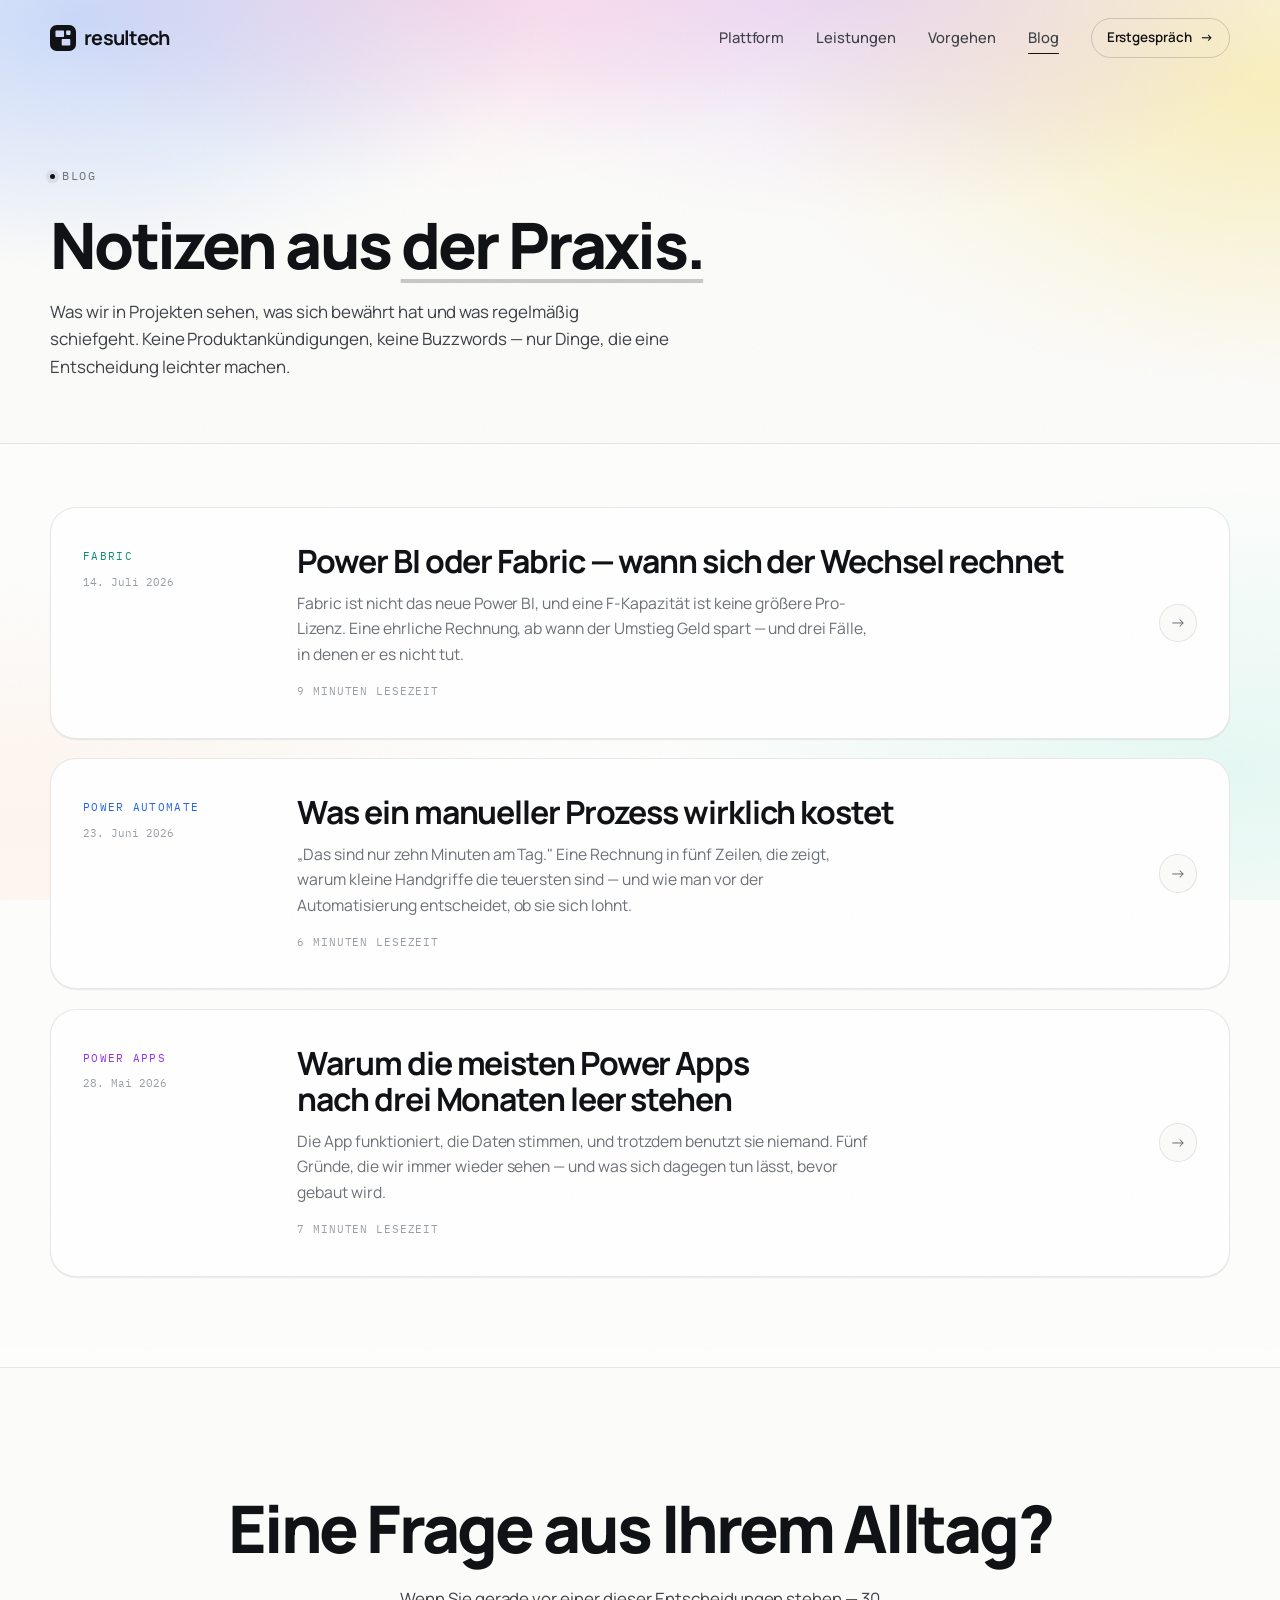
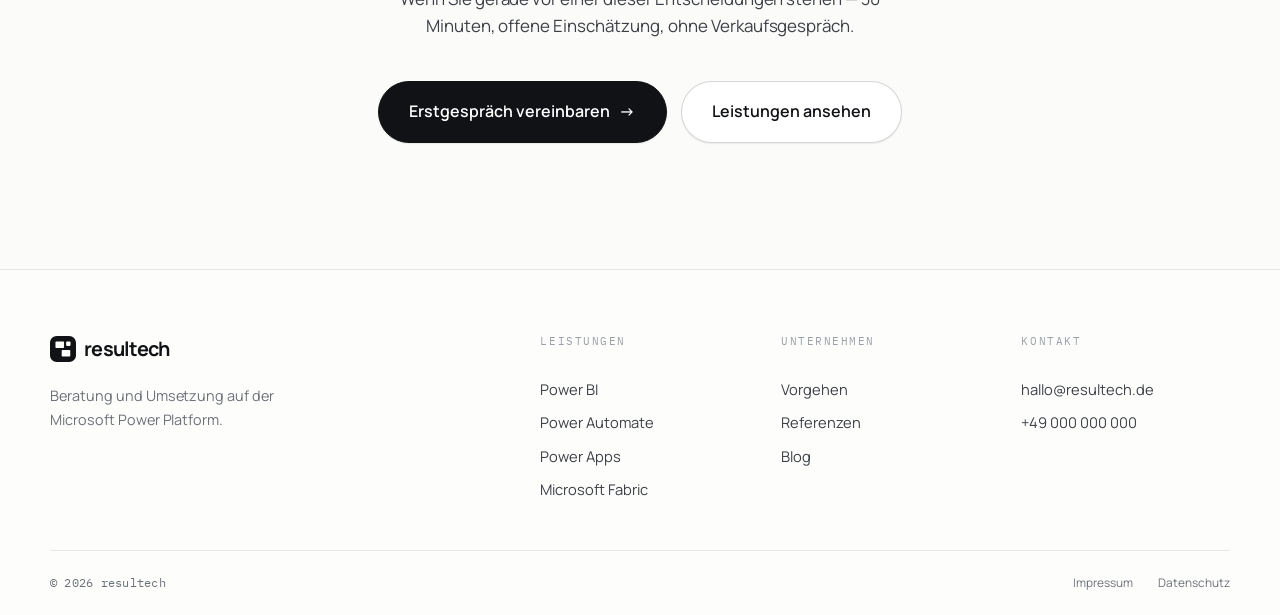
==== blog/index.html @ 41d380b0 "Initial commit: resultech website Statische Marketing-Site und Blog für Power-Platform-Beratung — HT" ====
<!DOCTYPE html>
<html lang="de">
<head>
<meta charset="utf-8">
<meta name="viewport" content="width=device-width, initial-scale=1">
<title>Blog — resultech</title>
<meta name="description" content="Notizen aus der Praxis: Power BI, Power Automate, Power Apps und Microsoft Fabric — ohne Marketingsprache.">
<meta name="theme-color" content="#FBFBF9">

<link rel="preconnect" href="https://fonts.googleapis.com">
<link rel="preconnect" href="https://fonts.gstatic.com" crossorigin>
<link href="https://fonts.googleapis.com/css2?family=Manrope:wght@400;500;600;700;800&family=IBM+Plex+Mono:wght@400;500&display=swap" rel="stylesheet">
<link rel="stylesheet" href="../styles.css">
</head>
<body>

<div class="grain" aria-hidden="true"></div>

<header class="nav stuck" id="nav">
  <div class="nav__inner">
    <a class="logo" href="../index.html" aria-label="resultech — Startseite">
      <span class="logo__mark" aria-hidden="true">
        <svg viewBox="0 0 100 100" fill="currentColor">
          <path fill-rule="evenodd" clip-rule="evenodd" d="M26 0h48c14.36 0 26 11.64 26 26v48c0 14.36-11.64 26-26 26H26C11.64 100 0 88.36 0 74V26C0 11.64 11.64 0 26 0ZM24 21h27a3 3 0 0 1 3 3v19a3 3 0 0 1 -3 3h-27a3 3 0 0 1 -3 -3v-19a3 3 0 0 1 3 -3ZM65 21h11a3 3 0 0 1 3 3v11a3 3 0 0 1 -3 3h-11a3 3 0 0 1 -3 -3v-11a3 3 0 0 1 3 -3ZM48 54h27a3 3 0 0 1 3 3v19a3 3 0 0 1 -3 3h-27a3 3 0 0 1 -3 -3v-19a3 3 0 0 1 3 -3Z"/>
        </svg>
      </span>
      <span class="logo__word">resultech</span>
    </a>

    <nav class="nav__links" aria-label="Hauptnavigation">
      <a href="../index.html#showcase">Plattform</a>
      <a href="../index.html#leistungen">Leistungen</a>
      <a href="../index.html#vorgehen">Vorgehen</a>
      <a href="index.html" aria-current="page">Blog</a>
    </nav>

    <a class="btn btn--sm" href="../index.html#kontakt">Erstgespräch<span class="btn__arrow" aria-hidden="true">→</span></a>
  </div>
</header>

<main>

<section class="page-head">
  <div class="page-head__glow" aria-hidden="true"></div>
  <div class="wrap">
    <p class="eyebrow"><span class="eyebrow__dot" aria-hidden="true"></span>Blog</p>
    <h1>Notizen aus <em>der Praxis.</em></h1>
    <p class="lede lede--wide">
      Was wir in Projekten sehen, was sich bewährt hat und was regelmäßig schiefgeht.
      Keine Produktankündigungen, keine Buzzwords — nur Dinge, die eine Entscheidung
      leichter machen.
    </p>
  </div>
</section>

<section class="posts">
  <div class="wrap">
    <ul class="posts__list">

      <li class="post" data-accent="fabric">
        <a href="power-bi-oder-fabric.html">
          <span class="post__meta">
            <span class="post__cat">Fabric</span>
            <time class="post__date" datetime="2026-07-14">14. Juli 2026</time>
          </span>
          <span>
            <h2 class="post__title">Power BI oder Fabric — wann sich der Wechsel rechnet</h2>
            <p class="post__lede">
              Fabric ist nicht das neue Power BI, und eine F-Kapazität ist keine größere
              Pro-Lizenz. Eine ehrliche Rechnung, ab wann der Umstieg Geld spart —
              und drei Fälle, in denen er es nicht tut.
            </p>
            <span class="post__read">9 Minuten Lesezeit</span>
          </span>
          <span class="post__arrow" aria-hidden="true">→</span>
        </a>
      </li>

      <li class="post" data-accent="flow">
        <a href="was-kostet-ein-manueller-prozess.html">
          <span class="post__meta">
            <span class="post__cat">Power Automate</span>
            <time class="post__date" datetime="2026-06-23">23. Juni 2026</time>
          </span>
          <span>
            <h2 class="post__title">Was ein manueller Prozess wirklich kostet</h2>
            <p class="post__lede">
              „Das sind nur zehn Minuten am Tag." Eine Rechnung in fünf Zeilen, die
              zeigt, warum kleine Handgriffe die teuersten sind — und wie man vor der
              Automatisierung entscheidet, ob sie sich lohnt.
            </p>
            <span class="post__read">6 Minuten Lesezeit</span>
          </span>
          <span class="post__arrow" aria-hidden="true">→</span>
        </a>
      </li>

      <li class="post" data-accent="apps">
        <a href="warum-power-apps-leer-stehen.html">
          <span class="post__meta">
            <span class="post__cat">Power Apps</span>
            <time class="post__date" datetime="2026-05-28">28. Mai 2026</time>
          </span>
          <span>
            <h2 class="post__title">Warum die meisten Power Apps nach drei Monaten leer stehen</h2>
            <p class="post__lede">
              Die App funktioniert, die Daten stimmen, und trotzdem benutzt sie niemand.
              Fünf Gründe, die wir immer wieder sehen — und was sich dagegen tun lässt,
              bevor gebaut wird.
            </p>
            <span class="post__read">7 Minuten Lesezeit</span>
          </span>
          <span class="post__arrow" aria-hidden="true">→</span>
        </a>
      </li>

    </ul>
  </div>
</section>

<section class="cta" id="kontakt">
  <div class="cta__glow" aria-hidden="true"></div>
  <div class="wrap cta__inner">
    <h2 class="cta__title">Eine Frage aus Ihrem Alltag?</h2>
    <p class="cta__lede">
      Wenn Sie gerade vor einer dieser Entscheidungen stehen — 30 Minuten,
      offene Einschätzung, ohne Verkaufsgespräch.
    </p>
    <div class="cta__actions">
      <a class="btn btn--primary btn--lg" href="mailto:hallo@resultech.de?subject=Frage%20zur%20Power%20Platform">
        Erstgespräch vereinbaren<span class="btn__arrow" aria-hidden="true">→</span>
      </a>
      <a class="btn btn--ghost btn--lg" href="../index.html#leistungen">Leistungen ansehen</a>
    </div>
  </div>
</section>

</main>

<footer class="foot">
  <div class="wrap foot__inner">
    <div class="foot__brand">
      <a class="logo" href="../index.html">
        <span class="logo__mark" aria-hidden="true">
          <svg viewBox="0 0 100 100" fill="currentColor">
          <path fill-rule="evenodd" clip-rule="evenodd" d="M26 0h48c14.36 0 26 11.64 26 26v48c0 14.36-11.64 26-26 26H26C11.64 100 0 88.36 0 74V26C0 11.64 11.64 0 26 0ZM24 21h27a3 3 0 0 1 3 3v19a3 3 0 0 1 -3 3h-27a3 3 0 0 1 -3 -3v-19a3 3 0 0 1 3 -3ZM65 21h11a3 3 0 0 1 3 3v11a3 3 0 0 1 -3 3h-11a3 3 0 0 1 -3 -3v-11a3 3 0 0 1 3 -3ZM48 54h27a3 3 0 0 1 3 3v19a3 3 0 0 1 -3 3h-27a3 3 0 0 1 -3 -3v-19a3 3 0 0 1 3 -3Z"/>
        </svg>
        </span>
        <span class="logo__word">resultech</span>
      </a>
      <p>Beratung und Umsetzung auf der Microsoft Power Platform.</p>
    </div>

    <nav class="foot__cols" aria-label="Footer">
      <div>
        <h4>Leistungen</h4>
        <a href="../index.html#leistungen">Power BI</a>
        <a href="../index.html#leistungen">Power Automate</a>
        <a href="../index.html#leistungen">Power Apps</a>
        <a href="../index.html#leistungen">Microsoft Fabric</a>
      </div>
      <div>
        <h4>Unternehmen</h4>
        <a href="../index.html#vorgehen">Vorgehen</a>
        <a href="../index.html#stimmen">Referenzen</a>
        <a href="index.html">Blog</a>
      </div>
      <div>
        <h4>Kontakt</h4>
        <a href="mailto:hallo@resultech.de">hallo@resultech.de</a>
        <a href="tel:+4900000000">+49 000 000 000</a>
      </div>
    </nav>
  </div>

  <div class="wrap foot__bar">
    <span class="mono">© <span data-year>2026</span> resultech</span>
    <span class="foot__legal">
      <a href="#">Impressum</a><a href="#">Datenschutz</a>
    </span>
  </div>
</footer>

<script src="../main.js" defer></script>
</body>
</html>
---- styles.css ----
/* ============================================================
   resultech — Power Platform: Beratung und Umsetzung
   Helles Thema. Konzept unverändert: die Fläche ist neutral,
   Farbe erscheint nur dort, wo ein Produkt gemeint ist.
   ============================================================ */

:root{
  /* Flächen — warmes Off-White, Karten in Reinweiß */
  --paper:    #FBFBF9;
  --card:     #FFFFFF;
  --tint:     #F4F4F1;
  --tint-2:   #EEEFEB;

  /* Schrift */
  --ink:      #101215;
  --ink-2:    #3D4147;
  --muted:    #6C7178;
  --muted-2:  #9AA0A7;

  --line:     rgba(16,18,21,.09);
  --line-2:   rgba(16,18,21,.17);

  /* Produktfarben — kontraststarke Variante für Text und Linien … */
  --bi:       #B08704;
  --flow:     #2563EB;
  --apps:     #9333EA;
  --fabric:   #0D8F76;
  /* … und die reinen Markenwerte für Flächen und Diagramme */
  --bi-pure:     #F2C811;
  --flow-pure:   #3E7BFA;
  --apps-pure:   #B267E6;
  --fabric-pure: #2FD3AE;

  --pos:      #0D8F76;
  --neg:      #C2453A;

  --sans: 'Manrope', -apple-system, 'Segoe UI', sans-serif;
  --mono: 'IBM Plex Mono', ui-monospace, 'SF Mono', monospace;

  --wrap: 1180px;
  --ease: cubic-bezier(.22,.61,.24,1);

  --r-1: 10px;
  --r-2: 16px;
  --r-3: 26px;

  --sh-1: 0 1px 2px rgba(16,18,21,.05), 0 1px 1px rgba(16,18,21,.03);
  --sh-2: 0 2px 6px rgba(16,18,21,.04), 0 14px 32px -14px rgba(16,18,21,.14);
  --sh-3: 0 40px 80px -32px rgba(16,18,21,.32), 0 8px 20px -12px rgba(16,18,21,.12);

  /* Laptop-Geometrie. Die letzte Grenze rechnet den Platz aus, den Kopfzeile,
     Titel und Umschalter belegen (~250px), damit das Gerät nie überlappt. */
  --lw:      min(1000px, 86vw, calc((100svh - 300px) * 1.18));
  --lid-h:   calc(var(--lw) * .625);
  --base-d:  calc(var(--lw) * .66);
  --hinge:   72deg;
  /* Geschlossen muss der Deckel parallel zur liegenden Basis sein:
     180° − 72° = 108°. Erst jenseits von 90° zeigt die Aussenseite
     zum Betrachter — vorher sah man im zugeklappten Zustand das Display. */
  --open:    -108deg;
}

*,*::before,*::after{ box-sizing:border-box; }

html{ scroll-behavior:smooth; -webkit-text-size-adjust:100%; }

/* Seitenweiter Farbschleier: liegt fest hinter allem, klingt zur Mitte
   in Weiß aus, damit Text überall ruhig lesbar bleibt. */
body{
  margin:0;
  background-color:var(--paper);
  background-attachment:fixed;
  background-repeat:no-repeat;
  background-image:
    radial-gradient(ellipse 62% 46% at 50% 42%, rgba(251,251,249,.93), rgba(251,251,249,0) 76%),
    radial-gradient(ellipse 52% 40% at 6% 2%,   color-mix(in srgb,var(--flow-pure)   26%, transparent), transparent 70%),
    radial-gradient(ellipse 46% 36% at 34% -4%, color-mix(in srgb,#FF8FC0            30%, transparent), transparent 70%),
    radial-gradient(ellipse 50% 38% at 66% -2%, color-mix(in srgb,var(--apps-pure)   24%, transparent), transparent 70%),
    radial-gradient(ellipse 56% 46% at 99% 10%, color-mix(in srgb,var(--bi-pure)     26%, transparent), transparent 72%),
    radial-gradient(ellipse 60% 44% at 96% 86%, color-mix(in srgb,var(--fabric-pure) 20%, transparent), transparent 74%),
    radial-gradient(ellipse 54% 40% at 2% 92%,  color-mix(in srgb,#FFB98A            22%, transparent), transparent 74%);
  color:var(--ink);
  font-family:var(--sans);
  font-size:clamp(15px,1.02vw,17px);
  font-weight:400;
  line-height:1.62;
  letter-spacing:-.002em;
  -webkit-font-smoothing:antialiased;
  overflow-x:hidden;
}

img,svg{ display:block; max-width:100%; }
button{ font:inherit; color:inherit; }
a{ color:inherit; text-decoration:none; }

::selection{ background:var(--ink); color:var(--paper); }

/* Sehr feines Korn, damit die weiße Fläche nicht steril wirkt */
.grain{
  position:fixed; inset:-50%;
  pointer-events:none; z-index:9999;
  opacity:.028; mix-blend-mode:multiply;
  background-image:url("data:image/svg+xml,%3Csvg xmlns='http://www.w3.org/2000/svg' width='140' height='140'%3E%3Cfilter id='n'%3E%3CfeTurbulence type='fractalNoise' baseFrequency='.85' numOctaves='3'/%3E%3C/filter%3E%3Crect width='140' height='140' filter='url(%23n)'/%3E%3C/svg%3E");
  animation:grain 6s steps(5) infinite;
}
@keyframes grain{
  0%,100%{transform:translate(0,0)} 20%{transform:translate(-3%,2%)}
  40%{transform:translate(2%,-3%)}  60%{transform:translate(-2%,-2%)}
  80%{transform:translate(3%,1%)}
}

.wrap{ width:min(var(--wrap),calc(100% - 2.6rem)); margin-inline:auto; }
.mono{ font-family:var(--mono); font-weight:400; letter-spacing:.02em; }
.tiny{ font-size:.66em; }

/* ── Typo-Bausteine ───────────────────────────────────────── */
.eyebrow{
  display:inline-flex; align-items:center; gap:.6em;
  margin:0 0 1.6rem;
  font-family:var(--mono); font-size:.72rem; font-weight:400;
  letter-spacing:.14em; text-transform:uppercase; color:var(--muted);
}
.eyebrow__dot{
  width:5px; height:5px; border-radius:50%; background:var(--ink);
  box-shadow:0 0 0 4px rgba(16,18,21,.07);
  animation:pulse 3.4s var(--ease) infinite;
}
@keyframes pulse{ 0%,100%{opacity:1} 50%{opacity:.3} }

.h2{
  margin:0 0 1.3rem;
  font-weight:700;
  font-size:clamp(2rem,4.2vw,3.3rem);
  line-height:1.08; letter-spacing:-.032em;
  text-wrap:balance;
}
.h2 em, .hero__title em, .cta__title em, .showcase__title em,
.page-head h1 em, .article h1 em, .quote em{
  font-style:normal; font-weight:800;
  text-decoration:underline;
  text-decoration-thickness:.06em;
  text-underline-offset:.16em;
  text-decoration-color:rgba(16,18,21,.22);
}

.lede{ margin:0; max-width:44ch; color:var(--ink-2); font-size:1.06rem; }
.lede--wide{ max-width:62ch; }

.link-arrow{
  display:inline-flex; align-items:center; gap:.5em;
  margin-top:2rem; padding-bottom:.3em;
  font-size:.92rem; font-weight:500;
  border-bottom:1px solid var(--line-2);
  transition:gap .3s var(--ease), border-color .3s;
}
.link-arrow:hover{ gap:.9em; border-color:var(--ink); }

/* ── Buttons ──────────────────────────────────────────────── */
.btn{
  --pad:.85em 1.5em;
  display:inline-flex; align-items:center; gap:.6em;
  padding:var(--pad);
  border:1px solid var(--line-2); border-radius:999px;
  font-size:.92rem; font-weight:600; white-space:nowrap;
  transition:transform .35s var(--ease), background .3s, color .3s,
             border-color .3s, box-shadow .3s;
}
.btn__arrow{ transition:transform .35s var(--ease); }
.btn:hover .btn__arrow{ transform:translateX(4px); }
.btn:hover{ transform:translateY(-2px); }
.btn--primary{
  background:var(--ink); color:#fff; border-color:var(--ink);
  box-shadow:var(--sh-1);
}
.btn--primary:hover{ box-shadow:var(--sh-2); }
.btn--ghost{ background:var(--card); box-shadow:var(--sh-1); }
.btn--ghost:hover{ border-color:var(--ink); }
.btn--sm{ --pad:.6em 1.1em; font-size:.84rem; }
.btn--lg{ --pad:1.05em 1.9em; font-size:1rem; }

/* ── Reveal beim Scrollen ─────────────────────────────────── */
.reveal{
  opacity:0; transform:translateY(22px);
  transition:opacity .9s var(--ease) var(--d,0s), transform .9s var(--ease) var(--d,0s);
}
.reveal.in{ opacity:1; transform:none; }

/* ══════════════════════ NAV ══════════════════════ */
.nav{
  position:fixed; inset:0 0 auto; z-index:100;
  border-bottom:1px solid transparent;
  transition:background .4s, border-color .4s, backdrop-filter .4s, box-shadow .4s;
}
.nav.stuck{
  background:rgba(255,255,255,.72);
  backdrop-filter:blur(14px) saturate(150%);
  border-bottom-color:var(--line);
}
.nav__inner{
  width:min(var(--wrap),calc(100% - 2.6rem)); margin-inline:auto;
  display:flex; align-items:center; gap:2rem;
  height:76px;
}

/* Logo */
.logo{ display:flex; align-items:center; gap:.55em; margin-right:auto; }
.logo__mark{ width:26px; height:26px; color:var(--ink); flex:0 0 auto; }
.logo__word{
  font-size:1.24rem; font-weight:700; letter-spacing:-.038em; color:var(--ink);
}

.nav__links{ display:flex; gap:2rem; font-size:.92rem; font-weight:500; color:var(--ink-2); }
.nav__links a{ position:relative; padding-block:.4em; }
.nav__links a::after{
  content:''; position:absolute; left:0; bottom:.1em; width:0; height:1.5px;
  background:var(--ink); border-radius:2px;
  transition:width .35s var(--ease);
}
.nav__links a:hover{ color:var(--ink); }
.nav__links a:hover::after, .nav__links a[aria-current="page"]::after{ width:100%; }

/* ══════════════════════ HERO ══════════════════════ */
.hero{
  position:relative; isolation:isolate;
  min-height:100svh; display:flex; align-items:center;
  padding:9rem 0 7rem;
  overflow:hidden;
}
.hero__grid{
  position:absolute; inset:0; z-index:-2;
  background:
    linear-gradient(to right, var(--line) 1px, transparent 1px) 0 0/88px 88px,
    linear-gradient(to bottom, var(--line) 1px, transparent 1px) 0 0/88px 88px;
  mask-image:radial-gradient(ellipse 85% 65% at 50% 42%, #000 12%, transparent 76%);
  opacity:.85;
}
/* Zarte Andeutung der vier Produktfarben — der einzige Farbschimmer der Seite */
.hero__glow{ display:none; }
.hero__inner{ max-width:960px; }

.hero__title{
  margin:0 0 1.7rem;
  font-weight:800;
  font-size:clamp(2.6rem,6.4vw,5.2rem);
  line-height:1.03; letter-spacing:-.042em;
  text-wrap:balance;
}
.hero__lede{
  margin:0; max-width:53ch;
  color:var(--ink-2); font-size:clamp(1rem,1.35vw,1.2rem);
}
.hero__cta{ display:flex; flex-wrap:wrap; gap:.9rem; margin-top:2.6rem; }

.hero__proof{ margin-top:5rem; }
.hero__proof-label{
  display:block; margin-bottom:.9rem;
  font-family:var(--mono); font-size:.68rem; letter-spacing:.14em;
  text-transform:uppercase; color:var(--muted-2);
}
.hero__logos{
  display:flex; flex-wrap:wrap; align-items:center; gap:1.1rem;
  margin:0; padding:0; list-style:none;
  font-size:.94rem; font-weight:500; color:var(--ink-2);
}
.hero__logos .sep{ color:var(--muted-2); font-weight:400; }

.hero__scroll{
  position:absolute; left:50%; bottom:2.2rem; translate:-50% 0;
  display:flex; flex-direction:column; align-items:center; gap:.7rem;
  font-size:.62rem; letter-spacing:.2em; text-transform:uppercase; color:var(--muted-2);
}
.hero__scroll-line{
  width:1px; height:52px;
  background:linear-gradient(to bottom,transparent,var(--line-2),transparent);
  background-size:100% 200%;
  animation:trickle 2.6s linear infinite;
}
@keyframes trickle{ from{background-position:0 -100%} to{background-position:0 100%} }

/* ══════════════════════ SHOWCASE ══════════════════════ */
.showcase{ position:relative; height:460vh; background:rgba(255,255,255,.42); }
.showcase__sticky{
  position:sticky; top:0; height:100svh;
  display:flex; flex-direction:column;
  gap:clamp(.6rem,2vh,1.5rem);
  padding:4.8rem 0 0;
  overflow:hidden;
}
.showcase__head{ flex:0 0 auto; text-align:center; }
.showcase__title{
  margin:0;
  font-weight:700;
  font-size:clamp(1.6rem,3.2vw,2.5rem); line-height:1.1; letter-spacing:-.032em;
}
.showcase__sub{
  margin:.7rem 0 0; min-height:1.6em;
  font-family:var(--mono); font-size:.72rem; letter-spacing:.1em;
  text-transform:uppercase; color:var(--muted-2);
  transition:color .5s, opacity .5s;
}

/* ── 3D-Bühne ─────────────────────────────────────────────── */
.stage{
  perspective:2500px;
  perspective-origin:50% 40%;
  display:flex; justify-content:center; align-items:center;
  flex:1 1 auto; min-height:0;
}
.laptop{
  position:relative;
  width:var(--lw);
  height:calc(var(--lid-h) + var(--lw) * .2);
  transform-style:preserve-3d;
  transform:rotateX(3deg) scale(var(--zoom,1));
  will-change:transform;
}

/* Deckel dreht um die untere Kante = Scharnier */
.lid{
  position:absolute; left:0; top:0;
  width:100%; height:var(--lid-h);
  transform-origin:bottom center;
  transform:rotateX(var(--open));
  transform-style:preserve-3d;
  will-change:transform;
}

/* Aussenseite — sichtbar, solange das Gerät zu ist.
   Silbernes Aluminium: kühl, hell, mit weichem Lichtverlauf. */
.lid__back{
  position:absolute; inset:0;
  transform:rotateY(180deg) translateZ(1px);
  backface-visibility:hidden;
  display:grid; place-items:center;
  border-radius:calc(var(--lw) * .016);
  background:linear-gradient(148deg,#F4F5F7 0%,#DEE1E5 40%,#EBEDF0 62%,#CFD3D9 100%);
  box-shadow:inset 0 0 0 1px rgba(16,18,21,.12);
}
.lid__logo{ width:11%; color:rgba(16,18,21,.19); }

/* Innenseite — Aluminiumrahmen + Display */
.lid__face{
  position:absolute; inset:0;
  backface-visibility:hidden;
  border-radius:calc(var(--lw) * .016);
  padding:calc(var(--lw) * .009);        /* schmaler Rahmen wie beim Pro */
  background:linear-gradient(168deg,#EFF1F3,#D6DADF 58%,#E2E5E9);
  box-shadow:
    inset 0 0 0 1px rgba(255,255,255,.75),
    inset 0 0 0 2px rgba(16,18,21,.08),
    var(--sh-3);
  container-type:size;
}
.bezel{
  position:relative; height:100%;
  border-radius:calc(var(--lw) * .01);
  background:#0B0C0E;
  box-shadow:inset 0 0 0 1px rgba(0,0,0,.85);
  overflow:hidden;
}
/* Notch — das eindeutigste Merkmal des aktuellen MacBook Pro */
.bezel__notch{
  position:absolute; left:50%; top:0; translate:-50% 0;
  width:12.5%; height:3.4%;
  background:#0B0C0E;
  border-radius:0 0 .5em .5em;
  z-index:8;
}
.bezel__notch::after{
  content:''; position:absolute; left:50%; top:28%; translate:-50% 0;
  width:.42em; height:.42em; border-radius:50%;
  background:#20242A; box-shadow:0 0 0 1px rgba(255,255,255,.07);
}

/* Displayinhalt: Innenmaße in em → skaliert mit dem Container */
.screen{
  position:absolute; inset:0;
  font-size:13px;
  opacity:0;
  transition:opacity .5s var(--ease);
}
@supports (font-size:1cqw){ .screen{ font-size:1.42cqw; } }
.laptop.is-lit .screen{ opacity:1; }

.screen__glass{
  position:absolute; inset:0; z-index:6; pointer-events:none;
  background:linear-gradient(112deg,rgba(255,255,255,.5) 0%,transparent 32%,transparent 68%,rgba(255,255,255,.26) 100%);
  opacity:var(--glare,1);
  transition:opacity .8s var(--ease);
}

/* Basis */
.base{
  position:absolute; left:-1.2%; top:var(--lid-h);
  width:102.4%; height:var(--base-d);
  transform-origin:top center;
  transform:rotateX(var(--hinge)) translateZ(-10px);
  transform-style:preserve-3d;
}
.base__deck{
  position:absolute; inset:0;
  border-radius:0 0 calc(var(--lw) * .022) calc(var(--lw) * .022);
  background:linear-gradient(180deg,#C4C9D0 0,#E4E7EB 4%,#EDEFF2 24%,#E5E8EC 86%,#D2D6DC 100%);
  box-shadow:inset 0 1px 0 rgba(255,255,255,.95), inset 0 0 0 1px rgba(16,18,21,.1);
  overflow:hidden;
}
/* Scharnier: zurückgesetzte, dunklere Kante über die mittleren zwei Drittel,
   davor die schmale Aluminiumkante des Gehäuses. */
.base__deck::before{
  content:''; position:absolute; inset:0 16% auto; height:3.4%;
  background:linear-gradient(180deg,#5F656E 0%,#878E97 42%,#B9BEC6 100%);
  border-radius:0 0 2px 2px;
  box-shadow:0 1px 1px rgba(16,18,21,.2), inset 0 1px 0 rgba(16,18,21,.35);
}
/* Schattenwurf des aufgeklappten Deckels auf die Tastaturfläche */
.base__deck::after{
  content:''; position:absolute; inset:0 0 auto; height:18%;
  background:linear-gradient(180deg, rgba(16,18,21,.17), rgba(16,18,21,0));
  pointer-events:none;
}

/* Lautsprechergitter — schmale Streifen dicht neben der Tastatur */
.grille{
  position:absolute; top:12%; height:40%; width:6.5%;
  background:radial-gradient(circle at .6px .6px, rgba(16,18,21,.17) .6px, transparent 0) 0 0/2.6px 2.6px;
  border-radius:1px;
  opacity:.6;
}
.grille--l{ left:8.5%; }
.grille--r{ right:8.5%; }

/* Schwarze Tastenmulde mit dunklen Tasten — beim silbernen Pro
   der auffälligste Kontrast auf dem Gehäuse. */
.keys{
  position:absolute; left:17%; right:17%; top:10%; height:47%;
  padding:.9% .7%;
  border-radius:.5vw;
  background:#0F1114;
  box-shadow:inset 0 1px 3px rgba(0,0,0,.5), 0 0 0 1px rgba(16,18,21,.16);
}
.keys::before{           /* Function-Reihe: flachere Tasten */
  content:''; position:absolute; inset:4% 3% auto; height:11%;
  border-radius:.15vw;
  background:
    repeating-linear-gradient(90deg, transparent 0 5.95%, #0F1114 5.95% 6.66%),
    #33383F;
}
.keys::after{            /* Hauptblock: fünf Reihen */
  content:''; position:absolute; inset:17% 3% 4%;
  border-radius:.15vw;
  background:
    repeating-linear-gradient(90deg, transparent 0 5.95%, #0F1114 5.95% 6.66%),
    repeating-linear-gradient(180deg, transparent 0 17.2%, #0F1114 17.2% 20%),
    #33383F;
}
/* Grosses Trackpad, mittig unter der Tastatur */
.pad{
  position:absolute; left:50%; translate:-50% 0; top:62%;
  width:33%; height:27%;
  border-radius:.4vw;
  background:linear-gradient(180deg,#E7EAEE,#DADEE3);
  box-shadow:inset 0 0 0 1px rgba(16,18,21,.14), inset 0 1px 0 rgba(255,255,255,.7);
}
/* Vorderkante mit der Öffnungsmulde in der Mitte */
.base__front{
  position:absolute; left:1%; right:1%; bottom:0;
  height:10px; transform-origin:top center; transform:rotateX(-88deg);
  border-radius:0 0 4px 4px;
  background:linear-gradient(180deg,#D4D8DE,#AFB5BE);
}
.base__front::after{
  content:''; position:absolute; left:50%; top:0; translate:-50% 0;
  width:13%; height:100%;
  border-radius:0 0 3px 3px;
  background:linear-gradient(180deg,#A8AEB7,#8F96A0);
}

.laptop__shadow{
  position:absolute; left:4%; right:4%; bottom:-6%;
  height:14%; z-index:-1;
  background:radial-gradient(ellipse at center, rgba(16,18,21,.4), transparent 70%);
  filter:blur(30px);
  opacity:var(--shadow,.3);
  transition:opacity .6s;
}

/* ── Produkt-Umschalter ───────────────────────────────────── */
.ticks{
  display:grid; grid-template-columns:repeat(4,1fr); gap:1px;
  margin:0; padding:0; list-style:none;
  border-top:1px solid var(--line);
  background:var(--line);
}
.ticks button{
  position:relative; width:100%; height:100%;
  display:flex; flex-direction:column; gap:.15rem;
  padding:1.15rem 1.1rem 1.25rem;
  background:rgba(255,255,255,.5); border:0; text-align:left; cursor:pointer;
  transition:background .4s;
}
.ticks button:hover{ background:rgba(255,255,255,.72); }
.ticks__n{ font-size:.66rem; color:var(--muted-2); transition:color .4s; }
.ticks__t{ font-size:.98rem; font-weight:600; color:var(--ink-2); transition:color .4s; }
.ticks__d{ font-size:.78rem; color:var(--muted); }
.ticks__bar{
  position:absolute; left:0; top:-1px; height:2px; width:100%;
  background:var(--c); transform:scaleX(0); transform-origin:left;
  transition:transform .55s var(--ease);
}
.ticks button[aria-selected="true"]{ background:var(--card); }
.ticks button[aria-selected="true"] .ticks__t{ color:var(--ink); }
.ticks button[aria-selected="true"] .ticks__n{ color:var(--c); }
.ticks button[aria-selected="true"] .ticks__bar{ transform:scaleX(1); }

/* ══════════════════════ APP-MOCKS IM DISPLAY ══════════════════════ */
.app{
  position:absolute; inset:0;
  display:flex; flex-direction:column;
  background:#F6F7F9;
  opacity:0; visibility:hidden;
  transform:scale(.985);
  transition:opacity .55s var(--ease), transform .7s var(--ease), visibility .55s;
}
.app.is-active{ opacity:1; visibility:visible; transform:none; }
.app--bi{     --a:var(--bi);     --a-pure:var(--bi-pure); }
.app--flow{   --a:var(--flow);   --a-pure:var(--flow-pure); }
.app--apps{   --a:var(--apps);   --a-pure:var(--apps-pure); }
.app--fabric{ --a:var(--fabric); --a-pure:var(--fabric-pure); }

.app__bar{
  flex:0 0 auto; display:flex; align-items:center; gap:1.2em;
  padding:.85em 1.4em;
  border-bottom:1px solid rgba(16,18,21,.08);
  background:#fff;
  font-size:.82em;
}
.app__dots{ display:flex; gap:.42em; }
.app__dots i{ width:.62em; height:.62em; border-radius:50%; background:rgba(16,18,21,.13); }
.app__crumb{ color:var(--muted); }
.app__crumb b{ color:var(--ink); font-weight:600; }
.app__live{
  margin-left:auto; display:flex; align-items:center; gap:.45em;
  font-family:var(--mono); font-size:.82em; color:var(--a); letter-spacing:.06em;
}
.app__live i{
  width:.5em; height:.5em; border-radius:50%; background:var(--a);
  box-shadow:0 0 0 .28em color-mix(in srgb, var(--a) 16%, transparent);
  animation:pulse 2.2s var(--ease) infinite;
}

/* ── 1 · Power BI ─────────────────────────────────────────── */
.bi{ flex:1; display:flex; flex-direction:column; gap:.85em; padding:1.1em 1.4em 1.3em; min-height:0; }
.bi__kpis{ display:grid; grid-template-columns:repeat(4,1fr); gap:.7em; }
.kpi{
  padding:.8em .9em;
  background:#fff; border:1px solid rgba(16,18,21,.07);
  border-radius:.5em; box-shadow:0 1px 2px rgba(16,18,21,.04);
}
.kpi__l{ display:block; font-size:.74em; color:var(--muted); }
.kpi__v{ display:block; margin:.25em 0 .1em; font-size:1.34em; font-weight:700; letter-spacing:-.03em; }
.kpi__d{ font-family:var(--mono); font-size:.72em; }
.kpi__d.up{ color:var(--pos); }
.kpi__d.down{ color:var(--neg); }

.bi__main{ display:grid; grid-template-columns:1.62fr 1fr; gap:.7em; flex:1; min-height:0; }
.card{
  display:flex; flex-direction:column; min-height:0;
  padding:.8em .9em;
  background:#fff; border:1px solid rgba(16,18,21,.07);
  border-radius:.5em; box-shadow:0 1px 2px rgba(16,18,21,.04);
}
.card__head{
  display:flex; justify-content:space-between; align-items:baseline; gap:1em;
  margin-bottom:.7em; font-size:.82em; font-weight:600; color:var(--ink);
}
.card__head .mono{ color:var(--muted-2); font-weight:400; }

.bars{ flex:1; display:flex; align-items:flex-end; gap:.42em; min-height:2.5em; }
.bars span{
  position:relative; flex:1;
  height:var(--h);
  background:linear-gradient(180deg,var(--bi-pure),#E0B406);
  border-radius:.18em .18em 0 0;
  transform-origin:bottom; transform:scaleY(0);
  transition:transform .8s var(--ease);
}
.app.is-active .bars span{ transform:scaleY(1); }
.bars span:nth-child(1){ transition-delay:.05s } .bars span:nth-child(2){ transition-delay:.09s }
.bars span:nth-child(3){ transition-delay:.13s } .bars span:nth-child(4){ transition-delay:.17s }
.bars span:nth-child(5){ transition-delay:.21s } .bars span:nth-child(6){ transition-delay:.25s }
.bars span:nth-child(7){ transition-delay:.29s } .bars span:nth-child(8){ transition-delay:.33s }
.bars span:nth-child(9){ transition-delay:.37s } .bars span:nth-child(10){ transition-delay:.41s }
.bars span:nth-child(11){ transition-delay:.45s } .bars span:nth-child(12){ transition-delay:.49s }
.bars span::after{            /* Planlinie */
  content:''; position:absolute; left:-6%; right:-6%;
  bottom:var(--p);
  height:1.5px; background:rgba(16,18,21,.32); border-radius:2px;
}

.card--donut{ align-items:center; }
.donut{
  position:relative; width:56%; aspect-ratio:1; margin:.2em auto .7em;
  border-radius:50%;
  background:conic-gradient(var(--bi-pure) 0 42%, #F6DE7B 42% 76%, #E9EBEF 76% 100%);
  mask:radial-gradient(circle, transparent 54%, #000 55%);
  animation:spinIn 1s var(--ease) both;
}
@keyframes spinIn{ from{ transform:rotate(-90deg) scale(.85); opacity:0 } to{ transform:none; opacity:1 } }
.donut__hole{
  position:absolute; inset:0; display:grid; place-content:center;
  font-family:var(--mono); font-size:1.05em; color:var(--ink);
}
.donut__hole i{ font-style:normal; font-size:.62em; color:var(--muted); }
.legend{ margin:auto 0 0; padding:0; list-style:none; width:100%; font-size:.78em; }
.legend li{ display:flex; align-items:center; gap:.5em; padding:.2em 0; color:var(--muted); }
.legend i{ width:.62em; height:.62em; border-radius:.18em; background:var(--c); }
.legend b{ margin-left:auto; color:var(--ink); font-weight:600; font-family:var(--mono); }

.card--table{ flex:0 0 auto; }
.tbl{ width:100%; border-collapse:collapse; font-size:.8em; }
.tbl td{ padding:.42em .3em; border-top:1px solid rgba(16,18,21,.07); color:var(--ink-2); }
.tbl tr:first-child td{ border-top:0; }
.tbl td:nth-child(2){ text-align:right; color:var(--muted); }
.tbl .d{ text-align:right; font-family:var(--mono); font-size:.92em; width:5em; }
.tbl .d.up{ color:var(--pos); } .tbl .d.down{ color:var(--neg); }
.tbl td:last-child{ width:22%; }
.spark{
  display:block; height:.42em; border-radius:99px;
  background:linear-gradient(90deg,var(--bi-pure) var(--s), rgba(16,18,21,.08) var(--s));
}

/* ── 2 · Power Automate ───────────────────────────────────── */
.flow{ flex:1; display:grid; grid-template-columns:1fr 12.5em; gap:1em; padding:1.2em 1.4em; min-height:0; }
.flow__canvas{
  display:flex; flex-direction:column; align-items:center; justify-content:center;
  padding:1.1em .8em;
  border-radius:.6em;
  background:
    radial-gradient(circle at 1px 1px, rgba(16,18,21,.1) 1px, transparent 0) 0 0/1.5em 1.5em,
    #fff;
  border:1px solid rgba(16,18,21,.07);
  overflow:hidden;
}
.node{
  position:relative; width:min(24em,100%);
  display:flex; align-items:center; gap:.85em;
  padding:.72em .95em;
  background:#fff; border:1px solid rgba(16,18,21,.1);
  border-left:2.5px solid var(--flow);
  border-radius:.45em;
  box-shadow:0 2px 6px -2px rgba(16,18,21,.12);
  opacity:0; transform:translateY(10px);
  animation:nodeIn .6s var(--ease) forwards;
}
.node:nth-of-type(1){ animation-delay:.1s }
.flow__canvas > .node:nth-of-type(2){ animation-delay:.24s }
.flow__canvas > .node:nth-of-type(3){ animation-delay:.38s }
@keyframes nodeIn{ to{ opacity:1; transform:none } }

.node--trigger{ border-left-color:var(--fabric); }
.node--cond{ border-left-color:var(--bi); }
.node__ico{
  display:grid; place-items:center;
  width:2em; height:2em; flex:0 0 auto;
  border-radius:.35em;
  background:color-mix(in srgb,var(--flow) 12%, #fff); color:var(--flow);
  font-size:.95em;
}
.node--trigger .node__ico{ background:color-mix(in srgb,var(--fabric) 12%, #fff); color:var(--fabric); }
.node--cond .node__ico{ background:color-mix(in srgb,var(--bi-pure) 24%, #fff); color:#8A6A03; }
.node__t{ display:flex; flex-direction:column; line-height:1.35; }
.node__t b{ font-size:.88em; font-weight:600; color:var(--ink); }
.node__t i{ font-style:normal; font-size:.76em; color:var(--muted); }

.wire{
  position:relative; width:1.5px; height:1.5em;
  background:rgba(16,18,21,.15);
  overflow:hidden;
}
.wire::after{
  content:''; position:absolute; inset:0;
  background:linear-gradient(180deg,transparent,var(--flow),transparent);
  animation:pulseDown 1.9s linear infinite;
}
@keyframes pulseDown{ from{ transform:translateY(-100%) } to{ transform:translateY(100%) } }

.branch{ position:relative; width:min(20em,80%); height:1.5em; }
.branch span{
  position:absolute; top:0; width:50%; height:100%;
  border-top:1.5px solid rgba(16,18,21,.15);
}
.branch span:first-child{ left:0;  border-left:1.5px solid rgba(16,18,21,.15);  border-radius:0 0 0 .5em; }
.branch span:last-child{  right:0; border-right:1.5px solid rgba(16,18,21,.15); border-radius:0 0 .5em 0; }

.flow__split{ display:grid; grid-template-columns:1fr 1fr; gap:.8em; width:min(24em,100%); }
.node--sm{ width:100%; flex-direction:column; align-items:flex-start; gap:.4em; padding:.6em .8em; animation-delay:.52s; }
.node--sm:last-child{ animation-delay:.62s; }
.node__tag{
  font-family:var(--mono); font-size:.66em; letter-spacing:.06em;
  padding:.14em .5em; border-radius:99px;
}
.node__tag.yes{ background:color-mix(in srgb,var(--fabric) 14%, #fff); color:var(--fabric); }
.node__tag.no{ background:rgba(16,18,21,.06); color:var(--muted); }

.flow__side{ display:flex; flex-direction:column; gap:.5em; min-width:0; }
.stat{
  padding:.65em .8em;
  background:#fff; border:1px solid rgba(16,18,21,.07);
  border-radius:.5em; box-shadow:0 1px 2px rgba(16,18,21,.04);
}
.stat span{ display:block; font-size:.72em; color:var(--muted); }
.stat b{ font-size:1.18em; font-weight:700; letter-spacing:-.02em; }
.stat--hl{
  border-color:color-mix(in srgb,var(--flow) 34%, transparent);
  background:color-mix(in srgb,var(--flow) 6%, #fff);
}
.stat--hl b{ color:var(--flow); }
.runs{
  margin-top:auto; display:flex; flex-wrap:wrap; gap:.3em;
  padding:.7em .8em;
  background:#fff; border:1px solid rgba(16,18,21,.07);
  border-radius:.5em;
}
.runs .mono{ flex:0 0 100%; margin-bottom:.35em; color:var(--muted-2); }
.runs i{ width:.75em; height:1.1em; border-radius:.15em; background:var(--fabric-pure); }
.runs i.err{ background:#E8837A; }

/* ── 3 · Power Apps ───────────────────────────────────────── */
.apps{ flex:1; display:grid; grid-template-columns:9.5em 1fr 12.5em; gap:.9em; padding:1.1em 1.3em; min-height:0; }
.apps__tree, .apps__props{
  display:flex; flex-direction:column; gap:.45em;
  padding:.8em .85em;
  background:#fff; border:1px solid rgba(16,18,21,.07);
  border-radius:.5em; box-shadow:0 1px 2px rgba(16,18,21,.04);
  font-size:.9em; min-width:0;
}
.apps__tree .mono, .apps__props .mono{ color:var(--muted-2); margin-bottom:.3em; }
.apps__tree ul{ margin:0; padding:0; list-style:none; display:flex; flex-direction:column; gap:.36em; }
.apps__tree li{ font-size:.82em; color:var(--ink-2); padding:.22em .4em; border-radius:.3em; }
.apps__tree li.on{ background:color-mix(in srgb,var(--apps) 12%, #fff); color:var(--apps); font-weight:600; }
.apps__tree li.dim{ color:var(--muted-2); }
.prop{ display:flex; flex-direction:column; gap:.15em; padding:.35em 0; border-top:1px solid rgba(16,18,21,.07); }
.prop span{ font-size:.74em; color:var(--muted); }
.prop code{ font-family:var(--mono); font-size:.74em; color:var(--apps); word-break:break-all; }

.apps__canvas{
  display:grid; place-items:center;
  border-radius:.6em;
  background:
    repeating-linear-gradient(90deg, rgba(16,18,21,.045) 0 1px, transparent 1px 2em),
    repeating-linear-gradient(180deg, rgba(16,18,21,.045) 0 1px, transparent 1px 2em),
    #fff;
  border:1px solid rgba(16,18,21,.07);
  min-height:0; padding:.9em;
}
.phone{
  position:relative; height:100%; aspect-ratio:.49;
  padding:.5em .4em;
  border-radius:1.5em;
  background:linear-gradient(160deg,#2A2E35,#14161A);
  box-shadow:0 18px 36px -16px rgba(16,18,21,.45), inset 0 0 0 1px rgba(255,255,255,.14);
  animation:phoneIn .8s var(--ease) both .12s;
}
@keyframes phoneIn{ from{ opacity:0; transform:translateY(14px) rotateX(6deg) } to{ opacity:1; transform:none } }
.phone__notch{
  position:absolute; left:50%; top:.75em; translate:-50% 0;
  width:22%; height:.3em; border-radius:99px; background:#0B0D10; z-index:2;
}
.phone__screen{
  height:100%; display:flex; flex-direction:column;
  border-radius:1.2em; background:#fff; overflow:hidden;
  padding:1.5em .7em .7em;
}
.ph__head{ display:flex; flex-direction:column; margin-bottom:.7em; }
.ph__head b{ font-size:.92em; font-weight:700; letter-spacing:-.02em; }
.ph__head span{ font-size:.7em; color:var(--muted); }
.ph__list{ margin:0; padding:0; list-style:none; display:flex; flex-direction:column; gap:.42em; }
.ph__list li{
  display:flex; flex-direction:column; gap:.1em;
  padding:.5em .6em;
  background:#F6F7F9; border-radius:.45em;
  border-left:2.5px solid rgba(16,18,21,.12);
}
.ph__list li.urgent{
  border-left-color:var(--apps);
  background:color-mix(in srgb,var(--apps) 7%, #fff);
}
.ph__list li.dimmed{ opacity:.5; }
.ph__pill{
  align-self:flex-start; font-family:var(--mono); font-size:.6em; letter-spacing:.04em;
  color:var(--muted); margin-bottom:.15em;
}
.ph__list li.urgent .ph__pill{ color:var(--apps); }
.ph__list b{ font-size:.8em; font-weight:600; }
.ph__list i{ font-style:normal; font-size:.7em; color:var(--muted); }
.ph__fab{
  margin-top:auto; padding:.6em; border:0; border-radius:.5em;
  background:var(--apps); color:#fff; font-size:.78em; font-weight:600;
}

/* ── 4 · Fabric ───────────────────────────────────────────── */
.fab{
  flex:1; display:grid; align-items:center;
  grid-template-columns:1fr auto 1.35fr auto 1fr;
  grid-template-rows:auto 1fr auto;
  gap:.9em .6em; padding:1.1em 1.4em 1em; min-height:0;
}
.fab__items{
  grid-column:1/-1; display:grid; grid-template-columns:repeat(5,1fr); gap:.5em;
}
.item{
  display:flex; flex-direction:column; gap:.1em;
  padding:.6em .7em;
  background:#fff; border:1px solid rgba(16,18,21,.07);
  border-radius:.45em; border-top:2.5px solid rgba(16,18,21,.14);
  box-shadow:0 1px 2px rgba(16,18,21,.04);
}
.item--on{ border-top-color:var(--fabric); background:color-mix(in srgb,var(--fabric) 6%, #fff); }
.item__k{ font-size:.62em; letter-spacing:.08em; text-transform:uppercase; color:var(--muted-2); }
.item b{ font-size:.82em; font-weight:600; }
.item i{ font-style:normal; font-size:.72em; color:var(--muted); }

.fab__col{ display:flex; flex-direction:column; justify-content:center; gap:.5em; }
.fab__cap{
  font-family:var(--mono); font-size:.68em; letter-spacing:.12em;
  text-transform:uppercase; color:var(--muted-2); margin-bottom:.25em;
}
.chip{
  padding:.6em .8em; font-size:.82em; font-weight:500; color:var(--ink-2);
  background:#fff; border:1px solid rgba(16,18,21,.08);
  border-radius:.45em; box-shadow:0 1px 2px rgba(16,18,21,.04);
  opacity:0; transform:translateX(-8px);
  animation:chipIn .5s var(--ease) forwards;
}
.fab__col:last-child .chip{ transform:translateX(8px); }
@keyframes chipIn{ to{ opacity:1; transform:none } }
.chip:nth-child(2){ animation-delay:.1s } .chip:nth-child(3){ animation-delay:.18s }
.chip:nth-child(4){ animation-delay:.26s } .chip:nth-child(5){ animation-delay:.34s }
.chip--out{ border-left:2.5px solid var(--fabric); }

.fab__flow{ display:flex; flex-direction:column; gap:.3em; align-items:center; justify-content:center; }
.fab__flow i{
  width:1.6em; height:1.5px; background:rgba(16,18,21,.16); position:relative; overflow:hidden;
}
.fab__flow i::after{
  content:''; position:absolute; inset:0;
  background:linear-gradient(90deg,transparent,var(--fabric),transparent);
  animation:pulseRight 1.8s linear infinite;
}
.fab__flow i:nth-child(2)::after{ animation-delay:.3s } .fab__flow i:nth-child(3)::after{ animation-delay:.6s }
@keyframes pulseRight{ from{ transform:translateX(-100%) } to{ transform:translateX(100%) } }

.fab__lake{
  display:flex; flex-direction:column; justify-content:center; gap:.42em;
  padding:1em .9em;
  border-radius:.6em;
  background:linear-gradient(170deg,color-mix(in srgb,var(--fabric) 7%, #fff),#fff 70%);
  border:1px solid color-mix(in srgb,var(--fabric) 26%, transparent);
  box-shadow:0 2px 8px -4px rgba(16,18,21,.1);
}
.layer{
  display:flex; align-items:baseline; gap:.6em;
  padding:.78em .8em; border-radius:.4em;
  background:#fff; border:1px solid rgba(16,18,21,.06);
  border-left:2.5px solid;
}
.layer b{ font-size:.86em; font-weight:600; }
.layer i{ font-style:normal; font-size:.74em; color:var(--muted); margin-left:auto; }
.layer--bronze{ border-left-color:#B0764A; }
.layer--silver{ border-left-color:#8C949E; }
.layer--gold{ border-left-color:var(--bi); background:color-mix(in srgb,var(--bi-pure) 12%, #fff); }
.fab__meta{
  display:flex; justify-content:space-between; gap:.5em;
  margin-top:.3em; padding-top:.6em;
  border-top:1px solid rgba(16,18,21,.08);
  font-size:.72em; color:var(--muted);
}
.fab__meta b{ color:var(--ink); font-family:var(--mono); font-weight:500; }
.fab__foot{
  grid-column:1/-1; display:flex; flex-wrap:wrap; gap:1.4em;
  padding-top:.85em; border-top:1px solid rgba(16,18,21,.08);
  font-size:.76em; color:var(--muted);
}
.fab__foot b{ color:var(--ink); font-family:var(--mono); font-weight:500; }
.fab__foot-ok{ margin-left:auto; color:var(--fabric); font-weight:600; }

/* ══════════════════════ HEBEL ══════════════════════ */
.levers{ padding:clamp(6rem,12vh,10rem) 0; border-top:1px solid var(--line); }
.levers__inner{ display:grid; grid-template-columns:1.05fr .95fr; gap:clamp(2.5rem,6vw,6rem); align-items:center; }
.levers__chips{
  display:grid; grid-template-columns:1fr 1fr; gap:1rem;
  margin:0; padding:0; list-style:none;
}
.levers__chips li{
  display:flex; flex-direction:column; gap:.2rem;
  padding:1.5rem 1.4rem;
  background:var(--card); border:1px solid var(--line);
  border-radius:var(--r-2); box-shadow:var(--sh-1);
  transition:transform .45s var(--ease), box-shadow .45s var(--ease);
}
.levers__chips li:hover{ transform:translateY(-3px); box-shadow:var(--sh-2); }
.levers__chips b{
  font-size:1.9rem; font-weight:800; line-height:1; letter-spacing:-.04em;
}
.levers__chips span{ font-size:.84rem; color:var(--muted); }

/* ══════════════════════ LEISTUNGEN ══════════════════════ */
.services{ padding:clamp(5rem,10vh,8rem) 0; border-top:1px solid var(--line); background:rgba(255,255,255,.42); }
.sec__head{ max-width:64ch; margin-bottom:clamp(3rem,6vh,4.5rem); }

.cards{ display:grid; grid-template-columns:1fr 1fr; gap:1.2rem; }
.svc{
  position:relative; isolation:isolate;
  padding:clamp(1.8rem,3vw,2.6rem);
  background:var(--card); border:1px solid var(--line);
  border-radius:var(--r-3); box-shadow:var(--sh-1);
  overflow:hidden;
  transition:transform .5s var(--ease), box-shadow .5s var(--ease);
}
.svc[data-accent="bi"]{     --a:var(--bi);     --a-pure:var(--bi-pure); }
.svc[data-accent="flow"]{   --a:var(--flow);   --a-pure:var(--flow-pure); }
.svc[data-accent="apps"]{   --a:var(--apps);   --a-pure:var(--apps-pure); }
.svc[data-accent="fabric"]{ --a:var(--fabric); --a-pure:var(--fabric-pure); }
.svc::before{                     /* Farbe erscheint beim Hover */
  content:''; position:absolute; inset:0 auto 0 0; width:3px; z-index:-1;
  background:var(--a); transform:scaleY(0); transform-origin:top;
  transition:transform .6s var(--ease);
}
.svc::after{
  content:''; position:absolute; inset:auto auto -40% -20%; width:70%; aspect-ratio:1; z-index:-1;
  background:radial-gradient(circle, color-mix(in srgb,var(--a-pure) 22%, transparent), transparent 68%);
  opacity:0; transition:opacity .7s var(--ease);
}
.svc:hover{ transform:translateY(-4px); box-shadow:var(--sh-2); }
.svc:hover::before{ transform:scaleY(1); }
.svc:hover::after{ opacity:1; }

.svc__num{ font-size:.72rem; color:var(--muted-2); transition:color .5s; }
.svc:hover .svc__num{ color:var(--a); }
.svc__title{
  margin:.6rem 0 .3rem;
  font-weight:700; font-size:clamp(1.5rem,2.3vw,1.95rem);
  letter-spacing:-.034em; line-height:1.1;
}
.svc__claim{ margin:0 0 1rem; color:var(--ink-2); font-size:1rem; font-weight:500; }
.svc__body{ margin:0 0 1.6rem; color:var(--muted); font-size:.94rem; max-width:46ch; }
.svc__list{ margin:0; padding:0; list-style:none; display:flex; flex-direction:column; gap:.5rem; }
.svc__list li{
  position:relative; padding-left:1.4em;
  font-size:.88rem; color:var(--ink-2);
  border-top:1px solid var(--line); padding-top:.55rem;
}
.svc__list li::before{
  content:''; position:absolute; left:0; top:1.05rem;
  width:.45em; height:.45em; border-radius:50%;
  background:var(--muted-2); transition:background .5s;
}
.svc:hover .svc__list li::before{ background:var(--a); }

.services__foot{
  margin:2.5rem 0 0; padding-top:1.6rem;
  border-top:1px solid var(--line);
  color:var(--muted); font-size:.94rem;
}
.services__foot b{ color:var(--ink); font-weight:600; }

/* ══════════════════════ VORGEHEN ══════════════════════ */
.process{ padding:clamp(5rem,10vh,8rem) 0; border-top:1px solid var(--line); }
.steps{ margin:0; padding:0; list-style:none; }
.step{
  display:grid; grid-template-columns:5.5rem 1fr; gap:clamp(1.5rem,4vw,4rem);
  padding:2.4rem clamp(.5rem,1.5vw,1.2rem);
  border-radius:var(--r-2);
  transition:background .5s, box-shadow .5s;
}
.step + .step{ border-top:1px solid var(--line); }
.step:hover{ background:var(--card); box-shadow:var(--sh-1); }
.step__n{ font-size:.82rem; color:var(--muted-2); padding-top:.45rem; }
.step__body h3{
  margin:0 0 .6rem;
  font-weight:700; font-size:clamp(1.3rem,2.1vw,1.75rem);
  letter-spacing:-.032em;
}
.step__body p{ margin:0; max-width:62ch; color:var(--muted); font-size:.96rem; }
.step__meta{
  display:inline-block; margin-top:1rem;
  font-size:.7rem; letter-spacing:.12em; text-transform:uppercase; color:var(--muted);
  padding:.35em .85em; border:1px solid var(--line); border-radius:99px;
  background:var(--card);
}

/* ══════════════════════ STIMMEN ══════════════════════ */
.voices{ padding:clamp(5rem,10vh,8rem) 0; border-top:1px solid var(--line); background:rgba(255,255,255,.42); }
.quote{ margin:0 0 clamp(3rem,7vh,5rem); max-width:30ch; }
.quote p{
  margin:0 0 2rem;
  font-weight:700;
  font-size:clamp(1.6rem,3.4vw,2.7rem); line-height:1.16; letter-spacing:-.036em;
  max-width:34ch;
  text-wrap:pretty;
}
.quote p::before{ content:'„'; color:var(--muted-2); }
.quote p::after{ content:'“'; color:var(--muted-2); }
.quote footer{ display:flex; }
.quote__who{ display:flex; flex-direction:column; padding-left:1.2rem; border-left:2px solid var(--line-2); }
.quote__who b{ font-weight:700; font-size:.95rem; }
.quote__who span{ font-size:.86rem; color:var(--muted); }

.voices__stats{ display:grid; grid-template-columns:repeat(3,1fr); gap:1.2rem; }
.voices__stats div{
  padding:2rem 1.6rem; background:var(--card);
  border:1px solid var(--line); border-radius:var(--r-2); box-shadow:var(--sh-1);
}
.voices__stats b{
  display:block; font-size:clamp(2rem,3.4vw,2.8rem);
  font-weight:800; line-height:1; letter-spacing:-.042em; margin-bottom:.5rem;
}
.voices__stats span{ font-size:.86rem; color:var(--muted); }

/* ══════════════════════ CTA ══════════════════════ */
.cta{
  position:relative; isolation:isolate; overflow:hidden;
  padding:clamp(6rem,14vh,11rem) 0;
  border-top:1px solid var(--line);
  text-align:center;
}
.cta__glow{ display:none; }
.cta__title{
  margin:0 0 1.4rem;
  font-weight:800;
  font-size:clamp(2.1rem,5.4vw,4.1rem); line-height:1.05; letter-spacing:-.042em;
}
.cta__lede{ margin:0 auto; max-width:52ch; color:var(--ink-2); font-size:1.06rem; }
.cta__actions{ display:flex; flex-wrap:wrap; gap:.9rem; justify-content:center; margin-top:2.6rem; }
.cta__fine{
  margin:2.2rem 0 0;
  font-family:var(--mono); font-size:.7rem; letter-spacing:.08em; color:var(--muted);
}

/* ══════════════════════ FOOTER ══════════════════════ */
.foot{ border-top:1px solid var(--line); background:rgba(255,255,255,.55); }
.foot__inner{
  display:grid; grid-template-columns:1.2fr 2fr; gap:clamp(2.5rem,6vw,5rem);
  padding:clamp(3.5rem,7vh,5rem) 0 3rem;
}
.foot__brand p{ margin:1.2rem 0 0; max-width:30ch; color:var(--muted); font-size:.9rem; }
.foot__cols{ display:grid; grid-template-columns:repeat(3,1fr); gap:2rem; }
.foot__cols h4{
  margin:0 0 1.1rem;
  font-family:var(--mono); font-size:.68rem; font-weight:400;
  letter-spacing:.14em; text-transform:uppercase; color:var(--muted-2);
}
.foot__cols div{ display:flex; flex-direction:column; gap:.6rem; }
.foot__cols a{ font-size:.92rem; color:var(--ink-2); width:fit-content; transition:color .3s; }
.foot__cols a:hover{ color:var(--ink); }
.foot__bar{
  display:flex; justify-content:space-between; align-items:center; gap:2rem;
  padding:1.4rem 0; border-top:1px solid var(--line);
  font-size:.74rem; color:var(--muted);
}
.foot__legal{ display:flex; gap:1.6rem; }
.foot__legal a:hover{ color:var(--ink); }

/* ══════════════════════ RESPONSIVE ══════════════════════ */
@media (max-width:1020px){
  .levers__inner, .foot__inner{ grid-template-columns:1fr; }
  .cards{ grid-template-columns:1fr; }
  .showcase{ height:400vh; }
  :root{ --lw:min(760px, 90vw, calc((100svh - 300px) * 1.18)); }
  .ticks__d{ display:none; }
}

@media (max-width:760px){
  /* zweireihige Umschalter + höherer Kopf → mehr Abzug */
  :root{ --lw:min(96vw, calc((100svh - 330px) * 1.18)); }
  .nav__links{ display:none; }
  .hero{ padding:7rem 0 5rem; }
  .hero__proof{ margin-top:3rem; }
  .showcase{ height:340vh; }
  /* Titel, Gerät und Umschalter als kompakte Gruppe mittig statt auseinandergezogen */
  .showcase__sticky{ padding-top:5.6rem; justify-content:center; }
  .stage{ flex:0 0 auto; }
  .ticks{ margin-top:clamp(1rem,4vh,2.5rem); }

  /* Mock-Schrift nicht unter die Lesbarkeitsgrenze fallen lassen */
  .screen{ font-size:7px; }
  @supports (font-size:1cqw){ .screen{ font-size:max(7px, 1.9cqw); } }
  .bi__kpis{ grid-template-columns:1fr 1fr; }
  .fab__items{ grid-template-columns:repeat(3,1fr); }
  .fab__items .item:nth-child(n+4){ display:none; }
  .node{ width:100%; }

  .ticks{ grid-template-columns:repeat(2,1fr); }
  .levers__chips{ grid-template-columns:1fr; }
  .voices__stats{ grid-template-columns:1fr; }
  .foot__cols{ grid-template-columns:1fr 1fr; }
  .step{ grid-template-columns:1fr; gap:.8rem; }
  .step__n{ padding-top:0; }
  .quote{ max-width:none; }

  .flow{ grid-template-columns:1fr; }
  .flow__side{ display:none; }
  .apps{ grid-template-columns:1fr; }
  .apps__tree, .apps__props{ display:none; }
  .bi__main{ grid-template-columns:1fr; }
  .card--donut, .card--table{ display:none; }
  .fab{ grid-template-columns:1fr auto 1.4fr; }
  .fab__col:last-child, .fab__flow:last-of-type{ display:none; }
}

@media (prefers-reduced-motion:reduce){
  html{ scroll-behavior:auto; }
  *,*::before,*::after{
    animation-duration:.001s !important; animation-iteration-count:1 !important;
    transition-duration:.001s !important;
  }
  .reveal{ opacity:1; transform:none; }
  .grain{ display:none; }
  .showcase{ height:auto; }
  .showcase__sticky{ position:static; height:auto; }
}

/* ============================================================
   BLOG — Übersicht, Artikel, Teaser auf der Startseite
   ============================================================ */

.progress{
  position:fixed; inset:0 auto auto 0; z-index:110;
  height:3px; width:100%;
  transform:scaleX(var(--p,0)); transform-origin:left;
  background:linear-gradient(90deg,var(--a,var(--ink)),color-mix(in srgb,var(--a,var(--ink)) 35%, transparent));
}

.page-head{
  position:relative; isolation:isolate; overflow:hidden;
  padding:clamp(8rem,18vh,12rem) 0 clamp(3rem,7vh,5rem);
  border-bottom:1px solid var(--line);
}
.page-head__glow{ display:none; }
.page-head h1{
  margin:0 0 1.2rem;
  font-weight:800;
  font-size:clamp(2.3rem,5.2vw,4rem); line-height:1.05; letter-spacing:-.042em;
  max-width:24ch; text-wrap:balance;
}

/* ── Artikelliste ────────────────────────────────────────── */
.posts{ padding:clamp(3rem,7vh,5rem) 0 clamp(5rem,10vh,8rem); background:rgba(255,255,255,.42); }
.posts__list{ margin:0; padding:0; list-style:none; display:flex; flex-direction:column; gap:1.2rem; }

.post[data-accent="bi"]{     --a:var(--bi);     --a-pure:var(--bi-pure); }
.post[data-accent="flow"]{   --a:var(--flow);   --a-pure:var(--flow-pure); }
.post[data-accent="apps"]{   --a:var(--apps);   --a-pure:var(--apps-pure); }
.post[data-accent="fabric"]{ --a:var(--fabric); --a-pure:var(--fabric-pure); }
.post > a{
  position:relative; isolation:isolate;
  display:grid; grid-template-columns:11rem 1fr 3rem; align-items:start;
  gap:clamp(1.2rem,3vw,3rem);
  padding:2.2rem clamp(1.2rem,2.5vw,2rem);
  background:var(--card); border:1px solid var(--line);
  border-radius:var(--r-3); box-shadow:var(--sh-1);
  transition:transform .5s var(--ease), box-shadow .5s var(--ease);
}
.post > a::before{
  content:''; position:absolute; inset:0 auto 0 0; width:3px; z-index:-1;
  background:var(--a); transform:scaleY(0); transform-origin:top;
  transition:transform .55s var(--ease);
}
.post > a:hover{ transform:translateY(-4px); box-shadow:var(--sh-2); }
.post > a:hover::before{ transform:scaleY(1); }

.post__meta{ display:flex; flex-direction:column; gap:.45rem; padding-top:.3rem; }
.post__cat{
  font-family:var(--mono); font-size:.68rem; letter-spacing:.12em;
  text-transform:uppercase; color:var(--a);
}
.post__date{ font-family:var(--mono); font-size:.7rem; color:var(--muted-2); }
.post__title{
  margin:0 0 .7rem;
  font-weight:700;
  font-size:clamp(1.4rem,2.5vw,2.05rem); line-height:1.14; letter-spacing:-.034em;
  text-wrap:balance;
}
.post__lede{ margin:0; max-width:58ch; color:var(--muted); font-size:.98rem; }
.post__read{
  display:inline-block; margin-top:1rem;
  font-family:var(--mono); font-size:.68rem; letter-spacing:.08em;
  text-transform:uppercase; color:var(--muted-2);
}
.post__arrow{
  align-self:center; justify-self:end;
  display:grid; place-items:center;
  width:2.4rem; height:2.4rem; border-radius:50%;
  border:1px solid var(--line); background:var(--paper);
  font-size:1rem; color:var(--muted);
  transition:transform .45s var(--ease), color .45s, border-color .45s;
}
.post > a:hover .post__arrow{ transform:translateX(4px); color:var(--a); border-color:var(--a); }

/* ── Artikel ─────────────────────────────────────────────── */
.article{ padding:0 0 clamp(4rem,9vh,7rem); }
.article__head{
  padding:clamp(7.5rem,16vh,11rem) 0 clamp(2.5rem,5vh,3.5rem);
  border-bottom:1px solid var(--line);
}
.article__cat{
  display:inline-flex; align-items:center; gap:.6em; margin-bottom:1.6rem;
  font-family:var(--mono); font-size:.7rem; letter-spacing:.12em;
  text-transform:uppercase; color:var(--a,var(--ink));
}
.article__cat::before{ content:''; width:1.8em; height:2px; background:currentColor; border-radius:2px; }
.article h1{
  margin:0 0 1.4rem;
  font-weight:800;
  font-size:clamp(2.1rem,4.8vw,3.7rem); line-height:1.06; letter-spacing:-.042em;
  max-width:26ch; text-wrap:balance;
}
.article__lede{
  margin:0; max-width:56ch;
  font-size:clamp(1.05rem,1.5vw,1.25rem); color:var(--ink-2);
}
.article__meta{
  display:flex; flex-wrap:wrap; gap:1.6rem; margin-top:2.4rem;
  font-family:var(--mono); font-size:.7rem; letter-spacing:.06em;
  text-transform:uppercase; color:var(--muted-2);
}

/* Lauftext */
.prose{ max-width:68ch; padding-top:clamp(2.5rem,6vh,4rem); }
.prose > * + *{ margin-top:1.4em; }
.prose > :first-child{ margin-top:0; }
/* kein margin:0 auf .prose p — das würde die Abstandsregel oben überschreiben */
.prose p{ color:var(--ink-2); font-size:1.07rem; line-height:1.74; }
.prose blockquote p, .prose td p, .prose li p{ margin:0; }
.prose p > strong{ color:var(--ink); font-weight:600; }
.prose h2{
  margin:2.8em 0 0;
  font-weight:700; font-size:clamp(1.45rem,2.5vw,2rem);
  line-height:1.18; letter-spacing:-.034em; color:var(--ink);
}
.prose h2 + p{ margin-top:.9em; }
.prose h3{ margin:2.2em 0 0; font-size:1.05rem; font-weight:700; color:var(--ink); }
.prose h3 + p{ margin-top:.6em; }
.prose ul, .prose ol{ margin:1.2em 0 0; padding-left:0; list-style:none; }
.prose ol{ counter-reset:li; }
.prose li{
  position:relative; padding-left:1.9em; margin-top:.7em;
  color:var(--ink-2); font-size:1.02rem;
}
.prose ul li::before{
  content:''; position:absolute; left:.2em; top:.68em;
  width:.45em; height:.45em; border-radius:50%; background:var(--a,var(--muted-2));
}
.prose ol li::before{
  counter-increment:li; content:counter(li,decimal-leading-zero);
  position:absolute; left:0; top:.06em;
  font-family:var(--mono); font-size:.76em; font-weight:500; color:var(--a,var(--muted));
}
.prose a:not(.btn){
  color:var(--ink); font-weight:500;
  border-bottom:1.5px solid var(--line-2);
  transition:border-color .3s;
}
.prose a:not(.btn):hover{ border-color:var(--a,var(--ink)); }
.prose blockquote{
  margin:2.4em 0 0; padding:0 0 0 clamp(1.2rem,3vw,2rem);
  border-left:2.5px solid var(--a,var(--line-2));
}
.prose blockquote p{
  font-weight:700;
  font-size:clamp(1.25rem,2.2vw,1.65rem); line-height:1.32; letter-spacing:-.03em;
  color:var(--ink);
}
.prose hr{
  margin:3em 0 0; border:0; height:1px;
  background:linear-gradient(90deg,var(--line-2),transparent 60%);
}
.prose code{
  font-family:var(--mono); font-size:.88em;
  padding:.16em .42em; border-radius:.3em;
  background:var(--tint); border:1px solid var(--line);
  color:var(--ink);
}
.prose figcaption, .prose .note{
  font-family:var(--mono); font-size:.7rem; letter-spacing:.04em;
  color:var(--muted-2); text-transform:uppercase;
}

/* Merksatz-Kasten */
.callout{
  margin:2.6em 0 0; padding:1.5rem 1.6rem;
  background:var(--card); border:1px solid var(--line);
  border-left:3px solid var(--a,var(--ink));
  border-radius:0 var(--r-2) var(--r-2) 0;
  box-shadow:var(--sh-1);
}
.callout__k{
  display:block; margin-bottom:.6rem;
  font-family:var(--mono); font-size:.66rem; letter-spacing:.12em;
  text-transform:uppercase; color:var(--a,var(--muted));
}
.callout p{ margin:0; font-size:1.02rem; }

/* Tabelle im Lauftext */
.prose .table-scroll{ margin-top:2em; overflow-x:auto; }
.prose table{ width:100%; min-width:32rem; border-collapse:collapse; font-size:.94rem; }
.prose th, .prose td{ padding:.85rem .9rem; text-align:left; border-bottom:1px solid var(--line); }
.prose th{
  font-family:var(--mono); font-size:.68rem; font-weight:400;
  letter-spacing:.1em; text-transform:uppercase; color:var(--muted);
  border-bottom-color:var(--line-2);
}
.prose td{ color:var(--ink-2); }
.prose tbody tr:hover td{ background:var(--tint); }

/* Artikelfuß */
.article__foot{
  margin-top:clamp(3.5rem,8vh,6rem); padding-top:2.2rem;
  border-top:1px solid var(--line);
  display:flex; flex-wrap:wrap; align-items:center; gap:1.2rem;
}
.article__foot p{ margin:0; max-width:44ch; color:var(--muted); font-size:.95rem; }
.article__foot .btn{ margin-left:auto; }

/* Weiterlesen */
.more{ padding:clamp(3rem,7vh,5rem) 0; border-top:1px solid var(--line); background:rgba(255,255,255,.42); }
.more h2{
  margin:0 0 2rem;
  font-family:var(--mono); font-size:.7rem; font-weight:400;
  letter-spacing:.14em; text-transform:uppercase; color:var(--muted);
}
.more__grid{ display:grid; grid-template-columns:1fr 1fr; gap:1.2rem; }
.more__grid a{
  padding:1.8rem;
  background:var(--card); border:1px solid var(--line);
  border-radius:var(--r-2); box-shadow:var(--sh-1);
  transition:transform .45s var(--ease), box-shadow .45s var(--ease);
}
.more__grid a:hover{ transform:translateY(-3px); box-shadow:var(--sh-2); }
.more__cat{
  display:block; margin-bottom:.7rem;
  font-family:var(--mono); font-size:.66rem; letter-spacing:.12em;
  text-transform:uppercase; color:var(--muted);
}
.more__grid a[data-accent="bi"] .more__cat{     color:var(--bi); }
.more__grid a[data-accent="flow"] .more__cat{   color:var(--flow); }
.more__grid a[data-accent="apps"] .more__cat{   color:var(--apps); }
.more__grid a[data-accent="fabric"] .more__cat{ color:var(--fabric); }
.more__grid b{
  display:block;
  font-weight:700; font-size:1.25rem; line-height:1.22; letter-spacing:-.032em;
}

/* ── Teaser-Sektion auf der Startseite ───────────────────── */
.journal{ padding:clamp(5rem,10vh,8rem) 0; border-top:1px solid var(--line); }
.journal__head{
  display:flex; flex-wrap:wrap; align-items:flex-end; gap:2rem;
  margin-bottom:clamp(2.5rem,5vh,3.5rem);
}
.journal__head .h2{ margin:0; flex:1 1 20ch; }
.journal__head .lede{ flex:1 1 26ch; }
.journal__head .link-arrow{ margin-top:0; margin-left:auto; }
.journal__grid{ display:grid; grid-template-columns:repeat(3,1fr); gap:1.2rem; }
.jcard{
  position:relative; isolation:isolate;
  display:flex; flex-direction:column; gap:.8rem;
  padding:clamp(1.5rem,2.4vw,2rem);
  background:var(--card); border:1px solid var(--line);
  border-radius:var(--r-3); box-shadow:var(--sh-1);
  transition:transform .5s var(--ease), box-shadow .5s var(--ease);
}
.jcard[data-accent="bi"]{     --a:var(--bi);     --a-pure:var(--bi-pure); }
.jcard[data-accent="flow"]{   --a:var(--flow);   --a-pure:var(--flow-pure); }
.jcard[data-accent="apps"]{   --a:var(--apps);   --a-pure:var(--apps-pure); }
.jcard[data-accent="fabric"]{ --a:var(--fabric); --a-pure:var(--fabric-pure); }
.jcard::after{
  content:''; position:absolute; inset:auto auto -35% -15%; width:60%; aspect-ratio:1; z-index:-1;
  background:radial-gradient(circle,color-mix(in srgb,var(--a-pure) 20%,transparent),transparent 70%);
  opacity:0; transition:opacity .7s var(--ease);
}
.jcard:hover{ transform:translateY(-4px); box-shadow:var(--sh-2); }
.jcard:hover::after{ opacity:1; }
.jcard__cat{
  font-family:var(--mono); font-size:.66rem; letter-spacing:.12em;
  text-transform:uppercase; color:var(--a);
}
.jcard__title{
  margin:0;
  font-weight:700; font-size:1.32rem; line-height:1.22; letter-spacing:-.032em;
}
.jcard__lede{ margin:0; color:var(--muted); font-size:.92rem; }
.jcard__foot{
  margin-top:auto; padding-top:1.2rem;
  display:flex; align-items:center; justify-content:space-between; gap:1rem;
  border-top:1px solid var(--line);
  font-family:var(--mono); font-size:.66rem; letter-spacing:.06em;
  text-transform:uppercase; color:var(--muted-2);
}
.jcard__foot span:last-child{ transition:transform .4s var(--ease); }
.jcard:hover .jcard__foot span:last-child{ transform:translateX(4px); color:var(--a); }

@media (max-width:1020px){
  .journal__grid{ grid-template-columns:1fr; }
  .more__grid{ grid-template-columns:1fr; }
  .post > a{ grid-template-columns:1fr; gap:1rem; }
  .post__meta{ flex-direction:row; align-items:center; gap:1.2rem; padding-top:0; }
  .post__arrow{ display:none; }
}
@media (max-width:760px){
  .journal__head{ display:block; }
  .journal__head .h2{ margin-bottom:1rem; }
  .journal__head .link-arrow{ margin-top:1.6rem; }
}
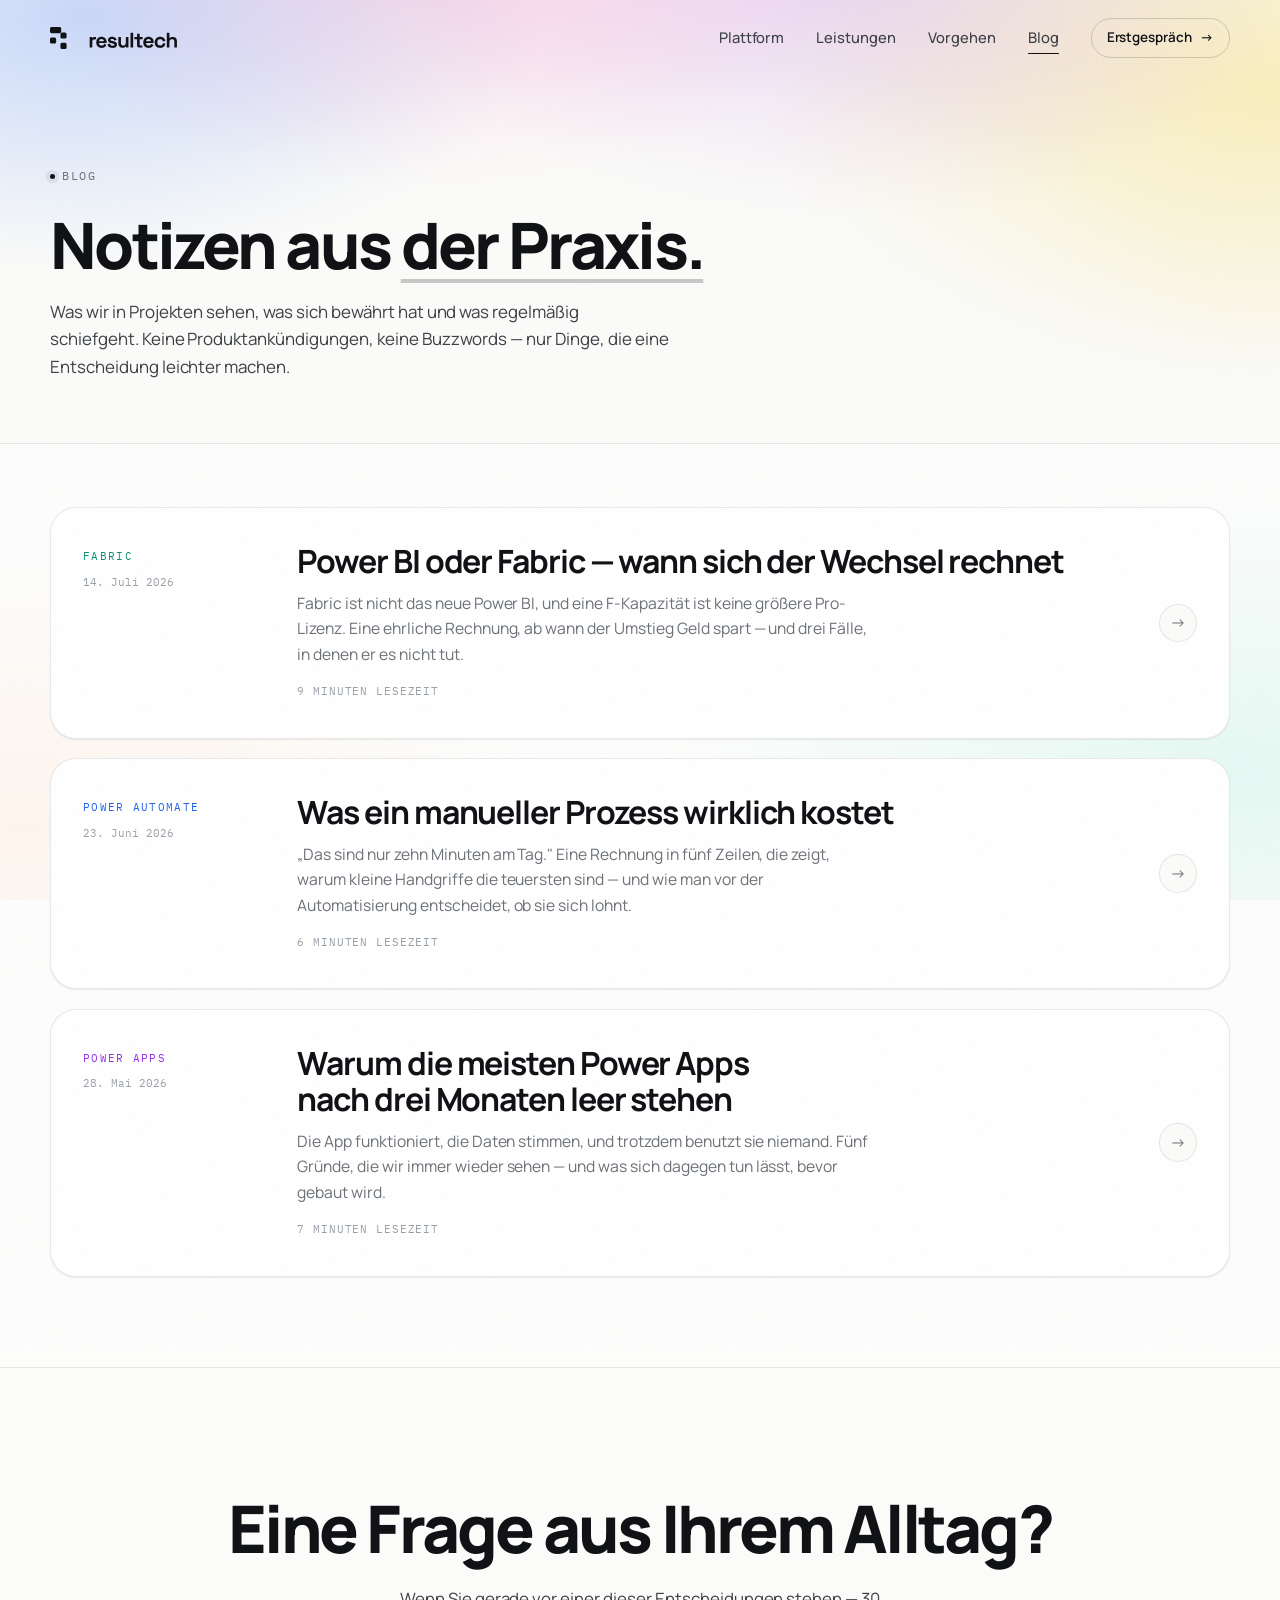
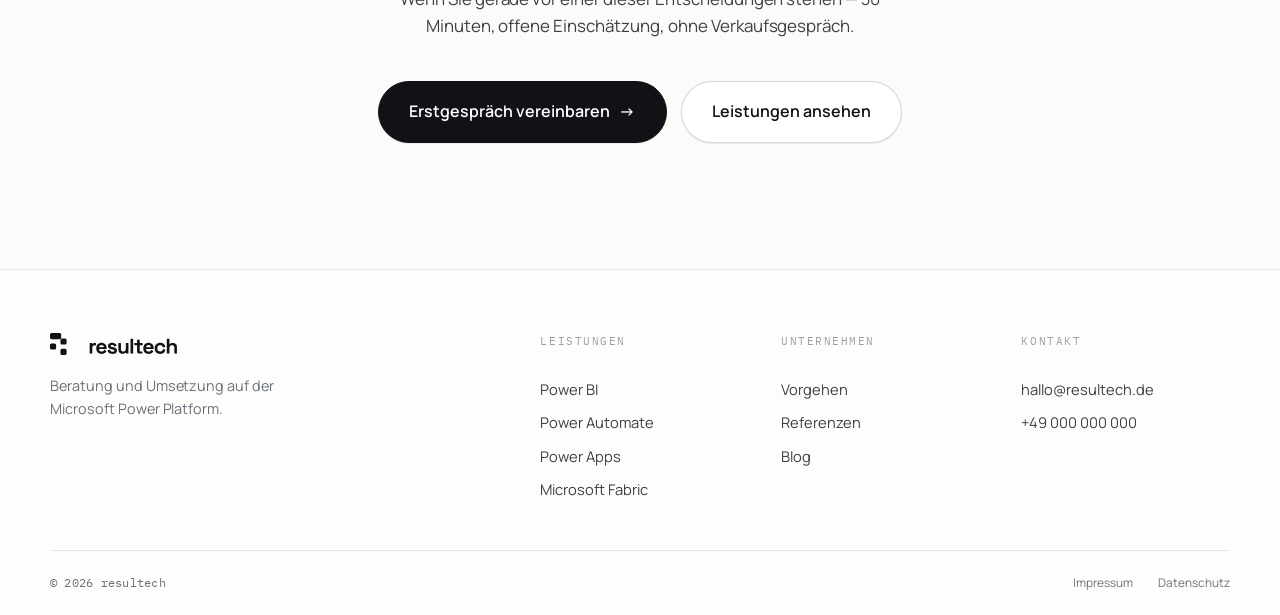
==== commit c1d84376: "Replace reconstructed logo with official artwork Nav und Footer nutzen jetzt das echte Lockup-SVG (I" ====
--- a/blog/index.html
+++ b/blog/index.html
@@ -19,12 +19,10 @@
 <header class="nav stuck" id="nav">
   <div class="nav__inner">
     <a class="logo" href="../index.html" aria-label="resultech — Startseite">
-      <span class="logo__mark" aria-hidden="true">
-        <svg viewBox="0 0 100 100" fill="currentColor">
-          <path fill-rule="evenodd" clip-rule="evenodd" d="M26 0h48c14.36 0 26 11.64 26 26v48c0 14.36-11.64 26-26 26H26C11.64 100 0 88.36 0 74V26C0 11.64 11.64 0 26 0ZM24 21h27a3 3 0 0 1 3 3v19a3 3 0 0 1 -3 3h-27a3 3 0 0 1 -3 -3v-19a3 3 0 0 1 3 -3ZM65 21h11a3 3 0 0 1 3 3v11a3 3 0 0 1 -3 3h-11a3 3 0 0 1 -3 -3v-11a3 3 0 0 1 3 -3ZM48 54h27a3 3 0 0 1 3 3v19a3 3 0 0 1 -3 3h-27a3 3 0 0 1 -3 -3v-19a3 3 0 0 1 3 -3Z"/>
-        </svg>
+      <span class="logo__lockup" aria-hidden="true">
+        <svg viewBox="0 0 1454.54 252.07" fill="currentColor" role="img" aria-label="resultech"><g fill="currentColor"><rect x="0" y="0" width="128.1" height="70.25" rx="17.36"></rect><rect x="119.83" y="61.98" width="70.25" height="70.25" rx="17.36"></rect><rect x="0" y="119.83" width="70.25" height="70.25" rx="17.36"></rect><rect x="119.83" y="181.82" width="70.25" height="70.25" rx="17.36"></rect></g>
+<g transform="translate(454.54 66.12)"><path fill="currentColor" fill-rule="evenodd" d="M473.4 0.1C480.6 -0.3,487.8 -0.2,495 0.1C495.9 0.1,496.7 0.5,497.3 1.1C497.8 1.6,498.2 2.4,498.2 3.2C498.5 57.2,498.4 111.2,498.3 165.2C498.3 166.2,498.4 167.4,497.8 168.3C497.3 169.1,496.4 169.7,495.5 169.8C487.6 170.3,479.6 170,471.7 169.8C471 169.8,470.2 169.5,469.7 169.1C469.1 168.6,468.6 168,468.6 167.2C468.1 113.2,468.1 59.2,468.4 5.2C468.4 3.9,468.8 2.5,469.7 1.5C470.6 0.6,472 0.2,473.4 0.1ZM888.9 0.1C895.6 -0.1,902.4 -0.1,909.2 0C909.9 0,910.7 0,911.3 0.3C912.1 0.7,912.9 1.3,913.4 2C913.9 3,913.9 4.2,913.9 5.2C914.1 22.8,913.8 40.3,913.9 57.9C914 58.9,913.9 60,914.3 61C914.5 61.5,914.9 62.1,915.4 62.3C916.1 62.5,917 62.5,917.5 62C919.8 60.1,921.3 57.4,923.7 55.6C926.5 53.5,929.7 51.8,933 50.4C936.3 49.1,939.7 48.1,943.3 47.6C948 47.1,952.8 47.3,957.5 47.5C959.6 47.6,961.8 48,963.9 48.5C966 49,968.1 49.6,970.1 50.4C972.6 51.3,975.1 52.3,977.3 53.7C980.7 55.8,984 58.1,986.9 61C989.3 63.4,991.2 66.3,993 69.2C994.6 71.8,995.7 74.6,996.8 77.5C997.5 79.5,998.2 81.5,998.6 83.7C999.2 86.7,999.8 89.8,999.8 92.9C1000.2 117,1000.1 141.1,1000 165.2C1000 166.2,999.9 167.3,999.5 168.3C999.4 168.7,999 169.1,998.5 169.3C997.4 169.7,996.1 169.9,994.9 169.9C988.3 170.1,981.8 170,975.3 169.9C974.2 169.9,973.2 169.8,972.2 169.4C971.6 169.2,971 168.8,970.8 168.3C970.4 167,970.3 165.5,970.2 164.1C970 142.5,970.6 120.8,970.2 99.1C970.1 96.3,969.5 93.6,968.8 90.9C968.4 89.2,967.8 87.6,967 86C966.3 84.5,965.4 82.9,964.3 81.6C963.3 80.4,962.1 79.2,960.8 78.3C958.9 76.9,956.9 75.4,954.6 74.8C951 73.7,947.1 73.4,943.3 73.4C940.2 73.3,937 73.7,934 74.6C931.4 75.5,929 76.9,926.8 78.5C924.8 79.9,923.1 81.7,921.8 83.7C919.4 87.2,917 90.9,915.8 95C914.3 100.3,914.1 106,914 111.5C913.5 129.4,914.1 147.3,913.9 165.2C913.9 166.2,913.9 167.3,913.4 168.2C912.9 168.9,912.1 169.4,911.3 169.6C910 170,908.6 169.9,907.2 169.9C901 170,894.8 170.1,888.6 169.9C887.7 169.9,886.7 169.7,885.8 169.3C885.4 169.1,884.9 168.8,884.6 168.3C884.2 167.3,884 166.2,884 165.2C883.8 112.2,883.7 59.2,884 6.3C884 4.9,884.3 3.4,884.9 2.1C885.2 1.5,885.9 1,886.5 0.7C887.2 0.3,888.1 0.1,888.9 0.1ZM545.1 12.5C546.3 11.8,547.7 11.6,549.1 11.6C555.3 11.3,561.5 11.5,567.7 11.6C568.7 11.6,569.8 11.6,570.8 11.9C571.6 12.2,572.4 12.7,572.8 13.5C573.4 14.4,573.4 15.5,573.4 16.6C573.6 25.9,573.2 35.2,573.4 44.4C573.4 45.5,573.6 46.6,573.9 47.5C574.1 48,574.4 48.5,574.9 48.8C575.9 49.3,576.9 49.6,578 49.6C586.6 49.9,595.2 49.5,603.8 49.8C604.5 49.8,605.3 50,605.9 50.4C606.3 50.7,606.8 51.1,606.8 51.7C607.3 57.8,607.2 64.1,607.2 70.2C607.2 70.9,607.1 71.7,606.8 72.3C606.6 72.8,606.4 73.4,605.9 73.6C604.9 74.1,603.8 74.3,602.8 74.3C594.2 74.6,585.6 74.1,577 74.4C576.1 74.5,575.1 74.7,574.5 75.4C573.8 76.2,573.4 77.4,573.4 78.5C573 96.7,573.2 115,573.4 133.2C573.4 135.3,573.5 137.4,574 139.4C574.3 140.7,575 142,575.9 143C576.8 143.9,577.9 144.6,579 144.7C585.9 145.4,592.8 144.7,599.7 145.3C600.9 145.4,602.4 145.7,603.3 146.6C604 147.4,603.9 148.6,604 149.7C604.2 154.9,604.2 160,604 165.2C603.9 166.2,603.8 167.3,603.3 168.3C603 168.8,602.4 169.3,601.7 169.4C600.1 169.9,598.3 169.9,596.6 169.9C585.2 169.9,573.9 170.3,562.5 169.5C560.3 169.4,558.3 168.3,556.4 167.2C554.2 166.1,552 164.9,550.3 163.1C548.1 160.7,546.2 157.9,545.1 154.9C543.9 151.2,543.6 147.3,543.5 143.5C542.9 121.2,543.5 98.8,543 76.4C543 75.9,542.4 75.5,541.9 75.2C541.3 74.8,540.6 74.5,539.8 74.5C531.9 74.2,524 74.4,516.1 74.3C515.4 74.2,514.7 74.2,514 73.9C513.3 73.5,512.4 73.1,512.3 72.3C511.6 66.8,511.9 61.3,511.8 55.8C511.8 54.8,511.9 53.7,512.1 52.7C512.3 52.1,512.5 51.4,513 51.1C514.2 50.3,515.7 49.8,517.1 49.7C524.3 49.3,531.6 49.8,538.8 49.6C539.5 49.6,540.2 49.6,540.9 49.2C541.6 48.8,542.4 48.3,542.7 47.5C543.3 46.3,543.3 44.8,543.4 43.4C543.6 34.5,543.3 25.5,543.4 16.6C543.4 15.9,543.5 15.2,543.7 14.5C544.1 13.8,544.4 12.9,545.1 12.5ZM131.8 46.5C133.7 46.3,135.5 46,137.4 46.1C142.6 46.4,147.8 46.5,152.9 47.8C157.6 49,161.9 51.3,166.3 53.3C167.7 54,168.9 54.9,170.2 55.8C172.9 57.8,175.8 59.5,178.1 62C181.3 65.4,184 69.4,186.6 73.3C187.8 75.3,188.7 77.4,189.5 79.5C190.6 82.6,191.7 85.6,192.4 88.8C193.5 95,194.3 101.2,194.8 107.4C195.1 110.1,195.2 112.9,194.7 115.6C194.6 116.6,194 117.6,193.1 117.9C191.5 118.6,189.7 118.6,188 118.6C162.5 118.8,137 118.4,111.6 118.6C110.5 118.6,109.4 118.8,108.5 119.3C107.9 119.6,107.2 120.1,107.2 120.8C107.2 123.4,107.5 126.1,108.5 128.6C109.7 131.4,111.5 134,113.5 136.3C115.3 138.3,117.6 139.9,119.9 141.4C122.1 142.8,124.5 144.3,127.1 145.1C130.7 146.1,134.6 146.7,138.4 146.6C142.3 146.6,146.1 146.1,149.8 144.8C152.4 143.9,154.9 142.3,157 140.4C160.1 137.5,162.3 133.6,165.3 130.4C165.8 129.8,166.5 129.2,167.3 129.1C168.7 128.9,170.2 129.2,171.4 129.7C176.7 131.9,181.8 134.6,186.9 137.3C187.9 137.8,188.9 138.4,189.6 139.4C190.2 140.3,190.7 141.4,190.4 142.5C189.8 144.7,188.4 146.7,187.1 148.7C185.4 151.2,183.3 153.6,181.2 155.9C179.5 157.7,177.6 159.4,175.8 161C174.5 162.1,173.2 163.3,171.8 164.1C169 165.9,166.2 167.7,163.2 169C159.7 170.4,156.2 171.8,152.5 172.4C147.5 173.2,142.4 173.2,137.4 173.2C131.9 173.2,126.3 173.4,120.9 172.2C115.8 171.2,111.2 168.8,106.4 166.8C104.8 166.1,103.3 165.2,101.9 164.1C98.8 161.9,95.5 159.7,92.8 156.9C89.4 153.3,86.3 149.2,83.7 144.9C81.4 140.9,79.7 136.5,78.4 132.2C77.2 128.1,76.8 123.9,76.2 119.8C75.8 117.4,75.5 115,75.4 112.5C75.3 110.1,75.2 107.7,75.5 105.3C76.1 99.4,76.8 93.5,78.3 87.8C79.5 83.1,81.4 78.6,83.7 74.4C85.3 71.2,87.7 68.4,89.9 65.6C91.2 64,92.5 62.4,94.1 61.1C97.6 58.2,101.4 55.4,105.4 53.2C109.7 50.9,114.1 48.9,118.8 47.8C123 46.7,127.5 46.9,131.8 46.5ZM250.1 46.5C253.1 46.2,256.1 45.9,259.2 46C264 46.2,268.9 46.4,273.6 47.4C277.5 48.2,281.3 49.7,285 51.3C287.7 52.5,290.4 54.1,292.8 55.8C295 57.3,296.9 59.1,298.7 61C300.6 62.9,302.2 65,303.7 67.1C304.8 68.8,305.7 70.5,306.4 72.3C307 73.6,307.4 75,307.7 76.3C307.8 77.4,308.2 78.5,307.8 79.5C307.4 80.5,306.6 81.5,305.6 81.8C298.5 84.4,291.2 86.2,283.9 88.1C283.2 88.2,282.5 88,281.9 87.8C281.3 87.6,280.8 87.2,280.5 86.8C279.1 84.5,278.3 81.8,276.9 79.5C276 78.1,274.9 76.8,273.6 75.7C272 74.4,270.3 73.3,268.4 72.4C267.5 72,266.4 71.7,265.3 71.5C262.6 71.1,259.9 70.7,257.1 70.7C254 70.8,250.8 71,247.8 71.9C245.9 72.5,244.1 73.7,242.6 75.1C241.2 76.4,240.2 78.2,239.5 80C239.1 81.2,239.2 82.5,239.5 83.7C240 85.2,240.8 86.5,241.8 87.8C242.6 88.8,243.6 89.7,244.7 90.4C246.3 91.4,248 92.4,249.9 92.8C260.1 95.4,270.6 96.8,280.8 99.3C284 100.1,287.1 101.2,290.1 102.5C293.3 103.9,296.5 105.4,299.4 107.4C302 109.1,304.5 111.1,306.5 113.6C308.4 116,309.6 118.9,310.7 121.7C311.5 123.7,312 125.9,312.2 128C312.5 132.5,312.4 137,312.2 141.4C312.2 142.5,311.9 143.6,311.6 144.5C310.3 148,309.2 151.7,307.3 154.9C305.5 157.8,302.9 160.1,300.4 162.5C298.9 163.9,297.1 165.1,295.3 166.2C293.3 167.4,291.2 168.4,289.1 169.3C286.4 170.4,283.7 171.5,280.8 172C275.7 172.8,270.5 173.2,265.3 173.3C259.5 173.4,253.6 172.9,247.8 172.6C246.4 172.5,245 172.4,243.7 172C240.5 171.2,237.4 170.4,234.4 169.1C230.8 167.6,227.3 165.9,224.1 163.7C221 161.6,218.2 159.1,215.8 156.3C213.5 153.7,211.7 150.7,210 147.6C208.6 145,207.5 142.2,206.6 139.4C206.2 137.7,205.9 135.9,206.1 134.2C206.2 133.3,206.8 132.3,207.6 131.8C209.1 130.8,210.9 130.2,212.7 129.7C216.5 128.6,220.3 127.7,224.1 126.9C226.1 126.4,228.2 126,230.3 126C231.1 126,232.2 126.3,232.7 127C234.4 129.5,235 132.5,236.5 135.1C237.6 137.2,239 139.1,240.6 140.8C241.8 142.1,243.2 143.4,244.7 144.3C246.9 145.7,249.1 147,251.6 147.6C254.7 148.5,258 148.6,261.2 148.7C264.7 148.7,268.2 148.7,271.5 147.9C274.1 147.3,276.6 145.9,278.8 144.3C280.2 143.3,281.3 141.9,282 140.4C282.7 139.2,282.8 137.7,282.9 136.3C282.9 134.9,282.7 133.5,282.3 132.2C282 131.3,281.4 130.5,280.8 129.8C279.9 128.8,278.9 127.9,277.7 127.3C275.2 125.9,272.5 124.7,269.7 123.9C263.9 122.3,257.8 121.8,251.9 120.3C245.3 118.6,238.7 116.8,232.3 114.3C229.3 113.2,226.5 111.3,223.8 109.5C222 108.2,220.5 106.7,218.9 105.1C217.6 103.9,216.3 102.7,215.4 101.2C214.1 99.3,212.8 97.2,212.1 95C211.1 91.7,210.5 88.2,210 84.7C209.8 83.3,209.8 81.9,210 80.6C210.6 77.1,211.1 73.6,212.2 70.2C213 67.6,214.2 65.1,215.8 62.9C217.8 60.2,220.2 57.8,222.8 55.8C225.4 53.8,228.3 52.1,231.3 50.7C233.9 49.4,236.7 48.4,239.5 47.7C243 46.9,246.6 46.8,250.1 46.5ZM670.4 46.5C672 46.4,673.5 45.9,675 46C680.5 46.3,686.1 46.4,691.5 47.7C696.2 48.9,700.6 51.2,704.9 53.3C706.8 54.2,708.5 55.4,710.1 56.7C712.7 58.7,715.4 60.6,717.6 63C720.7 66.5,723.4 70.4,725.8 74.4C727.3 76.9,728.3 79.8,729.3 82.6C730.4 85.7,731.8 88.7,732.2 91.9C733.2 99.4,733.2 107,733.4 114.6C733.4 115.4,733.2 116.2,732.8 116.8C732.3 117.5,731.6 118.3,730.7 118.3C703.9 118.9,677.1 118.3,650.2 118.6C649.2 118.6,648.1 118.7,647.1 119.1C646.7 119.3,646.3 119.7,646.1 120.1C645.7 121,645.6 121.9,645.6 122.9C645.6 123.8,645.8 124.8,646.1 125.7C646.8 127.6,647.6 129.4,648.5 131.1C649.3 132.5,650.2 133.9,651.3 135.1C652.5 136.6,653.8 138.1,655.4 139.2C658.6 141.5,662 143.8,665.7 145.1C669.3 146.3,673.2 146.7,677.1 146.7C680.9 146.6,684.8 146,688.4 144.8C691.1 143.9,693.4 142.2,695.6 140.6C697.2 139.4,698.5 137.8,699.7 136.3C701.2 134.4,702.2 132,703.9 130.2C704.7 129.4,705.9 129.1,707 129C708 128.9,709.1 129.3,710.1 129.7C713.6 131.2,717 133,720.4 134.7C723.1 136.2,726 137.4,728.3 139.4C729.1 140.1,729.5 141.4,729.3 142.5C728.9 144.3,727.6 145.8,726.6 147.3C724.8 149.9,723 152.5,721 154.9C719.4 156.7,717.5 158.4,715.7 160C714.2 161.3,712.7 162.6,711.1 163.7C708.1 165.6,705.1 167.5,701.8 168.9C698.5 170.4,695.1 171.8,691.5 172.4C686.1 173.2,680.5 173.2,675 173.2C670.2 173.2,665.3 173.4,660.6 172.3C654.7 171,649.1 169,643.8 166.2C639.3 163.9,635.3 160.7,631.7 157.2C628.8 154.5,626.7 151.1,624.4 147.9C623.4 146.5,622.4 145.1,621.8 143.5C619.6 138.4,617.2 133.4,616.1 128C614.8 121.9,614.7 115.7,614.7 109.5C614.7 103.6,614.9 97.7,616 91.9C617.1 86.6,619.4 81.5,621.4 76.4C622 75,622.8 73.6,623.8 72.3C626.2 68.8,628.5 65,631.6 62C635 58.7,638.9 55.9,643 53.7C647.9 51.1,653.1 49,658.5 47.6C662.4 46.6,666.5 46.9,670.4 46.5ZM803.4 46.5C805.3 46.3,807.2 45.9,809.1 46C814.7 46.4,820.2 46.7,825.7 47.8C829.2 48.5,832.7 49.9,836 51.5C839.9 53.3,843.7 55.6,847.3 58C849 59.1,850.4 60.5,851.8 62C853.6 63.9,855.5 65.9,857 68.2C859.2 71.5,861.2 74.9,862.9 78.5C864.3 81.5,865.2 84.6,866 87.8C866.4 89.1,866.4 90.5,866.3 91.9C866.3 92.3,866.2 92.7,865.9 92.9C865.3 93.6,864.7 94.3,863.8 94.5C858.4 96.1,852.9 97.3,847.3 98.3C844.9 98.7,842.5 98.9,840.1 98.6C839.3 98.5,838.4 97.8,838 97.1C836.7 94.5,836.2 91.5,835 88.8C834.2 87,833.1 85.3,831.9 83.7C831 82.4,829.9 81.2,828.8 80.2C827.5 79,826.1 78,824.6 77.2C823 76.2,821.3 75.1,819.5 74.6C815.8 73.7,811.9 73,808.1 73C804.6 73,801.2 73.7,797.8 74.5C795.5 75.2,793.3 76.2,791.2 77.5C789.1 78.7,787.1 80.2,785.4 82C783.1 84.4,781 87,779.4 89.8C778.2 92.1,777.4 94.6,776.8 97.1C776.2 100.5,775.8 103.9,775.9 107.4C775.9 112.6,776.2 117.8,777 122.9C777.4 125.4,778.3 127.9,779.6 130.1C780.8 132.4,782.6 134.3,784.4 136.2C786.3 138.1,788.3 139.9,790.5 141.4C792.5 142.7,794.5 143.9,796.8 144.4C800.5 145.4,804.3 146,808.1 146.1C811.6 146.2,815 145.6,818.4 145.1C819.5 144.9,820.6 144.5,821.5 143.9C824.4 142.2,827.5 140.6,829.9 138.3C832.1 136.3,833.9 133.8,835.3 131.1C836.9 128.2,837.4 124.8,839 121.8C839.4 121.1,840.3 120.4,841.1 120.3C843.9 120.2,846.7 120.8,849.4 121.3C853.6 122.1,857.7 123.2,861.8 124.3C862.8 124.6,863.9 125,864.9 125.5C865.6 126,866.4 126.5,866.9 127.3C867.3 127.8,867.4 128.5,867.3 129.1C867 130.8,866.5 132.5,865.9 134.2C865 136.7,864.1 139.1,862.9 141.4C861.2 144.6,859.4 147.8,857.4 150.7C855.8 152.9,854 154.9,852.2 156.9C851 158.2,849.8 159.5,848.4 160.6C845.4 162.8,842.3 164.9,839.1 166.7C837.2 167.8,835.2 168.6,833.2 169.3C830.1 170.5,826.9 171.8,823.6 172.4C818.5 173.1,813.3 173.2,808.1 173.2C802.9 173.2,797.7 173.1,792.6 172.4C789.3 171.8,786.1 170.5,783 169.3C780.5 168.4,777.9 167.6,775.7 166.2C771.5 163.7,767.3 161.1,763.7 157.8C760.5 154.8,758 151.1,755.3 147.6C754.2 146.1,753.1 144.5,752.4 142.8C750.3 138,747.9 133.2,746.8 128C745.5 122,745.4 115.7,745.4 109.5C745.4 103.6,745.8 97.7,746.8 91.9C747.2 89.1,748.3 86.3,749.4 83.7C750.9 80,752.3 76.3,754.5 73C757.1 68.9,760.1 64.9,763.7 61.5C767.1 58.4,771 55.8,775.1 53.7C780 51.2,785.2 49.1,790.6 47.7C794.7 46.6,799.1 46.9,803.4 46.5ZM51.5 49.6C53.3 49.4,55.1 49,56.9 48.9C60.3 48.8,63.8 48.8,67.2 48.9C67.9 48.9,68.6 49,69.3 49.2C70 49.4,70.9 49.7,71.4 50.3C72 51.3,72.3 52.6,72.4 53.7C72.7 59.2,72.6 64.7,72.4 70.2C72.4 71.3,72.3 72.4,71.9 73.3C71.6 74,71 74.6,70.3 75C69.7 75.3,69 75.5,68.3 75.6C64.8 75.8,61.4 75.5,57.9 75.8C53.8 76.1,49.7 76.4,45.7 77.5C43.4 78.1,41.3 79.5,39.4 80.9C37.9 81.9,36.7 83.3,35.7 84.7C34.3 86.6,32.7 88.6,32 90.9C30.9 94.9,30.4 99.1,30.3 103.3C29.8 124.6,30.7 145.9,30.1 167.2C30.1 168.1,29.2 168.8,28.5 169.3C27.8 169.8,26.8 169.9,26 169.9C18 169.9,10.1 169.9,2.2 169.4C1.6 169.4,1 168.8,0.7 168.3C0.2 167.3,0 166.2,0 165.2C-0.2 129.1,-0.1 92.9,0 56.8C0 55.4,0 54,0.5 52.7C0.7 51.9,1.3 51.1,1.9 50.6C2.6 50.1,3.5 49.8,4.3 49.8C11.8 49.6,19.4 49.4,27 49.9C27.9 50,28.8 50.8,29 51.6C29.8 53.9,29.3 56.5,29.8 58.9C30 59.6,30.4 60.4,31.1 60.6C31.9 60.7,32.6 60.1,33.2 59.5C34.4 58.4,35.1 56.8,36.3 55.6C37.5 54.5,38.9 53.6,40.4 52.7C42 51.8,43.7 50.9,45.6 50.4C47.5 49.8,49.5 49.9,51.5 49.6ZM330 50.6C330.8 49.7,332.3 49.7,333.5 49.7C340 49.4,346.5 49.6,353.1 49.7C354.1 49.7,355.2 49.7,356.2 50C356.9 50.4,357.7 50.9,358.1 51.7C358.6 52.6,358.6 53.7,358.6 54.8C358.7 76.1,358.3 97.4,358.6 118.7C358.7 122.2,358.7 125.8,359.7 129.1C360.8 132.4,362.8 135.5,364.8 138.3C365.7 139.7,367.2 140.6,368.5 141.4C370.5 142.7,372.4 144.3,374.7 144.9C378.1 145.8,381.6 145.9,385 145.9C388.2 145.9,391.4 145.8,394.3 144.8C397.3 143.9,400 142.2,402.4 140.4C404.3 139,406 137.2,407.3 135.3C409.6 131.7,412 128,413 123.9C414.4 118.6,414.4 112.9,414.5 107.4C414.9 90.5,414.2 73.7,414.5 56.8C414.6 55.1,414.7 53.2,415.5 51.7C416 50.8,417.1 50.3,418.1 50C419 49.6,420.1 49.7,421.2 49.7C427.4 49.6,433.5 49.4,439.7 49.7C440.9 49.7,442.1 50,443.1 50.6C443.8 51.1,444.1 51.9,444.3 52.7C444.5 53.4,444.5 54.1,444.5 54.8C444.5 91.6,444.7 128.4,444.5 165.2C444.5 166.2,444.3 167.3,443.9 168.3C443.7 168.7,443.3 169.1,442.8 169.3C441.8 169.7,440.8 169.9,439.7 169.9C432.5 170,425.2 170.4,418.1 169.6C417 169.5,416 168.3,415.7 167.2C414.9 163.9,415.5 160.3,415 156.9C414.9 156.4,414.4 156,413.9 155.8C413.6 155.6,413.2 155.6,412.9 155.9C409.3 158.9,406.3 162.7,402.6 165.5C400.3 167.2,397.7 168.4,395.1 169.3C391.1 170.6,387.1 171.5,383 172C379.2 172.5,375.4 172.6,371.6 172.2C367.4 171.8,363.3 170.8,359.2 169.6C356.7 168.9,354.2 168,352 166.6C348.3 164.2,344.8 161.5,341.7 158.3C339 155.4,336.9 152,334.9 148.7C333.7 146.7,333 144.6,332.3 142.5C331.1 139.1,329.5 135.7,329.3 132.2C328.3 106.4,328.7 80.6,328.9 54.8C328.9 53.3,329 51.7,330 50.6ZM131.2 73.2C128.4 73.7,125.6 74.1,122.9 75.1C121.1 75.7,119.4 76.9,117.8 78C116.7 78.7,115.5 79.5,114.7 80.5C112.4 83.5,110.4 86.6,108.7 89.8C108.2 90.8,108.1 91.9,108.2 92.9C108.3 93.7,108.5 94.7,109.2 95C110.5 95.7,112.1 95.8,113.7 95.8C128.1 96,142.6 95.8,157 95.8C158 95.8,159.1 95.9,160.1 95.6C160.9 95.4,161.7 95.2,162.2 94.5C162.7 93.8,162.8 92.8,162.7 91.9C162.6 90.5,162.5 89,161.8 87.8C160.3 85.2,158.4 82.8,156.5 80.6C155.4 79.4,154.2 78.4,152.9 77.5C151.6 76.6,150.2 75.8,148.7 75.1C147.8 74.7,146.7 74.4,145.6 74.1C142.6 73.5,139.5 72.8,136.4 72.6C134.6 72.4,132.9 72.9,131.2 73.2ZM669.8 73.2C667.4 73.7,664.9 74,662.6 74.8C660.8 75.4,659.2 76.4,657.6 77.5C656.4 78.2,655.3 79,654.4 80C652.4 82.1,650.3 84.2,648.8 86.8C647.7 88.6,647.1 90.8,646.8 92.9C646.7 93.7,646.9 94.7,647.6 95C649 95.7,650.7 95.8,652.3 95.8C667.1 96,681.9 95.9,696.7 95.8C697.7 95.8,698.8 95.9,699.8 95.5C700.5 95.3,701.3 94.7,701.6 94C701.9 93,701.6 91.9,701.4 90.9C701 89.3,700.5 87.7,699.8 86.3C698.8 84.6,697.6 83,696.3 81.6C695.2 80.3,693.9 79.1,692.5 78.1C690.9 76.9,689.2 76,687.4 75.1C686.4 74.7,685.3 74.4,684.3 74.1C681.2 73.5,678.1 72.8,675 72.6C673.3 72.4,671.5 72.9,669.8 73.2Z"></path></g></svg>
       </span>
-      <span class="logo__word">resultech</span>
     </a>
 
     <nav class="nav__links" aria-label="Hauptnavigation">
@@ -141,12 +139,10 @@
   <div class="wrap foot__inner">
     <div class="foot__brand">
       <a class="logo" href="../index.html">
-        <span class="logo__mark" aria-hidden="true">
-          <svg viewBox="0 0 100 100" fill="currentColor">
-          <path fill-rule="evenodd" clip-rule="evenodd" d="M26 0h48c14.36 0 26 11.64 26 26v48c0 14.36-11.64 26-26 26H26C11.64 100 0 88.36 0 74V26C0 11.64 11.64 0 26 0ZM24 21h27a3 3 0 0 1 3 3v19a3 3 0 0 1 -3 3h-27a3 3 0 0 1 -3 -3v-19a3 3 0 0 1 3 -3ZM65 21h11a3 3 0 0 1 3 3v11a3 3 0 0 1 -3 3h-11a3 3 0 0 1 -3 -3v-11a3 3 0 0 1 3 -3ZM48 54h27a3 3 0 0 1 3 3v19a3 3 0 0 1 -3 3h-27a3 3 0 0 1 -3 -3v-19a3 3 0 0 1 3 -3Z"/>
-        </svg>
-        </span>
-        <span class="logo__word">resultech</span>
+        <span class="logo__lockup" aria-hidden="true">
+        <svg viewBox="0 0 1454.54 252.07" fill="currentColor" role="img" aria-label="resultech"><g fill="currentColor"><rect x="0" y="0" width="128.1" height="70.25" rx="17.36"></rect><rect x="119.83" y="61.98" width="70.25" height="70.25" rx="17.36"></rect><rect x="0" y="119.83" width="70.25" height="70.25" rx="17.36"></rect><rect x="119.83" y="181.82" width="70.25" height="70.25" rx="17.36"></rect></g>
+<g transform="translate(454.54 66.12)"><path fill="currentColor" fill-rule="evenodd" d="M473.4 0.1C480.6 -0.3,487.8 -0.2,495 0.1C495.9 0.1,496.7 0.5,497.3 1.1C497.8 1.6,498.2 2.4,498.2 3.2C498.5 57.2,498.4 111.2,498.3 165.2C498.3 166.2,498.4 167.4,497.8 168.3C497.3 169.1,496.4 169.7,495.5 169.8C487.6 170.3,479.6 170,471.7 169.8C471 169.8,470.2 169.5,469.7 169.1C469.1 168.6,468.6 168,468.6 167.2C468.1 113.2,468.1 59.2,468.4 5.2C468.4 3.9,468.8 2.5,469.7 1.5C470.6 0.6,472 0.2,473.4 0.1ZM888.9 0.1C895.6 -0.1,902.4 -0.1,909.2 0C909.9 0,910.7 0,911.3 0.3C912.1 0.7,912.9 1.3,913.4 2C913.9 3,913.9 4.2,913.9 5.2C914.1 22.8,913.8 40.3,913.9 57.9C914 58.9,913.9 60,914.3 61C914.5 61.5,914.9 62.1,915.4 62.3C916.1 62.5,917 62.5,917.5 62C919.8 60.1,921.3 57.4,923.7 55.6C926.5 53.5,929.7 51.8,933 50.4C936.3 49.1,939.7 48.1,943.3 47.6C948 47.1,952.8 47.3,957.5 47.5C959.6 47.6,961.8 48,963.9 48.5C966 49,968.1 49.6,970.1 50.4C972.6 51.3,975.1 52.3,977.3 53.7C980.7 55.8,984 58.1,986.9 61C989.3 63.4,991.2 66.3,993 69.2C994.6 71.8,995.7 74.6,996.8 77.5C997.5 79.5,998.2 81.5,998.6 83.7C999.2 86.7,999.8 89.8,999.8 92.9C1000.2 117,1000.1 141.1,1000 165.2C1000 166.2,999.9 167.3,999.5 168.3C999.4 168.7,999 169.1,998.5 169.3C997.4 169.7,996.1 169.9,994.9 169.9C988.3 170.1,981.8 170,975.3 169.9C974.2 169.9,973.2 169.8,972.2 169.4C971.6 169.2,971 168.8,970.8 168.3C970.4 167,970.3 165.5,970.2 164.1C970 142.5,970.6 120.8,970.2 99.1C970.1 96.3,969.5 93.6,968.8 90.9C968.4 89.2,967.8 87.6,967 86C966.3 84.5,965.4 82.9,964.3 81.6C963.3 80.4,962.1 79.2,960.8 78.3C958.9 76.9,956.9 75.4,954.6 74.8C951 73.7,947.1 73.4,943.3 73.4C940.2 73.3,937 73.7,934 74.6C931.4 75.5,929 76.9,926.8 78.5C924.8 79.9,923.1 81.7,921.8 83.7C919.4 87.2,917 90.9,915.8 95C914.3 100.3,914.1 106,914 111.5C913.5 129.4,914.1 147.3,913.9 165.2C913.9 166.2,913.9 167.3,913.4 168.2C912.9 168.9,912.1 169.4,911.3 169.6C910 170,908.6 169.9,907.2 169.9C901 170,894.8 170.1,888.6 169.9C887.7 169.9,886.7 169.7,885.8 169.3C885.4 169.1,884.9 168.8,884.6 168.3C884.2 167.3,884 166.2,884 165.2C883.8 112.2,883.7 59.2,884 6.3C884 4.9,884.3 3.4,884.9 2.1C885.2 1.5,885.9 1,886.5 0.7C887.2 0.3,888.1 0.1,888.9 0.1ZM545.1 12.5C546.3 11.8,547.7 11.6,549.1 11.6C555.3 11.3,561.5 11.5,567.7 11.6C568.7 11.6,569.8 11.6,570.8 11.9C571.6 12.2,572.4 12.7,572.8 13.5C573.4 14.4,573.4 15.5,573.4 16.6C573.6 25.9,573.2 35.2,573.4 44.4C573.4 45.5,573.6 46.6,573.9 47.5C574.1 48,574.4 48.5,574.9 48.8C575.9 49.3,576.9 49.6,578 49.6C586.6 49.9,595.2 49.5,603.8 49.8C604.5 49.8,605.3 50,605.9 50.4C606.3 50.7,606.8 51.1,606.8 51.7C607.3 57.8,607.2 64.1,607.2 70.2C607.2 70.9,607.1 71.7,606.8 72.3C606.6 72.8,606.4 73.4,605.9 73.6C604.9 74.1,603.8 74.3,602.8 74.3C594.2 74.6,585.6 74.1,577 74.4C576.1 74.5,575.1 74.7,574.5 75.4C573.8 76.2,573.4 77.4,573.4 78.5C573 96.7,573.2 115,573.4 133.2C573.4 135.3,573.5 137.4,574 139.4C574.3 140.7,575 142,575.9 143C576.8 143.9,577.9 144.6,579 144.7C585.9 145.4,592.8 144.7,599.7 145.3C600.9 145.4,602.4 145.7,603.3 146.6C604 147.4,603.9 148.6,604 149.7C604.2 154.9,604.2 160,604 165.2C603.9 166.2,603.8 167.3,603.3 168.3C603 168.8,602.4 169.3,601.7 169.4C600.1 169.9,598.3 169.9,596.6 169.9C585.2 169.9,573.9 170.3,562.5 169.5C560.3 169.4,558.3 168.3,556.4 167.2C554.2 166.1,552 164.9,550.3 163.1C548.1 160.7,546.2 157.9,545.1 154.9C543.9 151.2,543.6 147.3,543.5 143.5C542.9 121.2,543.5 98.8,543 76.4C543 75.9,542.4 75.5,541.9 75.2C541.3 74.8,540.6 74.5,539.8 74.5C531.9 74.2,524 74.4,516.1 74.3C515.4 74.2,514.7 74.2,514 73.9C513.3 73.5,512.4 73.1,512.3 72.3C511.6 66.8,511.9 61.3,511.8 55.8C511.8 54.8,511.9 53.7,512.1 52.7C512.3 52.1,512.5 51.4,513 51.1C514.2 50.3,515.7 49.8,517.1 49.7C524.3 49.3,531.6 49.8,538.8 49.6C539.5 49.6,540.2 49.6,540.9 49.2C541.6 48.8,542.4 48.3,542.7 47.5C543.3 46.3,543.3 44.8,543.4 43.4C543.6 34.5,543.3 25.5,543.4 16.6C543.4 15.9,543.5 15.2,543.7 14.5C544.1 13.8,544.4 12.9,545.1 12.5ZM131.8 46.5C133.7 46.3,135.5 46,137.4 46.1C142.6 46.4,147.8 46.5,152.9 47.8C157.6 49,161.9 51.3,166.3 53.3C167.7 54,168.9 54.9,170.2 55.8C172.9 57.8,175.8 59.5,178.1 62C181.3 65.4,184 69.4,186.6 73.3C187.8 75.3,188.7 77.4,189.5 79.5C190.6 82.6,191.7 85.6,192.4 88.8C193.5 95,194.3 101.2,194.8 107.4C195.1 110.1,195.2 112.9,194.7 115.6C194.6 116.6,194 117.6,193.1 117.9C191.5 118.6,189.7 118.6,188 118.6C162.5 118.8,137 118.4,111.6 118.6C110.5 118.6,109.4 118.8,108.5 119.3C107.9 119.6,107.2 120.1,107.2 120.8C107.2 123.4,107.5 126.1,108.5 128.6C109.7 131.4,111.5 134,113.5 136.3C115.3 138.3,117.6 139.9,119.9 141.4C122.1 142.8,124.5 144.3,127.1 145.1C130.7 146.1,134.6 146.7,138.4 146.6C142.3 146.6,146.1 146.1,149.8 144.8C152.4 143.9,154.9 142.3,157 140.4C160.1 137.5,162.3 133.6,165.3 130.4C165.8 129.8,166.5 129.2,167.3 129.1C168.7 128.9,170.2 129.2,171.4 129.7C176.7 131.9,181.8 134.6,186.9 137.3C187.9 137.8,188.9 138.4,189.6 139.4C190.2 140.3,190.7 141.4,190.4 142.5C189.8 144.7,188.4 146.7,187.1 148.7C185.4 151.2,183.3 153.6,181.2 155.9C179.5 157.7,177.6 159.4,175.8 161C174.5 162.1,173.2 163.3,171.8 164.1C169 165.9,166.2 167.7,163.2 169C159.7 170.4,156.2 171.8,152.5 172.4C147.5 173.2,142.4 173.2,137.4 173.2C131.9 173.2,126.3 173.4,120.9 172.2C115.8 171.2,111.2 168.8,106.4 166.8C104.8 166.1,103.3 165.2,101.9 164.1C98.8 161.9,95.5 159.7,92.8 156.9C89.4 153.3,86.3 149.2,83.7 144.9C81.4 140.9,79.7 136.5,78.4 132.2C77.2 128.1,76.8 123.9,76.2 119.8C75.8 117.4,75.5 115,75.4 112.5C75.3 110.1,75.2 107.7,75.5 105.3C76.1 99.4,76.8 93.5,78.3 87.8C79.5 83.1,81.4 78.6,83.7 74.4C85.3 71.2,87.7 68.4,89.9 65.6C91.2 64,92.5 62.4,94.1 61.1C97.6 58.2,101.4 55.4,105.4 53.2C109.7 50.9,114.1 48.9,118.8 47.8C123 46.7,127.5 46.9,131.8 46.5ZM250.1 46.5C253.1 46.2,256.1 45.9,259.2 46C264 46.2,268.9 46.4,273.6 47.4C277.5 48.2,281.3 49.7,285 51.3C287.7 52.5,290.4 54.1,292.8 55.8C295 57.3,296.9 59.1,298.7 61C300.6 62.9,302.2 65,303.7 67.1C304.8 68.8,305.7 70.5,306.4 72.3C307 73.6,307.4 75,307.7 76.3C307.8 77.4,308.2 78.5,307.8 79.5C307.4 80.5,306.6 81.5,305.6 81.8C298.5 84.4,291.2 86.2,283.9 88.1C283.2 88.2,282.5 88,281.9 87.8C281.3 87.6,280.8 87.2,280.5 86.8C279.1 84.5,278.3 81.8,276.9 79.5C276 78.1,274.9 76.8,273.6 75.7C272 74.4,270.3 73.3,268.4 72.4C267.5 72,266.4 71.7,265.3 71.5C262.6 71.1,259.9 70.7,257.1 70.7C254 70.8,250.8 71,247.8 71.9C245.9 72.5,244.1 73.7,242.6 75.1C241.2 76.4,240.2 78.2,239.5 80C239.1 81.2,239.2 82.5,239.5 83.7C240 85.2,240.8 86.5,241.8 87.8C242.6 88.8,243.6 89.7,244.7 90.4C246.3 91.4,248 92.4,249.9 92.8C260.1 95.4,270.6 96.8,280.8 99.3C284 100.1,287.1 101.2,290.1 102.5C293.3 103.9,296.5 105.4,299.4 107.4C302 109.1,304.5 111.1,306.5 113.6C308.4 116,309.6 118.9,310.7 121.7C311.5 123.7,312 125.9,312.2 128C312.5 132.5,312.4 137,312.2 141.4C312.2 142.5,311.9 143.6,311.6 144.5C310.3 148,309.2 151.7,307.3 154.9C305.5 157.8,302.9 160.1,300.4 162.5C298.9 163.9,297.1 165.1,295.3 166.2C293.3 167.4,291.2 168.4,289.1 169.3C286.4 170.4,283.7 171.5,280.8 172C275.7 172.8,270.5 173.2,265.3 173.3C259.5 173.4,253.6 172.9,247.8 172.6C246.4 172.5,245 172.4,243.7 172C240.5 171.2,237.4 170.4,234.4 169.1C230.8 167.6,227.3 165.9,224.1 163.7C221 161.6,218.2 159.1,215.8 156.3C213.5 153.7,211.7 150.7,210 147.6C208.6 145,207.5 142.2,206.6 139.4C206.2 137.7,205.9 135.9,206.1 134.2C206.2 133.3,206.8 132.3,207.6 131.8C209.1 130.8,210.9 130.2,212.7 129.7C216.5 128.6,220.3 127.7,224.1 126.9C226.1 126.4,228.2 126,230.3 126C231.1 126,232.2 126.3,232.7 127C234.4 129.5,235 132.5,236.5 135.1C237.6 137.2,239 139.1,240.6 140.8C241.8 142.1,243.2 143.4,244.7 144.3C246.9 145.7,249.1 147,251.6 147.6C254.7 148.5,258 148.6,261.2 148.7C264.7 148.7,268.2 148.7,271.5 147.9C274.1 147.3,276.6 145.9,278.8 144.3C280.2 143.3,281.3 141.9,282 140.4C282.7 139.2,282.8 137.7,282.9 136.3C282.9 134.9,282.7 133.5,282.3 132.2C282 131.3,281.4 130.5,280.8 129.8C279.9 128.8,278.9 127.9,277.7 127.3C275.2 125.9,272.5 124.7,269.7 123.9C263.9 122.3,257.8 121.8,251.9 120.3C245.3 118.6,238.7 116.8,232.3 114.3C229.3 113.2,226.5 111.3,223.8 109.5C222 108.2,220.5 106.7,218.9 105.1C217.6 103.9,216.3 102.7,215.4 101.2C214.1 99.3,212.8 97.2,212.1 95C211.1 91.7,210.5 88.2,210 84.7C209.8 83.3,209.8 81.9,210 80.6C210.6 77.1,211.1 73.6,212.2 70.2C213 67.6,214.2 65.1,215.8 62.9C217.8 60.2,220.2 57.8,222.8 55.8C225.4 53.8,228.3 52.1,231.3 50.7C233.9 49.4,236.7 48.4,239.5 47.7C243 46.9,246.6 46.8,250.1 46.5ZM670.4 46.5C672 46.4,673.5 45.9,675 46C680.5 46.3,686.1 46.4,691.5 47.7C696.2 48.9,700.6 51.2,704.9 53.3C706.8 54.2,708.5 55.4,710.1 56.7C712.7 58.7,715.4 60.6,717.6 63C720.7 66.5,723.4 70.4,725.8 74.4C727.3 76.9,728.3 79.8,729.3 82.6C730.4 85.7,731.8 88.7,732.2 91.9C733.2 99.4,733.2 107,733.4 114.6C733.4 115.4,733.2 116.2,732.8 116.8C732.3 117.5,731.6 118.3,730.7 118.3C703.9 118.9,677.1 118.3,650.2 118.6C649.2 118.6,648.1 118.7,647.1 119.1C646.7 119.3,646.3 119.7,646.1 120.1C645.7 121,645.6 121.9,645.6 122.9C645.6 123.8,645.8 124.8,646.1 125.7C646.8 127.6,647.6 129.4,648.5 131.1C649.3 132.5,650.2 133.9,651.3 135.1C652.5 136.6,653.8 138.1,655.4 139.2C658.6 141.5,662 143.8,665.7 145.1C669.3 146.3,673.2 146.7,677.1 146.7C680.9 146.6,684.8 146,688.4 144.8C691.1 143.9,693.4 142.2,695.6 140.6C697.2 139.4,698.5 137.8,699.7 136.3C701.2 134.4,702.2 132,703.9 130.2C704.7 129.4,705.9 129.1,707 129C708 128.9,709.1 129.3,710.1 129.7C713.6 131.2,717 133,720.4 134.7C723.1 136.2,726 137.4,728.3 139.4C729.1 140.1,729.5 141.4,729.3 142.5C728.9 144.3,727.6 145.8,726.6 147.3C724.8 149.9,723 152.5,721 154.9C719.4 156.7,717.5 158.4,715.7 160C714.2 161.3,712.7 162.6,711.1 163.7C708.1 165.6,705.1 167.5,701.8 168.9C698.5 170.4,695.1 171.8,691.5 172.4C686.1 173.2,680.5 173.2,675 173.2C670.2 173.2,665.3 173.4,660.6 172.3C654.7 171,649.1 169,643.8 166.2C639.3 163.9,635.3 160.7,631.7 157.2C628.8 154.5,626.7 151.1,624.4 147.9C623.4 146.5,622.4 145.1,621.8 143.5C619.6 138.4,617.2 133.4,616.1 128C614.8 121.9,614.7 115.7,614.7 109.5C614.7 103.6,614.9 97.7,616 91.9C617.1 86.6,619.4 81.5,621.4 76.4C622 75,622.8 73.6,623.8 72.3C626.2 68.8,628.5 65,631.6 62C635 58.7,638.9 55.9,643 53.7C647.9 51.1,653.1 49,658.5 47.6C662.4 46.6,666.5 46.9,670.4 46.5ZM803.4 46.5C805.3 46.3,807.2 45.9,809.1 46C814.7 46.4,820.2 46.7,825.7 47.8C829.2 48.5,832.7 49.9,836 51.5C839.9 53.3,843.7 55.6,847.3 58C849 59.1,850.4 60.5,851.8 62C853.6 63.9,855.5 65.9,857 68.2C859.2 71.5,861.2 74.9,862.9 78.5C864.3 81.5,865.2 84.6,866 87.8C866.4 89.1,866.4 90.5,866.3 91.9C866.3 92.3,866.2 92.7,865.9 92.9C865.3 93.6,864.7 94.3,863.8 94.5C858.4 96.1,852.9 97.3,847.3 98.3C844.9 98.7,842.5 98.9,840.1 98.6C839.3 98.5,838.4 97.8,838 97.1C836.7 94.5,836.2 91.5,835 88.8C834.2 87,833.1 85.3,831.9 83.7C831 82.4,829.9 81.2,828.8 80.2C827.5 79,826.1 78,824.6 77.2C823 76.2,821.3 75.1,819.5 74.6C815.8 73.7,811.9 73,808.1 73C804.6 73,801.2 73.7,797.8 74.5C795.5 75.2,793.3 76.2,791.2 77.5C789.1 78.7,787.1 80.2,785.4 82C783.1 84.4,781 87,779.4 89.8C778.2 92.1,777.4 94.6,776.8 97.1C776.2 100.5,775.8 103.9,775.9 107.4C775.9 112.6,776.2 117.8,777 122.9C777.4 125.4,778.3 127.9,779.6 130.1C780.8 132.4,782.6 134.3,784.4 136.2C786.3 138.1,788.3 139.9,790.5 141.4C792.5 142.7,794.5 143.9,796.8 144.4C800.5 145.4,804.3 146,808.1 146.1C811.6 146.2,815 145.6,818.4 145.1C819.5 144.9,820.6 144.5,821.5 143.9C824.4 142.2,827.5 140.6,829.9 138.3C832.1 136.3,833.9 133.8,835.3 131.1C836.9 128.2,837.4 124.8,839 121.8C839.4 121.1,840.3 120.4,841.1 120.3C843.9 120.2,846.7 120.8,849.4 121.3C853.6 122.1,857.7 123.2,861.8 124.3C862.8 124.6,863.9 125,864.9 125.5C865.6 126,866.4 126.5,866.9 127.3C867.3 127.8,867.4 128.5,867.3 129.1C867 130.8,866.5 132.5,865.9 134.2C865 136.7,864.1 139.1,862.9 141.4C861.2 144.6,859.4 147.8,857.4 150.7C855.8 152.9,854 154.9,852.2 156.9C851 158.2,849.8 159.5,848.4 160.6C845.4 162.8,842.3 164.9,839.1 166.7C837.2 167.8,835.2 168.6,833.2 169.3C830.1 170.5,826.9 171.8,823.6 172.4C818.5 173.1,813.3 173.2,808.1 173.2C802.9 173.2,797.7 173.1,792.6 172.4C789.3 171.8,786.1 170.5,783 169.3C780.5 168.4,777.9 167.6,775.7 166.2C771.5 163.7,767.3 161.1,763.7 157.8C760.5 154.8,758 151.1,755.3 147.6C754.2 146.1,753.1 144.5,752.4 142.8C750.3 138,747.9 133.2,746.8 128C745.5 122,745.4 115.7,745.4 109.5C745.4 103.6,745.8 97.7,746.8 91.9C747.2 89.1,748.3 86.3,749.4 83.7C750.9 80,752.3 76.3,754.5 73C757.1 68.9,760.1 64.9,763.7 61.5C767.1 58.4,771 55.8,775.1 53.7C780 51.2,785.2 49.1,790.6 47.7C794.7 46.6,799.1 46.9,803.4 46.5ZM51.5 49.6C53.3 49.4,55.1 49,56.9 48.9C60.3 48.8,63.8 48.8,67.2 48.9C67.9 48.9,68.6 49,69.3 49.2C70 49.4,70.9 49.7,71.4 50.3C72 51.3,72.3 52.6,72.4 53.7C72.7 59.2,72.6 64.7,72.4 70.2C72.4 71.3,72.3 72.4,71.9 73.3C71.6 74,71 74.6,70.3 75C69.7 75.3,69 75.5,68.3 75.6C64.8 75.8,61.4 75.5,57.9 75.8C53.8 76.1,49.7 76.4,45.7 77.5C43.4 78.1,41.3 79.5,39.4 80.9C37.9 81.9,36.7 83.3,35.7 84.7C34.3 86.6,32.7 88.6,32 90.9C30.9 94.9,30.4 99.1,30.3 103.3C29.8 124.6,30.7 145.9,30.1 167.2C30.1 168.1,29.2 168.8,28.5 169.3C27.8 169.8,26.8 169.9,26 169.9C18 169.9,10.1 169.9,2.2 169.4C1.6 169.4,1 168.8,0.7 168.3C0.2 167.3,0 166.2,0 165.2C-0.2 129.1,-0.1 92.9,0 56.8C0 55.4,0 54,0.5 52.7C0.7 51.9,1.3 51.1,1.9 50.6C2.6 50.1,3.5 49.8,4.3 49.8C11.8 49.6,19.4 49.4,27 49.9C27.9 50,28.8 50.8,29 51.6C29.8 53.9,29.3 56.5,29.8 58.9C30 59.6,30.4 60.4,31.1 60.6C31.9 60.7,32.6 60.1,33.2 59.5C34.4 58.4,35.1 56.8,36.3 55.6C37.5 54.5,38.9 53.6,40.4 52.7C42 51.8,43.7 50.9,45.6 50.4C47.5 49.8,49.5 49.9,51.5 49.6ZM330 50.6C330.8 49.7,332.3 49.7,333.5 49.7C340 49.4,346.5 49.6,353.1 49.7C354.1 49.7,355.2 49.7,356.2 50C356.9 50.4,357.7 50.9,358.1 51.7C358.6 52.6,358.6 53.7,358.6 54.8C358.7 76.1,358.3 97.4,358.6 118.7C358.7 122.2,358.7 125.8,359.7 129.1C360.8 132.4,362.8 135.5,364.8 138.3C365.7 139.7,367.2 140.6,368.5 141.4C370.5 142.7,372.4 144.3,374.7 144.9C378.1 145.8,381.6 145.9,385 145.9C388.2 145.9,391.4 145.8,394.3 144.8C397.3 143.9,400 142.2,402.4 140.4C404.3 139,406 137.2,407.3 135.3C409.6 131.7,412 128,413 123.9C414.4 118.6,414.4 112.9,414.5 107.4C414.9 90.5,414.2 73.7,414.5 56.8C414.6 55.1,414.7 53.2,415.5 51.7C416 50.8,417.1 50.3,418.1 50C419 49.6,420.1 49.7,421.2 49.7C427.4 49.6,433.5 49.4,439.7 49.7C440.9 49.7,442.1 50,443.1 50.6C443.8 51.1,444.1 51.9,444.3 52.7C444.5 53.4,444.5 54.1,444.5 54.8C444.5 91.6,444.7 128.4,444.5 165.2C444.5 166.2,444.3 167.3,443.9 168.3C443.7 168.7,443.3 169.1,442.8 169.3C441.8 169.7,440.8 169.9,439.7 169.9C432.5 170,425.2 170.4,418.1 169.6C417 169.5,416 168.3,415.7 167.2C414.9 163.9,415.5 160.3,415 156.9C414.9 156.4,414.4 156,413.9 155.8C413.6 155.6,413.2 155.6,412.9 155.9C409.3 158.9,406.3 162.7,402.6 165.5C400.3 167.2,397.7 168.4,395.1 169.3C391.1 170.6,387.1 171.5,383 172C379.2 172.5,375.4 172.6,371.6 172.2C367.4 171.8,363.3 170.8,359.2 169.6C356.7 168.9,354.2 168,352 166.6C348.3 164.2,344.8 161.5,341.7 158.3C339 155.4,336.9 152,334.9 148.7C333.7 146.7,333 144.6,332.3 142.5C331.1 139.1,329.5 135.7,329.3 132.2C328.3 106.4,328.7 80.6,328.9 54.8C328.9 53.3,329 51.7,330 50.6ZM131.2 73.2C128.4 73.7,125.6 74.1,122.9 75.1C121.1 75.7,119.4 76.9,117.8 78C116.7 78.7,115.5 79.5,114.7 80.5C112.4 83.5,110.4 86.6,108.7 89.8C108.2 90.8,108.1 91.9,108.2 92.9C108.3 93.7,108.5 94.7,109.2 95C110.5 95.7,112.1 95.8,113.7 95.8C128.1 96,142.6 95.8,157 95.8C158 95.8,159.1 95.9,160.1 95.6C160.9 95.4,161.7 95.2,162.2 94.5C162.7 93.8,162.8 92.8,162.7 91.9C162.6 90.5,162.5 89,161.8 87.8C160.3 85.2,158.4 82.8,156.5 80.6C155.4 79.4,154.2 78.4,152.9 77.5C151.6 76.6,150.2 75.8,148.7 75.1C147.8 74.7,146.7 74.4,145.6 74.1C142.6 73.5,139.5 72.8,136.4 72.6C134.6 72.4,132.9 72.9,131.2 73.2ZM669.8 73.2C667.4 73.7,664.9 74,662.6 74.8C660.8 75.4,659.2 76.4,657.6 77.5C656.4 78.2,655.3 79,654.4 80C652.4 82.1,650.3 84.2,648.8 86.8C647.7 88.6,647.1 90.8,646.8 92.9C646.7 93.7,646.9 94.7,647.6 95C649 95.7,650.7 95.8,652.3 95.8C667.1 96,681.9 95.9,696.7 95.8C697.7 95.8,698.8 95.9,699.8 95.5C700.5 95.3,701.3 94.7,701.6 94C701.9 93,701.6 91.9,701.4 90.9C701 89.3,700.5 87.7,699.8 86.3C698.8 84.6,697.6 83,696.3 81.6C695.2 80.3,693.9 79.1,692.5 78.1C690.9 76.9,689.2 76,687.4 75.1C686.4 74.7,685.3 74.4,684.3 74.1C681.2 73.5,678.1 72.8,675 72.6C673.3 72.4,671.5 72.9,669.8 73.2Z"></path></g></svg>
+      </span>
       </a>
       <p>Beratung und Umsetzung auf der Microsoft Power Platform.</p>
     </div>
--- a/styles.css
+++ b/styles.css
@@ -202,12 +202,10 @@
   height:76px;
 }
 
-/* Logo */
-.logo{ display:flex; align-items:center; gap:.55em; margin-right:auto; }
-.logo__mark{ width:26px; height:26px; color:var(--ink); flex:0 0 auto; }
-.logo__word{
-  font-size:1.24rem; font-weight:700; letter-spacing:-.038em; color:var(--ink);
-}
+/* Logo — offizielles Lockup-SVG (Icon + Wortmarke in einem) */
+.logo{ display:flex; align-items:center; margin-right:auto; }
+.logo__lockup{ display:flex; height:22px; color:var(--ink); flex:0 0 auto; }
+.logo__lockup svg{ display:block; height:100%; width:auto; }
 
 .nav__links{ display:flex; gap:2rem; font-size:.92rem; font-weight:500; color:var(--ink-2); }
 .nav__links a{ position:relative; padding-block:.4em; }
@@ -336,7 +334,9 @@
   background:linear-gradient(148deg,#F4F5F7 0%,#DEE1E5 40%,#EBEDF0 62%,#CFD3D9 100%);
   box-shadow:inset 0 0 0 1px rgba(16,18,21,.12);
 }
-.lid__logo{ width:11%; color:rgba(16,18,21,.19); }
+/* Icon ist jetzt hochkant (190×252) statt quadratisch — schmaler,
+   damit die Höhe auf dem Deckel visuell gleich bleibt. */
+.lid__logo{ width:8.5%; color:rgba(16,18,21,.19); }
 
 /* Innenseite — Aluminiumrahmen + Display */
 .lid__face{
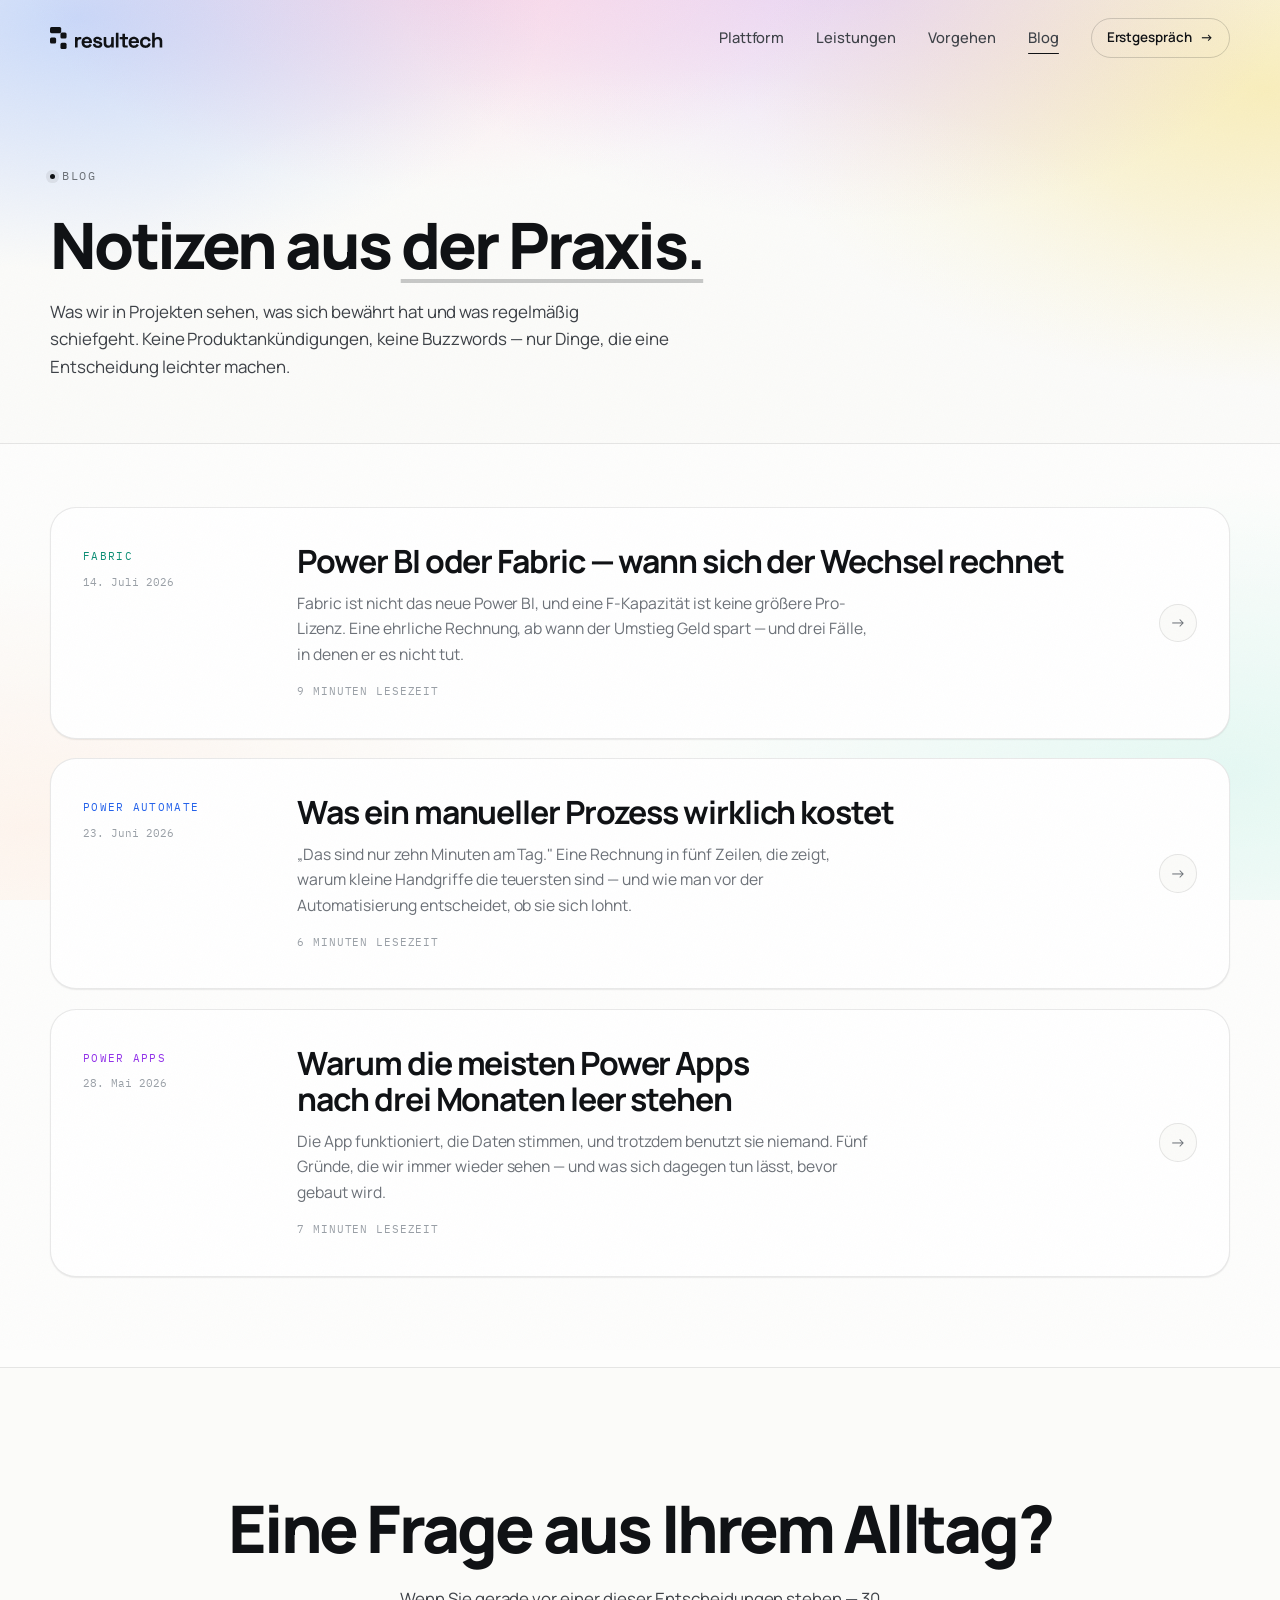
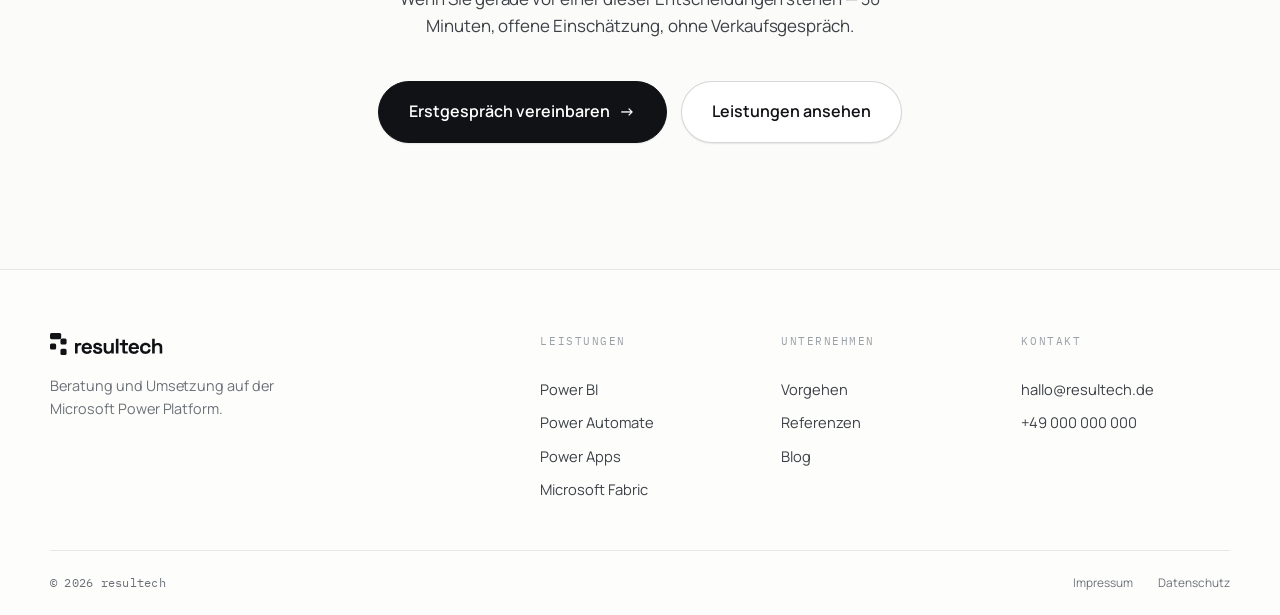
==== commit 50ea0f5e: "Logo-Abstand zwischen Nav/Footer und Preloader angeglichen Nav/Footer nutzten das kombinierte Origin" ====
--- a/blog/index.html
+++ b/blog/index.html
@@ -20,8 +20,8 @@
   <div class="nav__inner">
     <a class="logo" href="../index.html" aria-label="resultech — Startseite">
       <span class="logo__lockup" aria-hidden="true">
-        <svg viewBox="0 0 1454.54 252.07" fill="currentColor" role="img" aria-label="resultech"><g fill="currentColor"><rect x="0" y="0" width="128.1" height="70.25" rx="17.36"></rect><rect x="119.83" y="61.98" width="70.25" height="70.25" rx="17.36"></rect><rect x="0" y="119.83" width="70.25" height="70.25" rx="17.36"></rect><rect x="119.83" y="181.82" width="70.25" height="70.25" rx="17.36"></rect></g>
-<g transform="translate(454.54 66.12)"><path fill="currentColor" fill-rule="evenodd" d="M473.4 0.1C480.6 -0.3,487.8 -0.2,495 0.1C495.9 0.1,496.7 0.5,497.3 1.1C497.8 1.6,498.2 2.4,498.2 3.2C498.5 57.2,498.4 111.2,498.3 165.2C498.3 166.2,498.4 167.4,497.8 168.3C497.3 169.1,496.4 169.7,495.5 169.8C487.6 170.3,479.6 170,471.7 169.8C471 169.8,470.2 169.5,469.7 169.1C469.1 168.6,468.6 168,468.6 167.2C468.1 113.2,468.1 59.2,468.4 5.2C468.4 3.9,468.8 2.5,469.7 1.5C470.6 0.6,472 0.2,473.4 0.1ZM888.9 0.1C895.6 -0.1,902.4 -0.1,909.2 0C909.9 0,910.7 0,911.3 0.3C912.1 0.7,912.9 1.3,913.4 2C913.9 3,913.9 4.2,913.9 5.2C914.1 22.8,913.8 40.3,913.9 57.9C914 58.9,913.9 60,914.3 61C914.5 61.5,914.9 62.1,915.4 62.3C916.1 62.5,917 62.5,917.5 62C919.8 60.1,921.3 57.4,923.7 55.6C926.5 53.5,929.7 51.8,933 50.4C936.3 49.1,939.7 48.1,943.3 47.6C948 47.1,952.8 47.3,957.5 47.5C959.6 47.6,961.8 48,963.9 48.5C966 49,968.1 49.6,970.1 50.4C972.6 51.3,975.1 52.3,977.3 53.7C980.7 55.8,984 58.1,986.9 61C989.3 63.4,991.2 66.3,993 69.2C994.6 71.8,995.7 74.6,996.8 77.5C997.5 79.5,998.2 81.5,998.6 83.7C999.2 86.7,999.8 89.8,999.8 92.9C1000.2 117,1000.1 141.1,1000 165.2C1000 166.2,999.9 167.3,999.5 168.3C999.4 168.7,999 169.1,998.5 169.3C997.4 169.7,996.1 169.9,994.9 169.9C988.3 170.1,981.8 170,975.3 169.9C974.2 169.9,973.2 169.8,972.2 169.4C971.6 169.2,971 168.8,970.8 168.3C970.4 167,970.3 165.5,970.2 164.1C970 142.5,970.6 120.8,970.2 99.1C970.1 96.3,969.5 93.6,968.8 90.9C968.4 89.2,967.8 87.6,967 86C966.3 84.5,965.4 82.9,964.3 81.6C963.3 80.4,962.1 79.2,960.8 78.3C958.9 76.9,956.9 75.4,954.6 74.8C951 73.7,947.1 73.4,943.3 73.4C940.2 73.3,937 73.7,934 74.6C931.4 75.5,929 76.9,926.8 78.5C924.8 79.9,923.1 81.7,921.8 83.7C919.4 87.2,917 90.9,915.8 95C914.3 100.3,914.1 106,914 111.5C913.5 129.4,914.1 147.3,913.9 165.2C913.9 166.2,913.9 167.3,913.4 168.2C912.9 168.9,912.1 169.4,911.3 169.6C910 170,908.6 169.9,907.2 169.9C901 170,894.8 170.1,888.6 169.9C887.7 169.9,886.7 169.7,885.8 169.3C885.4 169.1,884.9 168.8,884.6 168.3C884.2 167.3,884 166.2,884 165.2C883.8 112.2,883.7 59.2,884 6.3C884 4.9,884.3 3.4,884.9 2.1C885.2 1.5,885.9 1,886.5 0.7C887.2 0.3,888.1 0.1,888.9 0.1ZM545.1 12.5C546.3 11.8,547.7 11.6,549.1 11.6C555.3 11.3,561.5 11.5,567.7 11.6C568.7 11.6,569.8 11.6,570.8 11.9C571.6 12.2,572.4 12.7,572.8 13.5C573.4 14.4,573.4 15.5,573.4 16.6C573.6 25.9,573.2 35.2,573.4 44.4C573.4 45.5,573.6 46.6,573.9 47.5C574.1 48,574.4 48.5,574.9 48.8C575.9 49.3,576.9 49.6,578 49.6C586.6 49.9,595.2 49.5,603.8 49.8C604.5 49.8,605.3 50,605.9 50.4C606.3 50.7,606.8 51.1,606.8 51.7C607.3 57.8,607.2 64.1,607.2 70.2C607.2 70.9,607.1 71.7,606.8 72.3C606.6 72.8,606.4 73.4,605.9 73.6C604.9 74.1,603.8 74.3,602.8 74.3C594.2 74.6,585.6 74.1,577 74.4C576.1 74.5,575.1 74.7,574.5 75.4C573.8 76.2,573.4 77.4,573.4 78.5C573 96.7,573.2 115,573.4 133.2C573.4 135.3,573.5 137.4,574 139.4C574.3 140.7,575 142,575.9 143C576.8 143.9,577.9 144.6,579 144.7C585.9 145.4,592.8 144.7,599.7 145.3C600.9 145.4,602.4 145.7,603.3 146.6C604 147.4,603.9 148.6,604 149.7C604.2 154.9,604.2 160,604 165.2C603.9 166.2,603.8 167.3,603.3 168.3C603 168.8,602.4 169.3,601.7 169.4C600.1 169.9,598.3 169.9,596.6 169.9C585.2 169.9,573.9 170.3,562.5 169.5C560.3 169.4,558.3 168.3,556.4 167.2C554.2 166.1,552 164.9,550.3 163.1C548.1 160.7,546.2 157.9,545.1 154.9C543.9 151.2,543.6 147.3,543.5 143.5C542.9 121.2,543.5 98.8,543 76.4C543 75.9,542.4 75.5,541.9 75.2C541.3 74.8,540.6 74.5,539.8 74.5C531.9 74.2,524 74.4,516.1 74.3C515.4 74.2,514.7 74.2,514 73.9C513.3 73.5,512.4 73.1,512.3 72.3C511.6 66.8,511.9 61.3,511.8 55.8C511.8 54.8,511.9 53.7,512.1 52.7C512.3 52.1,512.5 51.4,513 51.1C514.2 50.3,515.7 49.8,517.1 49.7C524.3 49.3,531.6 49.8,538.8 49.6C539.5 49.6,540.2 49.6,540.9 49.2C541.6 48.8,542.4 48.3,542.7 47.5C543.3 46.3,543.3 44.8,543.4 43.4C543.6 34.5,543.3 25.5,543.4 16.6C543.4 15.9,543.5 15.2,543.7 14.5C544.1 13.8,544.4 12.9,545.1 12.5ZM131.8 46.5C133.7 46.3,135.5 46,137.4 46.1C142.6 46.4,147.8 46.5,152.9 47.8C157.6 49,161.9 51.3,166.3 53.3C167.7 54,168.9 54.9,170.2 55.8C172.9 57.8,175.8 59.5,178.1 62C181.3 65.4,184 69.4,186.6 73.3C187.8 75.3,188.7 77.4,189.5 79.5C190.6 82.6,191.7 85.6,192.4 88.8C193.5 95,194.3 101.2,194.8 107.4C195.1 110.1,195.2 112.9,194.7 115.6C194.6 116.6,194 117.6,193.1 117.9C191.5 118.6,189.7 118.6,188 118.6C162.5 118.8,137 118.4,111.6 118.6C110.5 118.6,109.4 118.8,108.5 119.3C107.9 119.6,107.2 120.1,107.2 120.8C107.2 123.4,107.5 126.1,108.5 128.6C109.7 131.4,111.5 134,113.5 136.3C115.3 138.3,117.6 139.9,119.9 141.4C122.1 142.8,124.5 144.3,127.1 145.1C130.7 146.1,134.6 146.7,138.4 146.6C142.3 146.6,146.1 146.1,149.8 144.8C152.4 143.9,154.9 142.3,157 140.4C160.1 137.5,162.3 133.6,165.3 130.4C165.8 129.8,166.5 129.2,167.3 129.1C168.7 128.9,170.2 129.2,171.4 129.7C176.7 131.9,181.8 134.6,186.9 137.3C187.9 137.8,188.9 138.4,189.6 139.4C190.2 140.3,190.7 141.4,190.4 142.5C189.8 144.7,188.4 146.7,187.1 148.7C185.4 151.2,183.3 153.6,181.2 155.9C179.5 157.7,177.6 159.4,175.8 161C174.5 162.1,173.2 163.3,171.8 164.1C169 165.9,166.2 167.7,163.2 169C159.7 170.4,156.2 171.8,152.5 172.4C147.5 173.2,142.4 173.2,137.4 173.2C131.9 173.2,126.3 173.4,120.9 172.2C115.8 171.2,111.2 168.8,106.4 166.8C104.8 166.1,103.3 165.2,101.9 164.1C98.8 161.9,95.5 159.7,92.8 156.9C89.4 153.3,86.3 149.2,83.7 144.9C81.4 140.9,79.7 136.5,78.4 132.2C77.2 128.1,76.8 123.9,76.2 119.8C75.8 117.4,75.5 115,75.4 112.5C75.3 110.1,75.2 107.7,75.5 105.3C76.1 99.4,76.8 93.5,78.3 87.8C79.5 83.1,81.4 78.6,83.7 74.4C85.3 71.2,87.7 68.4,89.9 65.6C91.2 64,92.5 62.4,94.1 61.1C97.6 58.2,101.4 55.4,105.4 53.2C109.7 50.9,114.1 48.9,118.8 47.8C123 46.7,127.5 46.9,131.8 46.5ZM250.1 46.5C253.1 46.2,256.1 45.9,259.2 46C264 46.2,268.9 46.4,273.6 47.4C277.5 48.2,281.3 49.7,285 51.3C287.7 52.5,290.4 54.1,292.8 55.8C295 57.3,296.9 59.1,298.7 61C300.6 62.9,302.2 65,303.7 67.1C304.8 68.8,305.7 70.5,306.4 72.3C307 73.6,307.4 75,307.7 76.3C307.8 77.4,308.2 78.5,307.8 79.5C307.4 80.5,306.6 81.5,305.6 81.8C298.5 84.4,291.2 86.2,283.9 88.1C283.2 88.2,282.5 88,281.9 87.8C281.3 87.6,280.8 87.2,280.5 86.8C279.1 84.5,278.3 81.8,276.9 79.5C276 78.1,274.9 76.8,273.6 75.7C272 74.4,270.3 73.3,268.4 72.4C267.5 72,266.4 71.7,265.3 71.5C262.6 71.1,259.9 70.7,257.1 70.7C254 70.8,250.8 71,247.8 71.9C245.9 72.5,244.1 73.7,242.6 75.1C241.2 76.4,240.2 78.2,239.5 80C239.1 81.2,239.2 82.5,239.5 83.7C240 85.2,240.8 86.5,241.8 87.8C242.6 88.8,243.6 89.7,244.7 90.4C246.3 91.4,248 92.4,249.9 92.8C260.1 95.4,270.6 96.8,280.8 99.3C284 100.1,287.1 101.2,290.1 102.5C293.3 103.9,296.5 105.4,299.4 107.4C302 109.1,304.5 111.1,306.5 113.6C308.4 116,309.6 118.9,310.7 121.7C311.5 123.7,312 125.9,312.2 128C312.5 132.5,312.4 137,312.2 141.4C312.2 142.5,311.9 143.6,311.6 144.5C310.3 148,309.2 151.7,307.3 154.9C305.5 157.8,302.9 160.1,300.4 162.5C298.9 163.9,297.1 165.1,295.3 166.2C293.3 167.4,291.2 168.4,289.1 169.3C286.4 170.4,283.7 171.5,280.8 172C275.7 172.8,270.5 173.2,265.3 173.3C259.5 173.4,253.6 172.9,247.8 172.6C246.4 172.5,245 172.4,243.7 172C240.5 171.2,237.4 170.4,234.4 169.1C230.8 167.6,227.3 165.9,224.1 163.7C221 161.6,218.2 159.1,215.8 156.3C213.5 153.7,211.7 150.7,210 147.6C208.6 145,207.5 142.2,206.6 139.4C206.2 137.7,205.9 135.9,206.1 134.2C206.2 133.3,206.8 132.3,207.6 131.8C209.1 130.8,210.9 130.2,212.7 129.7C216.5 128.6,220.3 127.7,224.1 126.9C226.1 126.4,228.2 126,230.3 126C231.1 126,232.2 126.3,232.7 127C234.4 129.5,235 132.5,236.5 135.1C237.6 137.2,239 139.1,240.6 140.8C241.8 142.1,243.2 143.4,244.7 144.3C246.9 145.7,249.1 147,251.6 147.6C254.7 148.5,258 148.6,261.2 148.7C264.7 148.7,268.2 148.7,271.5 147.9C274.1 147.3,276.6 145.9,278.8 144.3C280.2 143.3,281.3 141.9,282 140.4C282.7 139.2,282.8 137.7,282.9 136.3C282.9 134.9,282.7 133.5,282.3 132.2C282 131.3,281.4 130.5,280.8 129.8C279.9 128.8,278.9 127.9,277.7 127.3C275.2 125.9,272.5 124.7,269.7 123.9C263.9 122.3,257.8 121.8,251.9 120.3C245.3 118.6,238.7 116.8,232.3 114.3C229.3 113.2,226.5 111.3,223.8 109.5C222 108.2,220.5 106.7,218.9 105.1C217.6 103.9,216.3 102.7,215.4 101.2C214.1 99.3,212.8 97.2,212.1 95C211.1 91.7,210.5 88.2,210 84.7C209.8 83.3,209.8 81.9,210 80.6C210.6 77.1,211.1 73.6,212.2 70.2C213 67.6,214.2 65.1,215.8 62.9C217.8 60.2,220.2 57.8,222.8 55.8C225.4 53.8,228.3 52.1,231.3 50.7C233.9 49.4,236.7 48.4,239.5 47.7C243 46.9,246.6 46.8,250.1 46.5ZM670.4 46.5C672 46.4,673.5 45.9,675 46C680.5 46.3,686.1 46.4,691.5 47.7C696.2 48.9,700.6 51.2,704.9 53.3C706.8 54.2,708.5 55.4,710.1 56.7C712.7 58.7,715.4 60.6,717.6 63C720.7 66.5,723.4 70.4,725.8 74.4C727.3 76.9,728.3 79.8,729.3 82.6C730.4 85.7,731.8 88.7,732.2 91.9C733.2 99.4,733.2 107,733.4 114.6C733.4 115.4,733.2 116.2,732.8 116.8C732.3 117.5,731.6 118.3,730.7 118.3C703.9 118.9,677.1 118.3,650.2 118.6C649.2 118.6,648.1 118.7,647.1 119.1C646.7 119.3,646.3 119.7,646.1 120.1C645.7 121,645.6 121.9,645.6 122.9C645.6 123.8,645.8 124.8,646.1 125.7C646.8 127.6,647.6 129.4,648.5 131.1C649.3 132.5,650.2 133.9,651.3 135.1C652.5 136.6,653.8 138.1,655.4 139.2C658.6 141.5,662 143.8,665.7 145.1C669.3 146.3,673.2 146.7,677.1 146.7C680.9 146.6,684.8 146,688.4 144.8C691.1 143.9,693.4 142.2,695.6 140.6C697.2 139.4,698.5 137.8,699.7 136.3C701.2 134.4,702.2 132,703.9 130.2C704.7 129.4,705.9 129.1,707 129C708 128.9,709.1 129.3,710.1 129.7C713.6 131.2,717 133,720.4 134.7C723.1 136.2,726 137.4,728.3 139.4C729.1 140.1,729.5 141.4,729.3 142.5C728.9 144.3,727.6 145.8,726.6 147.3C724.8 149.9,723 152.5,721 154.9C719.4 156.7,717.5 158.4,715.7 160C714.2 161.3,712.7 162.6,711.1 163.7C708.1 165.6,705.1 167.5,701.8 168.9C698.5 170.4,695.1 171.8,691.5 172.4C686.1 173.2,680.5 173.2,675 173.2C670.2 173.2,665.3 173.4,660.6 172.3C654.7 171,649.1 169,643.8 166.2C639.3 163.9,635.3 160.7,631.7 157.2C628.8 154.5,626.7 151.1,624.4 147.9C623.4 146.5,622.4 145.1,621.8 143.5C619.6 138.4,617.2 133.4,616.1 128C614.8 121.9,614.7 115.7,614.7 109.5C614.7 103.6,614.9 97.7,616 91.9C617.1 86.6,619.4 81.5,621.4 76.4C622 75,622.8 73.6,623.8 72.3C626.2 68.8,628.5 65,631.6 62C635 58.7,638.9 55.9,643 53.7C647.9 51.1,653.1 49,658.5 47.6C662.4 46.6,666.5 46.9,670.4 46.5ZM803.4 46.5C805.3 46.3,807.2 45.9,809.1 46C814.7 46.4,820.2 46.7,825.7 47.8C829.2 48.5,832.7 49.9,836 51.5C839.9 53.3,843.7 55.6,847.3 58C849 59.1,850.4 60.5,851.8 62C853.6 63.9,855.5 65.9,857 68.2C859.2 71.5,861.2 74.9,862.9 78.5C864.3 81.5,865.2 84.6,866 87.8C866.4 89.1,866.4 90.5,866.3 91.9C866.3 92.3,866.2 92.7,865.9 92.9C865.3 93.6,864.7 94.3,863.8 94.5C858.4 96.1,852.9 97.3,847.3 98.3C844.9 98.7,842.5 98.9,840.1 98.6C839.3 98.5,838.4 97.8,838 97.1C836.7 94.5,836.2 91.5,835 88.8C834.2 87,833.1 85.3,831.9 83.7C831 82.4,829.9 81.2,828.8 80.2C827.5 79,826.1 78,824.6 77.2C823 76.2,821.3 75.1,819.5 74.6C815.8 73.7,811.9 73,808.1 73C804.6 73,801.2 73.7,797.8 74.5C795.5 75.2,793.3 76.2,791.2 77.5C789.1 78.7,787.1 80.2,785.4 82C783.1 84.4,781 87,779.4 89.8C778.2 92.1,777.4 94.6,776.8 97.1C776.2 100.5,775.8 103.9,775.9 107.4C775.9 112.6,776.2 117.8,777 122.9C777.4 125.4,778.3 127.9,779.6 130.1C780.8 132.4,782.6 134.3,784.4 136.2C786.3 138.1,788.3 139.9,790.5 141.4C792.5 142.7,794.5 143.9,796.8 144.4C800.5 145.4,804.3 146,808.1 146.1C811.6 146.2,815 145.6,818.4 145.1C819.5 144.9,820.6 144.5,821.5 143.9C824.4 142.2,827.5 140.6,829.9 138.3C832.1 136.3,833.9 133.8,835.3 131.1C836.9 128.2,837.4 124.8,839 121.8C839.4 121.1,840.3 120.4,841.1 120.3C843.9 120.2,846.7 120.8,849.4 121.3C853.6 122.1,857.7 123.2,861.8 124.3C862.8 124.6,863.9 125,864.9 125.5C865.6 126,866.4 126.5,866.9 127.3C867.3 127.8,867.4 128.5,867.3 129.1C867 130.8,866.5 132.5,865.9 134.2C865 136.7,864.1 139.1,862.9 141.4C861.2 144.6,859.4 147.8,857.4 150.7C855.8 152.9,854 154.9,852.2 156.9C851 158.2,849.8 159.5,848.4 160.6C845.4 162.8,842.3 164.9,839.1 166.7C837.2 167.8,835.2 168.6,833.2 169.3C830.1 170.5,826.9 171.8,823.6 172.4C818.5 173.1,813.3 173.2,808.1 173.2C802.9 173.2,797.7 173.1,792.6 172.4C789.3 171.8,786.1 170.5,783 169.3C780.5 168.4,777.9 167.6,775.7 166.2C771.5 163.7,767.3 161.1,763.7 157.8C760.5 154.8,758 151.1,755.3 147.6C754.2 146.1,753.1 144.5,752.4 142.8C750.3 138,747.9 133.2,746.8 128C745.5 122,745.4 115.7,745.4 109.5C745.4 103.6,745.8 97.7,746.8 91.9C747.2 89.1,748.3 86.3,749.4 83.7C750.9 80,752.3 76.3,754.5 73C757.1 68.9,760.1 64.9,763.7 61.5C767.1 58.4,771 55.8,775.1 53.7C780 51.2,785.2 49.1,790.6 47.7C794.7 46.6,799.1 46.9,803.4 46.5ZM51.5 49.6C53.3 49.4,55.1 49,56.9 48.9C60.3 48.8,63.8 48.8,67.2 48.9C67.9 48.9,68.6 49,69.3 49.2C70 49.4,70.9 49.7,71.4 50.3C72 51.3,72.3 52.6,72.4 53.7C72.7 59.2,72.6 64.7,72.4 70.2C72.4 71.3,72.3 72.4,71.9 73.3C71.6 74,71 74.6,70.3 75C69.7 75.3,69 75.5,68.3 75.6C64.8 75.8,61.4 75.5,57.9 75.8C53.8 76.1,49.7 76.4,45.7 77.5C43.4 78.1,41.3 79.5,39.4 80.9C37.9 81.9,36.7 83.3,35.7 84.7C34.3 86.6,32.7 88.6,32 90.9C30.9 94.9,30.4 99.1,30.3 103.3C29.8 124.6,30.7 145.9,30.1 167.2C30.1 168.1,29.2 168.8,28.5 169.3C27.8 169.8,26.8 169.9,26 169.9C18 169.9,10.1 169.9,2.2 169.4C1.6 169.4,1 168.8,0.7 168.3C0.2 167.3,0 166.2,0 165.2C-0.2 129.1,-0.1 92.9,0 56.8C0 55.4,0 54,0.5 52.7C0.7 51.9,1.3 51.1,1.9 50.6C2.6 50.1,3.5 49.8,4.3 49.8C11.8 49.6,19.4 49.4,27 49.9C27.9 50,28.8 50.8,29 51.6C29.8 53.9,29.3 56.5,29.8 58.9C30 59.6,30.4 60.4,31.1 60.6C31.9 60.7,32.6 60.1,33.2 59.5C34.4 58.4,35.1 56.8,36.3 55.6C37.5 54.5,38.9 53.6,40.4 52.7C42 51.8,43.7 50.9,45.6 50.4C47.5 49.8,49.5 49.9,51.5 49.6ZM330 50.6C330.8 49.7,332.3 49.7,333.5 49.7C340 49.4,346.5 49.6,353.1 49.7C354.1 49.7,355.2 49.7,356.2 50C356.9 50.4,357.7 50.9,358.1 51.7C358.6 52.6,358.6 53.7,358.6 54.8C358.7 76.1,358.3 97.4,358.6 118.7C358.7 122.2,358.7 125.8,359.7 129.1C360.8 132.4,362.8 135.5,364.8 138.3C365.7 139.7,367.2 140.6,368.5 141.4C370.5 142.7,372.4 144.3,374.7 144.9C378.1 145.8,381.6 145.9,385 145.9C388.2 145.9,391.4 145.8,394.3 144.8C397.3 143.9,400 142.2,402.4 140.4C404.3 139,406 137.2,407.3 135.3C409.6 131.7,412 128,413 123.9C414.4 118.6,414.4 112.9,414.5 107.4C414.9 90.5,414.2 73.7,414.5 56.8C414.6 55.1,414.7 53.2,415.5 51.7C416 50.8,417.1 50.3,418.1 50C419 49.6,420.1 49.7,421.2 49.7C427.4 49.6,433.5 49.4,439.7 49.7C440.9 49.7,442.1 50,443.1 50.6C443.8 51.1,444.1 51.9,444.3 52.7C444.5 53.4,444.5 54.1,444.5 54.8C444.5 91.6,444.7 128.4,444.5 165.2C444.5 166.2,444.3 167.3,443.9 168.3C443.7 168.7,443.3 169.1,442.8 169.3C441.8 169.7,440.8 169.9,439.7 169.9C432.5 170,425.2 170.4,418.1 169.6C417 169.5,416 168.3,415.7 167.2C414.9 163.9,415.5 160.3,415 156.9C414.9 156.4,414.4 156,413.9 155.8C413.6 155.6,413.2 155.6,412.9 155.9C409.3 158.9,406.3 162.7,402.6 165.5C400.3 167.2,397.7 168.4,395.1 169.3C391.1 170.6,387.1 171.5,383 172C379.2 172.5,375.4 172.6,371.6 172.2C367.4 171.8,363.3 170.8,359.2 169.6C356.7 168.9,354.2 168,352 166.6C348.3 164.2,344.8 161.5,341.7 158.3C339 155.4,336.9 152,334.9 148.7C333.7 146.7,333 144.6,332.3 142.5C331.1 139.1,329.5 135.7,329.3 132.2C328.3 106.4,328.7 80.6,328.9 54.8C328.9 53.3,329 51.7,330 50.6ZM131.2 73.2C128.4 73.7,125.6 74.1,122.9 75.1C121.1 75.7,119.4 76.9,117.8 78C116.7 78.7,115.5 79.5,114.7 80.5C112.4 83.5,110.4 86.6,108.7 89.8C108.2 90.8,108.1 91.9,108.2 92.9C108.3 93.7,108.5 94.7,109.2 95C110.5 95.7,112.1 95.8,113.7 95.8C128.1 96,142.6 95.8,157 95.8C158 95.8,159.1 95.9,160.1 95.6C160.9 95.4,161.7 95.2,162.2 94.5C162.7 93.8,162.8 92.8,162.7 91.9C162.6 90.5,162.5 89,161.8 87.8C160.3 85.2,158.4 82.8,156.5 80.6C155.4 79.4,154.2 78.4,152.9 77.5C151.6 76.6,150.2 75.8,148.7 75.1C147.8 74.7,146.7 74.4,145.6 74.1C142.6 73.5,139.5 72.8,136.4 72.6C134.6 72.4,132.9 72.9,131.2 73.2ZM669.8 73.2C667.4 73.7,664.9 74,662.6 74.8C660.8 75.4,659.2 76.4,657.6 77.5C656.4 78.2,655.3 79,654.4 80C652.4 82.1,650.3 84.2,648.8 86.8C647.7 88.6,647.1 90.8,646.8 92.9C646.7 93.7,646.9 94.7,647.6 95C649 95.7,650.7 95.8,652.3 95.8C667.1 96,681.9 95.9,696.7 95.8C697.7 95.8,698.8 95.9,699.8 95.5C700.5 95.3,701.3 94.7,701.6 94C701.9 93,701.6 91.9,701.4 90.9C701 89.3,700.5 87.7,699.8 86.3C698.8 84.6,697.6 83,696.3 81.6C695.2 80.3,693.9 79.1,692.5 78.1C690.9 76.9,689.2 76,687.4 75.1C686.4 74.7,685.3 74.4,684.3 74.1C681.2 73.5,678.1 72.8,675 72.6C673.3 72.4,671.5 72.9,669.8 73.2Z"></path></g></svg>
+        <svg class="logo__icon" viewBox="0 0 190.08 252.07" fill="currentColor" aria-hidden="true"><rect x="0" y="0" width="128.1" height="70.25" rx="17.36"></rect><rect x="119.83" y="61.98" width="70.25" height="70.25" rx="17.36"></rect><rect x="0" y="119.83" width="70.25" height="70.25" rx="17.36"></rect><rect x="119.83" y="181.82" width="70.25" height="70.25" rx="17.36"></rect></svg>
+        <svg class="logo__word" viewBox="0 0 1000 252.07" fill="currentColor" aria-hidden="true"><g transform="translate(0 66.12)"><path fill-rule="evenodd" d="M473.4 0.1C480.6 -0.3,487.8 -0.2,495 0.1C495.9 0.1,496.7 0.5,497.3 1.1C497.8 1.6,498.2 2.4,498.2 3.2C498.5 57.2,498.4 111.2,498.3 165.2C498.3 166.2,498.4 167.4,497.8 168.3C497.3 169.1,496.4 169.7,495.5 169.8C487.6 170.3,479.6 170,471.7 169.8C471 169.8,470.2 169.5,469.7 169.1C469.1 168.6,468.6 168,468.6 167.2C468.1 113.2,468.1 59.2,468.4 5.2C468.4 3.9,468.8 2.5,469.7 1.5C470.6 0.6,472 0.2,473.4 0.1ZM888.9 0.1C895.6 -0.1,902.4 -0.1,909.2 0C909.9 0,910.7 0,911.3 0.3C912.1 0.7,912.9 1.3,913.4 2C913.9 3,913.9 4.2,913.9 5.2C914.1 22.8,913.8 40.3,913.9 57.9C914 58.9,913.9 60,914.3 61C914.5 61.5,914.9 62.1,915.4 62.3C916.1 62.5,917 62.5,917.5 62C919.8 60.1,921.3 57.4,923.7 55.6C926.5 53.5,929.7 51.8,933 50.4C936.3 49.1,939.7 48.1,943.3 47.6C948 47.1,952.8 47.3,957.5 47.5C959.6 47.6,961.8 48,963.9 48.5C966 49,968.1 49.6,970.1 50.4C972.6 51.3,975.1 52.3,977.3 53.7C980.7 55.8,984 58.1,986.9 61C989.3 63.4,991.2 66.3,993 69.2C994.6 71.8,995.7 74.6,996.8 77.5C997.5 79.5,998.2 81.5,998.6 83.7C999.2 86.7,999.8 89.8,999.8 92.9C1000.2 117,1000.1 141.1,1000 165.2C1000 166.2,999.9 167.3,999.5 168.3C999.4 168.7,999 169.1,998.5 169.3C997.4 169.7,996.1 169.9,994.9 169.9C988.3 170.1,981.8 170,975.3 169.9C974.2 169.9,973.2 169.8,972.2 169.4C971.6 169.2,971 168.8,970.8 168.3C970.4 167,970.3 165.5,970.2 164.1C970 142.5,970.6 120.8,970.2 99.1C970.1 96.3,969.5 93.6,968.8 90.9C968.4 89.2,967.8 87.6,967 86C966.3 84.5,965.4 82.9,964.3 81.6C963.3 80.4,962.1 79.2,960.8 78.3C958.9 76.9,956.9 75.4,954.6 74.8C951 73.7,947.1 73.4,943.3 73.4C940.2 73.3,937 73.7,934 74.6C931.4 75.5,929 76.9,926.8 78.5C924.8 79.9,923.1 81.7,921.8 83.7C919.4 87.2,917 90.9,915.8 95C914.3 100.3,914.1 106,914 111.5C913.5 129.4,914.1 147.3,913.9 165.2C913.9 166.2,913.9 167.3,913.4 168.2C912.9 168.9,912.1 169.4,911.3 169.6C910 170,908.6 169.9,907.2 169.9C901 170,894.8 170.1,888.6 169.9C887.7 169.9,886.7 169.7,885.8 169.3C885.4 169.1,884.9 168.8,884.6 168.3C884.2 167.3,884 166.2,884 165.2C883.8 112.2,883.7 59.2,884 6.3C884 4.9,884.3 3.4,884.9 2.1C885.2 1.5,885.9 1,886.5 0.7C887.2 0.3,888.1 0.1,888.9 0.1ZM545.1 12.5C546.3 11.8,547.7 11.6,549.1 11.6C555.3 11.3,561.5 11.5,567.7 11.6C568.7 11.6,569.8 11.6,570.8 11.9C571.6 12.2,572.4 12.7,572.8 13.5C573.4 14.4,573.4 15.5,573.4 16.6C573.6 25.9,573.2 35.2,573.4 44.4C573.4 45.5,573.6 46.6,573.9 47.5C574.1 48,574.4 48.5,574.9 48.8C575.9 49.3,576.9 49.6,578 49.6C586.6 49.9,595.2 49.5,603.8 49.8C604.5 49.8,605.3 50,605.9 50.4C606.3 50.7,606.8 51.1,606.8 51.7C607.3 57.8,607.2 64.1,607.2 70.2C607.2 70.9,607.1 71.7,606.8 72.3C606.6 72.8,606.4 73.4,605.9 73.6C604.9 74.1,603.8 74.3,602.8 74.3C594.2 74.6,585.6 74.1,577 74.4C576.1 74.5,575.1 74.7,574.5 75.4C573.8 76.2,573.4 77.4,573.4 78.5C573 96.7,573.2 115,573.4 133.2C573.4 135.3,573.5 137.4,574 139.4C574.3 140.7,575 142,575.9 143C576.8 143.9,577.9 144.6,579 144.7C585.9 145.4,592.8 144.7,599.7 145.3C600.9 145.4,602.4 145.7,603.3 146.6C604 147.4,603.9 148.6,604 149.7C604.2 154.9,604.2 160,604 165.2C603.9 166.2,603.8 167.3,603.3 168.3C603 168.8,602.4 169.3,601.7 169.4C600.1 169.9,598.3 169.9,596.6 169.9C585.2 169.9,573.9 170.3,562.5 169.5C560.3 169.4,558.3 168.3,556.4 167.2C554.2 166.1,552 164.9,550.3 163.1C548.1 160.7,546.2 157.9,545.1 154.9C543.9 151.2,543.6 147.3,543.5 143.5C542.9 121.2,543.5 98.8,543 76.4C543 75.9,542.4 75.5,541.9 75.2C541.3 74.8,540.6 74.5,539.8 74.5C531.9 74.2,524 74.4,516.1 74.3C515.4 74.2,514.7 74.2,514 73.9C513.3 73.5,512.4 73.1,512.3 72.3C511.6 66.8,511.9 61.3,511.8 55.8C511.8 54.8,511.9 53.7,512.1 52.7C512.3 52.1,512.5 51.4,513 51.1C514.2 50.3,515.7 49.8,517.1 49.7C524.3 49.3,531.6 49.8,538.8 49.6C539.5 49.6,540.2 49.6,540.9 49.2C541.6 48.8,542.4 48.3,542.7 47.5C543.3 46.3,543.3 44.8,543.4 43.4C543.6 34.5,543.3 25.5,543.4 16.6C543.4 15.9,543.5 15.2,543.7 14.5C544.1 13.8,544.4 12.9,545.1 12.5ZM131.8 46.5C133.7 46.3,135.5 46,137.4 46.1C142.6 46.4,147.8 46.5,152.9 47.8C157.6 49,161.9 51.3,166.3 53.3C167.7 54,168.9 54.9,170.2 55.8C172.9 57.8,175.8 59.5,178.1 62C181.3 65.4,184 69.4,186.6 73.3C187.8 75.3,188.7 77.4,189.5 79.5C190.6 82.6,191.7 85.6,192.4 88.8C193.5 95,194.3 101.2,194.8 107.4C195.1 110.1,195.2 112.9,194.7 115.6C194.6 116.6,194 117.6,193.1 117.9C191.5 118.6,189.7 118.6,188 118.6C162.5 118.8,137 118.4,111.6 118.6C110.5 118.6,109.4 118.8,108.5 119.3C107.9 119.6,107.2 120.1,107.2 120.8C107.2 123.4,107.5 126.1,108.5 128.6C109.7 131.4,111.5 134,113.5 136.3C115.3 138.3,117.6 139.9,119.9 141.4C122.1 142.8,124.5 144.3,127.1 145.1C130.7 146.1,134.6 146.7,138.4 146.6C142.3 146.6,146.1 146.1,149.8 144.8C152.4 143.9,154.9 142.3,157 140.4C160.1 137.5,162.3 133.6,165.3 130.4C165.8 129.8,166.5 129.2,167.3 129.1C168.7 128.9,170.2 129.2,171.4 129.7C176.7 131.9,181.8 134.6,186.9 137.3C187.9 137.8,188.9 138.4,189.6 139.4C190.2 140.3,190.7 141.4,190.4 142.5C189.8 144.7,188.4 146.7,187.1 148.7C185.4 151.2,183.3 153.6,181.2 155.9C179.5 157.7,177.6 159.4,175.8 161C174.5 162.1,173.2 163.3,171.8 164.1C169 165.9,166.2 167.7,163.2 169C159.7 170.4,156.2 171.8,152.5 172.4C147.5 173.2,142.4 173.2,137.4 173.2C131.9 173.2,126.3 173.4,120.9 172.2C115.8 171.2,111.2 168.8,106.4 166.8C104.8 166.1,103.3 165.2,101.9 164.1C98.8 161.9,95.5 159.7,92.8 156.9C89.4 153.3,86.3 149.2,83.7 144.9C81.4 140.9,79.7 136.5,78.4 132.2C77.2 128.1,76.8 123.9,76.2 119.8C75.8 117.4,75.5 115,75.4 112.5C75.3 110.1,75.2 107.7,75.5 105.3C76.1 99.4,76.8 93.5,78.3 87.8C79.5 83.1,81.4 78.6,83.7 74.4C85.3 71.2,87.7 68.4,89.9 65.6C91.2 64,92.5 62.4,94.1 61.1C97.6 58.2,101.4 55.4,105.4 53.2C109.7 50.9,114.1 48.9,118.8 47.8C123 46.7,127.5 46.9,131.8 46.5ZM250.1 46.5C253.1 46.2,256.1 45.9,259.2 46C264 46.2,268.9 46.4,273.6 47.4C277.5 48.2,281.3 49.7,285 51.3C287.7 52.5,290.4 54.1,292.8 55.8C295 57.3,296.9 59.1,298.7 61C300.6 62.9,302.2 65,303.7 67.1C304.8 68.8,305.7 70.5,306.4 72.3C307 73.6,307.4 75,307.7 76.3C307.8 77.4,308.2 78.5,307.8 79.5C307.4 80.5,306.6 81.5,305.6 81.8C298.5 84.4,291.2 86.2,283.9 88.1C283.2 88.2,282.5 88,281.9 87.8C281.3 87.6,280.8 87.2,280.5 86.8C279.1 84.5,278.3 81.8,276.9 79.5C276 78.1,274.9 76.8,273.6 75.7C272 74.4,270.3 73.3,268.4 72.4C267.5 72,266.4 71.7,265.3 71.5C262.6 71.1,259.9 70.7,257.1 70.7C254 70.8,250.8 71,247.8 71.9C245.9 72.5,244.1 73.7,242.6 75.1C241.2 76.4,240.2 78.2,239.5 80C239.1 81.2,239.2 82.5,239.5 83.7C240 85.2,240.8 86.5,241.8 87.8C242.6 88.8,243.6 89.7,244.7 90.4C246.3 91.4,248 92.4,249.9 92.8C260.1 95.4,270.6 96.8,280.8 99.3C284 100.1,287.1 101.2,290.1 102.5C293.3 103.9,296.5 105.4,299.4 107.4C302 109.1,304.5 111.1,306.5 113.6C308.4 116,309.6 118.9,310.7 121.7C311.5 123.7,312 125.9,312.2 128C312.5 132.5,312.4 137,312.2 141.4C312.2 142.5,311.9 143.6,311.6 144.5C310.3 148,309.2 151.7,307.3 154.9C305.5 157.8,302.9 160.1,300.4 162.5C298.9 163.9,297.1 165.1,295.3 166.2C293.3 167.4,291.2 168.4,289.1 169.3C286.4 170.4,283.7 171.5,280.8 172C275.7 172.8,270.5 173.2,265.3 173.3C259.5 173.4,253.6 172.9,247.8 172.6C246.4 172.5,245 172.4,243.7 172C240.5 171.2,237.4 170.4,234.4 169.1C230.8 167.6,227.3 165.9,224.1 163.7C221 161.6,218.2 159.1,215.8 156.3C213.5 153.7,211.7 150.7,210 147.6C208.6 145,207.5 142.2,206.6 139.4C206.2 137.7,205.9 135.9,206.1 134.2C206.2 133.3,206.8 132.3,207.6 131.8C209.1 130.8,210.9 130.2,212.7 129.7C216.5 128.6,220.3 127.7,224.1 126.9C226.1 126.4,228.2 126,230.3 126C231.1 126,232.2 126.3,232.7 127C234.4 129.5,235 132.5,236.5 135.1C237.6 137.2,239 139.1,240.6 140.8C241.8 142.1,243.2 143.4,244.7 144.3C246.9 145.7,249.1 147,251.6 147.6C254.7 148.5,258 148.6,261.2 148.7C264.7 148.7,268.2 148.7,271.5 147.9C274.1 147.3,276.6 145.9,278.8 144.3C280.2 143.3,281.3 141.9,282 140.4C282.7 139.2,282.8 137.7,282.9 136.3C282.9 134.9,282.7 133.5,282.3 132.2C282 131.3,281.4 130.5,280.8 129.8C279.9 128.8,278.9 127.9,277.7 127.3C275.2 125.9,272.5 124.7,269.7 123.9C263.9 122.3,257.8 121.8,251.9 120.3C245.3 118.6,238.7 116.8,232.3 114.3C229.3 113.2,226.5 111.3,223.8 109.5C222 108.2,220.5 106.7,218.9 105.1C217.6 103.9,216.3 102.7,215.4 101.2C214.1 99.3,212.8 97.2,212.1 95C211.1 91.7,210.5 88.2,210 84.7C209.8 83.3,209.8 81.9,210 80.6C210.6 77.1,211.1 73.6,212.2 70.2C213 67.6,214.2 65.1,215.8 62.9C217.8 60.2,220.2 57.8,222.8 55.8C225.4 53.8,228.3 52.1,231.3 50.7C233.9 49.4,236.7 48.4,239.5 47.7C243 46.9,246.6 46.8,250.1 46.5ZM670.4 46.5C672 46.4,673.5 45.9,675 46C680.5 46.3,686.1 46.4,691.5 47.7C696.2 48.9,700.6 51.2,704.9 53.3C706.8 54.2,708.5 55.4,710.1 56.7C712.7 58.7,715.4 60.6,717.6 63C720.7 66.5,723.4 70.4,725.8 74.4C727.3 76.9,728.3 79.8,729.3 82.6C730.4 85.7,731.8 88.7,732.2 91.9C733.2 99.4,733.2 107,733.4 114.6C733.4 115.4,733.2 116.2,732.8 116.8C732.3 117.5,731.6 118.3,730.7 118.3C703.9 118.9,677.1 118.3,650.2 118.6C649.2 118.6,648.1 118.7,647.1 119.1C646.7 119.3,646.3 119.7,646.1 120.1C645.7 121,645.6 121.9,645.6 122.9C645.6 123.8,645.8 124.8,646.1 125.7C646.8 127.6,647.6 129.4,648.5 131.1C649.3 132.5,650.2 133.9,651.3 135.1C652.5 136.6,653.8 138.1,655.4 139.2C658.6 141.5,662 143.8,665.7 145.1C669.3 146.3,673.2 146.7,677.1 146.7C680.9 146.6,684.8 146,688.4 144.8C691.1 143.9,693.4 142.2,695.6 140.6C697.2 139.4,698.5 137.8,699.7 136.3C701.2 134.4,702.2 132,703.9 130.2C704.7 129.4,705.9 129.1,707 129C708 128.9,709.1 129.3,710.1 129.7C713.6 131.2,717 133,720.4 134.7C723.1 136.2,726 137.4,728.3 139.4C729.1 140.1,729.5 141.4,729.3 142.5C728.9 144.3,727.6 145.8,726.6 147.3C724.8 149.9,723 152.5,721 154.9C719.4 156.7,717.5 158.4,715.7 160C714.2 161.3,712.7 162.6,711.1 163.7C708.1 165.6,705.1 167.5,701.8 168.9C698.5 170.4,695.1 171.8,691.5 172.4C686.1 173.2,680.5 173.2,675 173.2C670.2 173.2,665.3 173.4,660.6 172.3C654.7 171,649.1 169,643.8 166.2C639.3 163.9,635.3 160.7,631.7 157.2C628.8 154.5,626.7 151.1,624.4 147.9C623.4 146.5,622.4 145.1,621.8 143.5C619.6 138.4,617.2 133.4,616.1 128C614.8 121.9,614.7 115.7,614.7 109.5C614.7 103.6,614.9 97.7,616 91.9C617.1 86.6,619.4 81.5,621.4 76.4C622 75,622.8 73.6,623.8 72.3C626.2 68.8,628.5 65,631.6 62C635 58.7,638.9 55.9,643 53.7C647.9 51.1,653.1 49,658.5 47.6C662.4 46.6,666.5 46.9,670.4 46.5ZM803.4 46.5C805.3 46.3,807.2 45.9,809.1 46C814.7 46.4,820.2 46.7,825.7 47.8C829.2 48.5,832.7 49.9,836 51.5C839.9 53.3,843.7 55.6,847.3 58C849 59.1,850.4 60.5,851.8 62C853.6 63.9,855.5 65.9,857 68.2C859.2 71.5,861.2 74.9,862.9 78.5C864.3 81.5,865.2 84.6,866 87.8C866.4 89.1,866.4 90.5,866.3 91.9C866.3 92.3,866.2 92.7,865.9 92.9C865.3 93.6,864.7 94.3,863.8 94.5C858.4 96.1,852.9 97.3,847.3 98.3C844.9 98.7,842.5 98.9,840.1 98.6C839.3 98.5,838.4 97.8,838 97.1C836.7 94.5,836.2 91.5,835 88.8C834.2 87,833.1 85.3,831.9 83.7C831 82.4,829.9 81.2,828.8 80.2C827.5 79,826.1 78,824.6 77.2C823 76.2,821.3 75.1,819.5 74.6C815.8 73.7,811.9 73,808.1 73C804.6 73,801.2 73.7,797.8 74.5C795.5 75.2,793.3 76.2,791.2 77.5C789.1 78.7,787.1 80.2,785.4 82C783.1 84.4,781 87,779.4 89.8C778.2 92.1,777.4 94.6,776.8 97.1C776.2 100.5,775.8 103.9,775.9 107.4C775.9 112.6,776.2 117.8,777 122.9C777.4 125.4,778.3 127.9,779.6 130.1C780.8 132.4,782.6 134.3,784.4 136.2C786.3 138.1,788.3 139.9,790.5 141.4C792.5 142.7,794.5 143.9,796.8 144.4C800.5 145.4,804.3 146,808.1 146.1C811.6 146.2,815 145.6,818.4 145.1C819.5 144.9,820.6 144.5,821.5 143.9C824.4 142.2,827.5 140.6,829.9 138.3C832.1 136.3,833.9 133.8,835.3 131.1C836.9 128.2,837.4 124.8,839 121.8C839.4 121.1,840.3 120.4,841.1 120.3C843.9 120.2,846.7 120.8,849.4 121.3C853.6 122.1,857.7 123.2,861.8 124.3C862.8 124.6,863.9 125,864.9 125.5C865.6 126,866.4 126.5,866.9 127.3C867.3 127.8,867.4 128.5,867.3 129.1C867 130.8,866.5 132.5,865.9 134.2C865 136.7,864.1 139.1,862.9 141.4C861.2 144.6,859.4 147.8,857.4 150.7C855.8 152.9,854 154.9,852.2 156.9C851 158.2,849.8 159.5,848.4 160.6C845.4 162.8,842.3 164.9,839.1 166.7C837.2 167.8,835.2 168.6,833.2 169.3C830.1 170.5,826.9 171.8,823.6 172.4C818.5 173.1,813.3 173.2,808.1 173.2C802.9 173.2,797.7 173.1,792.6 172.4C789.3 171.8,786.1 170.5,783 169.3C780.5 168.4,777.9 167.6,775.7 166.2C771.5 163.7,767.3 161.1,763.7 157.8C760.5 154.8,758 151.1,755.3 147.6C754.2 146.1,753.1 144.5,752.4 142.8C750.3 138,747.9 133.2,746.8 128C745.5 122,745.4 115.7,745.4 109.5C745.4 103.6,745.8 97.7,746.8 91.9C747.2 89.1,748.3 86.3,749.4 83.7C750.9 80,752.3 76.3,754.5 73C757.1 68.9,760.1 64.9,763.7 61.5C767.1 58.4,771 55.8,775.1 53.7C780 51.2,785.2 49.1,790.6 47.7C794.7 46.6,799.1 46.9,803.4 46.5ZM51.5 49.6C53.3 49.4,55.1 49,56.9 48.9C60.3 48.8,63.8 48.8,67.2 48.9C67.9 48.9,68.6 49,69.3 49.2C70 49.4,70.9 49.7,71.4 50.3C72 51.3,72.3 52.6,72.4 53.7C72.7 59.2,72.6 64.7,72.4 70.2C72.4 71.3,72.3 72.4,71.9 73.3C71.6 74,71 74.6,70.3 75C69.7 75.3,69 75.5,68.3 75.6C64.8 75.8,61.4 75.5,57.9 75.8C53.8 76.1,49.7 76.4,45.7 77.5C43.4 78.1,41.3 79.5,39.4 80.9C37.9 81.9,36.7 83.3,35.7 84.7C34.3 86.6,32.7 88.6,32 90.9C30.9 94.9,30.4 99.1,30.3 103.3C29.8 124.6,30.7 145.9,30.1 167.2C30.1 168.1,29.2 168.8,28.5 169.3C27.8 169.8,26.8 169.9,26 169.9C18 169.9,10.1 169.9,2.2 169.4C1.6 169.4,1 168.8,0.7 168.3C0.2 167.3,0 166.2,0 165.2C-0.2 129.1,-0.1 92.9,0 56.8C0 55.4,0 54,0.5 52.7C0.7 51.9,1.3 51.1,1.9 50.6C2.6 50.1,3.5 49.8,4.3 49.8C11.8 49.6,19.4 49.4,27 49.9C27.9 50,28.8 50.8,29 51.6C29.8 53.9,29.3 56.5,29.8 58.9C30 59.6,30.4 60.4,31.1 60.6C31.9 60.7,32.6 60.1,33.2 59.5C34.4 58.4,35.1 56.8,36.3 55.6C37.5 54.5,38.9 53.6,40.4 52.7C42 51.8,43.7 50.9,45.6 50.4C47.5 49.8,49.5 49.9,51.5 49.6ZM330 50.6C330.8 49.7,332.3 49.7,333.5 49.7C340 49.4,346.5 49.6,353.1 49.7C354.1 49.7,355.2 49.7,356.2 50C356.9 50.4,357.7 50.9,358.1 51.7C358.6 52.6,358.6 53.7,358.6 54.8C358.7 76.1,358.3 97.4,358.6 118.7C358.7 122.2,358.7 125.8,359.7 129.1C360.8 132.4,362.8 135.5,364.8 138.3C365.7 139.7,367.2 140.6,368.5 141.4C370.5 142.7,372.4 144.3,374.7 144.9C378.1 145.8,381.6 145.9,385 145.9C388.2 145.9,391.4 145.8,394.3 144.8C397.3 143.9,400 142.2,402.4 140.4C404.3 139,406 137.2,407.3 135.3C409.6 131.7,412 128,413 123.9C414.4 118.6,414.4 112.9,414.5 107.4C414.9 90.5,414.2 73.7,414.5 56.8C414.6 55.1,414.7 53.2,415.5 51.7C416 50.8,417.1 50.3,418.1 50C419 49.6,420.1 49.7,421.2 49.7C427.4 49.6,433.5 49.4,439.7 49.7C440.9 49.7,442.1 50,443.1 50.6C443.8 51.1,444.1 51.9,444.3 52.7C444.5 53.4,444.5 54.1,444.5 54.8C444.5 91.6,444.7 128.4,444.5 165.2C444.5 166.2,444.3 167.3,443.9 168.3C443.7 168.7,443.3 169.1,442.8 169.3C441.8 169.7,440.8 169.9,439.7 169.9C432.5 170,425.2 170.4,418.1 169.6C417 169.5,416 168.3,415.7 167.2C414.9 163.9,415.5 160.3,415 156.9C414.9 156.4,414.4 156,413.9 155.8C413.6 155.6,413.2 155.6,412.9 155.9C409.3 158.9,406.3 162.7,402.6 165.5C400.3 167.2,397.7 168.4,395.1 169.3C391.1 170.6,387.1 171.5,383 172C379.2 172.5,375.4 172.6,371.6 172.2C367.4 171.8,363.3 170.8,359.2 169.6C356.7 168.9,354.2 168,352 166.6C348.3 164.2,344.8 161.5,341.7 158.3C339 155.4,336.9 152,334.9 148.7C333.7 146.7,333 144.6,332.3 142.5C331.1 139.1,329.5 135.7,329.3 132.2C328.3 106.4,328.7 80.6,328.9 54.8C328.9 53.3,329 51.7,330 50.6ZM131.2 73.2C128.4 73.7,125.6 74.1,122.9 75.1C121.1 75.7,119.4 76.9,117.8 78C116.7 78.7,115.5 79.5,114.7 80.5C112.4 83.5,110.4 86.6,108.7 89.8C108.2 90.8,108.1 91.9,108.2 92.9C108.3 93.7,108.5 94.7,109.2 95C110.5 95.7,112.1 95.8,113.7 95.8C128.1 96,142.6 95.8,157 95.8C158 95.8,159.1 95.9,160.1 95.6C160.9 95.4,161.7 95.2,162.2 94.5C162.7 93.8,162.8 92.8,162.7 91.9C162.6 90.5,162.5 89,161.8 87.8C160.3 85.2,158.4 82.8,156.5 80.6C155.4 79.4,154.2 78.4,152.9 77.5C151.6 76.6,150.2 75.8,148.7 75.1C147.8 74.7,146.7 74.4,145.6 74.1C142.6 73.5,139.5 72.8,136.4 72.6C134.6 72.4,132.9 72.9,131.2 73.2ZM669.8 73.2C667.4 73.7,664.9 74,662.6 74.8C660.8 75.4,659.2 76.4,657.6 77.5C656.4 78.2,655.3 79,654.4 80C652.4 82.1,650.3 84.2,648.8 86.8C647.7 88.6,647.1 90.8,646.8 92.9C646.7 93.7,646.9 94.7,647.6 95C649 95.7,650.7 95.8,652.3 95.8C667.1 96,681.9 95.9,696.7 95.8C697.7 95.8,698.8 95.9,699.8 95.5C700.5 95.3,701.3 94.7,701.6 94C701.9 93,701.6 91.9,701.4 90.9C701 89.3,700.5 87.7,699.8 86.3C698.8 84.6,697.6 83,696.3 81.6C695.2 80.3,693.9 79.1,692.5 78.1C690.9 76.9,689.2 76,687.4 75.1C686.4 74.7,685.3 74.4,684.3 74.1C681.2 73.5,678.1 72.8,675 72.6C673.3 72.4,671.5 72.9,669.8 73.2Z"></path></g></svg>
       </span>
     </a>
 
@@ -140,8 +140,8 @@
     <div class="foot__brand">
       <a class="logo" href="../index.html">
         <span class="logo__lockup" aria-hidden="true">
-        <svg viewBox="0 0 1454.54 252.07" fill="currentColor" role="img" aria-label="resultech"><g fill="currentColor"><rect x="0" y="0" width="128.1" height="70.25" rx="17.36"></rect><rect x="119.83" y="61.98" width="70.25" height="70.25" rx="17.36"></rect><rect x="0" y="119.83" width="70.25" height="70.25" rx="17.36"></rect><rect x="119.83" y="181.82" width="70.25" height="70.25" rx="17.36"></rect></g>
-<g transform="translate(454.54 66.12)"><path fill="currentColor" fill-rule="evenodd" d="M473.4 0.1C480.6 -0.3,487.8 -0.2,495 0.1C495.9 0.1,496.7 0.5,497.3 1.1C497.8 1.6,498.2 2.4,498.2 3.2C498.5 57.2,498.4 111.2,498.3 165.2C498.3 166.2,498.4 167.4,497.8 168.3C497.3 169.1,496.4 169.7,495.5 169.8C487.6 170.3,479.6 170,471.7 169.8C471 169.8,470.2 169.5,469.7 169.1C469.1 168.6,468.6 168,468.6 167.2C468.1 113.2,468.1 59.2,468.4 5.2C468.4 3.9,468.8 2.5,469.7 1.5C470.6 0.6,472 0.2,473.4 0.1ZM888.9 0.1C895.6 -0.1,902.4 -0.1,909.2 0C909.9 0,910.7 0,911.3 0.3C912.1 0.7,912.9 1.3,913.4 2C913.9 3,913.9 4.2,913.9 5.2C914.1 22.8,913.8 40.3,913.9 57.9C914 58.9,913.9 60,914.3 61C914.5 61.5,914.9 62.1,915.4 62.3C916.1 62.5,917 62.5,917.5 62C919.8 60.1,921.3 57.4,923.7 55.6C926.5 53.5,929.7 51.8,933 50.4C936.3 49.1,939.7 48.1,943.3 47.6C948 47.1,952.8 47.3,957.5 47.5C959.6 47.6,961.8 48,963.9 48.5C966 49,968.1 49.6,970.1 50.4C972.6 51.3,975.1 52.3,977.3 53.7C980.7 55.8,984 58.1,986.9 61C989.3 63.4,991.2 66.3,993 69.2C994.6 71.8,995.7 74.6,996.8 77.5C997.5 79.5,998.2 81.5,998.6 83.7C999.2 86.7,999.8 89.8,999.8 92.9C1000.2 117,1000.1 141.1,1000 165.2C1000 166.2,999.9 167.3,999.5 168.3C999.4 168.7,999 169.1,998.5 169.3C997.4 169.7,996.1 169.9,994.9 169.9C988.3 170.1,981.8 170,975.3 169.9C974.2 169.9,973.2 169.8,972.2 169.4C971.6 169.2,971 168.8,970.8 168.3C970.4 167,970.3 165.5,970.2 164.1C970 142.5,970.6 120.8,970.2 99.1C970.1 96.3,969.5 93.6,968.8 90.9C968.4 89.2,967.8 87.6,967 86C966.3 84.5,965.4 82.9,964.3 81.6C963.3 80.4,962.1 79.2,960.8 78.3C958.9 76.9,956.9 75.4,954.6 74.8C951 73.7,947.1 73.4,943.3 73.4C940.2 73.3,937 73.7,934 74.6C931.4 75.5,929 76.9,926.8 78.5C924.8 79.9,923.1 81.7,921.8 83.7C919.4 87.2,917 90.9,915.8 95C914.3 100.3,914.1 106,914 111.5C913.5 129.4,914.1 147.3,913.9 165.2C913.9 166.2,913.9 167.3,913.4 168.2C912.9 168.9,912.1 169.4,911.3 169.6C910 170,908.6 169.9,907.2 169.9C901 170,894.8 170.1,888.6 169.9C887.7 169.9,886.7 169.7,885.8 169.3C885.4 169.1,884.9 168.8,884.6 168.3C884.2 167.3,884 166.2,884 165.2C883.8 112.2,883.7 59.2,884 6.3C884 4.9,884.3 3.4,884.9 2.1C885.2 1.5,885.9 1,886.5 0.7C887.2 0.3,888.1 0.1,888.9 0.1ZM545.1 12.5C546.3 11.8,547.7 11.6,549.1 11.6C555.3 11.3,561.5 11.5,567.7 11.6C568.7 11.6,569.8 11.6,570.8 11.9C571.6 12.2,572.4 12.7,572.8 13.5C573.4 14.4,573.4 15.5,573.4 16.6C573.6 25.9,573.2 35.2,573.4 44.4C573.4 45.5,573.6 46.6,573.9 47.5C574.1 48,574.4 48.5,574.9 48.8C575.9 49.3,576.9 49.6,578 49.6C586.6 49.9,595.2 49.5,603.8 49.8C604.5 49.8,605.3 50,605.9 50.4C606.3 50.7,606.8 51.1,606.8 51.7C607.3 57.8,607.2 64.1,607.2 70.2C607.2 70.9,607.1 71.7,606.8 72.3C606.6 72.8,606.4 73.4,605.9 73.6C604.9 74.1,603.8 74.3,602.8 74.3C594.2 74.6,585.6 74.1,577 74.4C576.1 74.5,575.1 74.7,574.5 75.4C573.8 76.2,573.4 77.4,573.4 78.5C573 96.7,573.2 115,573.4 133.2C573.4 135.3,573.5 137.4,574 139.4C574.3 140.7,575 142,575.9 143C576.8 143.9,577.9 144.6,579 144.7C585.9 145.4,592.8 144.7,599.7 145.3C600.9 145.4,602.4 145.7,603.3 146.6C604 147.4,603.9 148.6,604 149.7C604.2 154.9,604.2 160,604 165.2C603.9 166.2,603.8 167.3,603.3 168.3C603 168.8,602.4 169.3,601.7 169.4C600.1 169.9,598.3 169.9,596.6 169.9C585.2 169.9,573.9 170.3,562.5 169.5C560.3 169.4,558.3 168.3,556.4 167.2C554.2 166.1,552 164.9,550.3 163.1C548.1 160.7,546.2 157.9,545.1 154.9C543.9 151.2,543.6 147.3,543.5 143.5C542.9 121.2,543.5 98.8,543 76.4C543 75.9,542.4 75.5,541.9 75.2C541.3 74.8,540.6 74.5,539.8 74.5C531.9 74.2,524 74.4,516.1 74.3C515.4 74.2,514.7 74.2,514 73.9C513.3 73.5,512.4 73.1,512.3 72.3C511.6 66.8,511.9 61.3,511.8 55.8C511.8 54.8,511.9 53.7,512.1 52.7C512.3 52.1,512.5 51.4,513 51.1C514.2 50.3,515.7 49.8,517.1 49.7C524.3 49.3,531.6 49.8,538.8 49.6C539.5 49.6,540.2 49.6,540.9 49.2C541.6 48.8,542.4 48.3,542.7 47.5C543.3 46.3,543.3 44.8,543.4 43.4C543.6 34.5,543.3 25.5,543.4 16.6C543.4 15.9,543.5 15.2,543.7 14.5C544.1 13.8,544.4 12.9,545.1 12.5ZM131.8 46.5C133.7 46.3,135.5 46,137.4 46.1C142.6 46.4,147.8 46.5,152.9 47.8C157.6 49,161.9 51.3,166.3 53.3C167.7 54,168.9 54.9,170.2 55.8C172.9 57.8,175.8 59.5,178.1 62C181.3 65.4,184 69.4,186.6 73.3C187.8 75.3,188.7 77.4,189.5 79.5C190.6 82.6,191.7 85.6,192.4 88.8C193.5 95,194.3 101.2,194.8 107.4C195.1 110.1,195.2 112.9,194.7 115.6C194.6 116.6,194 117.6,193.1 117.9C191.5 118.6,189.7 118.6,188 118.6C162.5 118.8,137 118.4,111.6 118.6C110.5 118.6,109.4 118.8,108.5 119.3C107.9 119.6,107.2 120.1,107.2 120.8C107.2 123.4,107.5 126.1,108.5 128.6C109.7 131.4,111.5 134,113.5 136.3C115.3 138.3,117.6 139.9,119.9 141.4C122.1 142.8,124.5 144.3,127.1 145.1C130.7 146.1,134.6 146.7,138.4 146.6C142.3 146.6,146.1 146.1,149.8 144.8C152.4 143.9,154.9 142.3,157 140.4C160.1 137.5,162.3 133.6,165.3 130.4C165.8 129.8,166.5 129.2,167.3 129.1C168.7 128.9,170.2 129.2,171.4 129.7C176.7 131.9,181.8 134.6,186.9 137.3C187.9 137.8,188.9 138.4,189.6 139.4C190.2 140.3,190.7 141.4,190.4 142.5C189.8 144.7,188.4 146.7,187.1 148.7C185.4 151.2,183.3 153.6,181.2 155.9C179.5 157.7,177.6 159.4,175.8 161C174.5 162.1,173.2 163.3,171.8 164.1C169 165.9,166.2 167.7,163.2 169C159.7 170.4,156.2 171.8,152.5 172.4C147.5 173.2,142.4 173.2,137.4 173.2C131.9 173.2,126.3 173.4,120.9 172.2C115.8 171.2,111.2 168.8,106.4 166.8C104.8 166.1,103.3 165.2,101.9 164.1C98.8 161.9,95.5 159.7,92.8 156.9C89.4 153.3,86.3 149.2,83.7 144.9C81.4 140.9,79.7 136.5,78.4 132.2C77.2 128.1,76.8 123.9,76.2 119.8C75.8 117.4,75.5 115,75.4 112.5C75.3 110.1,75.2 107.7,75.5 105.3C76.1 99.4,76.8 93.5,78.3 87.8C79.5 83.1,81.4 78.6,83.7 74.4C85.3 71.2,87.7 68.4,89.9 65.6C91.2 64,92.5 62.4,94.1 61.1C97.6 58.2,101.4 55.4,105.4 53.2C109.7 50.9,114.1 48.9,118.8 47.8C123 46.7,127.5 46.9,131.8 46.5ZM250.1 46.5C253.1 46.2,256.1 45.9,259.2 46C264 46.2,268.9 46.4,273.6 47.4C277.5 48.2,281.3 49.7,285 51.3C287.7 52.5,290.4 54.1,292.8 55.8C295 57.3,296.9 59.1,298.7 61C300.6 62.9,302.2 65,303.7 67.1C304.8 68.8,305.7 70.5,306.4 72.3C307 73.6,307.4 75,307.7 76.3C307.8 77.4,308.2 78.5,307.8 79.5C307.4 80.5,306.6 81.5,305.6 81.8C298.5 84.4,291.2 86.2,283.9 88.1C283.2 88.2,282.5 88,281.9 87.8C281.3 87.6,280.8 87.2,280.5 86.8C279.1 84.5,278.3 81.8,276.9 79.5C276 78.1,274.9 76.8,273.6 75.7C272 74.4,270.3 73.3,268.4 72.4C267.5 72,266.4 71.7,265.3 71.5C262.6 71.1,259.9 70.7,257.1 70.7C254 70.8,250.8 71,247.8 71.9C245.9 72.5,244.1 73.7,242.6 75.1C241.2 76.4,240.2 78.2,239.5 80C239.1 81.2,239.2 82.5,239.5 83.7C240 85.2,240.8 86.5,241.8 87.8C242.6 88.8,243.6 89.7,244.7 90.4C246.3 91.4,248 92.4,249.9 92.8C260.1 95.4,270.6 96.8,280.8 99.3C284 100.1,287.1 101.2,290.1 102.5C293.3 103.9,296.5 105.4,299.4 107.4C302 109.1,304.5 111.1,306.5 113.6C308.4 116,309.6 118.9,310.7 121.7C311.5 123.7,312 125.9,312.2 128C312.5 132.5,312.4 137,312.2 141.4C312.2 142.5,311.9 143.6,311.6 144.5C310.3 148,309.2 151.7,307.3 154.9C305.5 157.8,302.9 160.1,300.4 162.5C298.9 163.9,297.1 165.1,295.3 166.2C293.3 167.4,291.2 168.4,289.1 169.3C286.4 170.4,283.7 171.5,280.8 172C275.7 172.8,270.5 173.2,265.3 173.3C259.5 173.4,253.6 172.9,247.8 172.6C246.4 172.5,245 172.4,243.7 172C240.5 171.2,237.4 170.4,234.4 169.1C230.8 167.6,227.3 165.9,224.1 163.7C221 161.6,218.2 159.1,215.8 156.3C213.5 153.7,211.7 150.7,210 147.6C208.6 145,207.5 142.2,206.6 139.4C206.2 137.7,205.9 135.9,206.1 134.2C206.2 133.3,206.8 132.3,207.6 131.8C209.1 130.8,210.9 130.2,212.7 129.7C216.5 128.6,220.3 127.7,224.1 126.9C226.1 126.4,228.2 126,230.3 126C231.1 126,232.2 126.3,232.7 127C234.4 129.5,235 132.5,236.5 135.1C237.6 137.2,239 139.1,240.6 140.8C241.8 142.1,243.2 143.4,244.7 144.3C246.9 145.7,249.1 147,251.6 147.6C254.7 148.5,258 148.6,261.2 148.7C264.7 148.7,268.2 148.7,271.5 147.9C274.1 147.3,276.6 145.9,278.8 144.3C280.2 143.3,281.3 141.9,282 140.4C282.7 139.2,282.8 137.7,282.9 136.3C282.9 134.9,282.7 133.5,282.3 132.2C282 131.3,281.4 130.5,280.8 129.8C279.9 128.8,278.9 127.9,277.7 127.3C275.2 125.9,272.5 124.7,269.7 123.9C263.9 122.3,257.8 121.8,251.9 120.3C245.3 118.6,238.7 116.8,232.3 114.3C229.3 113.2,226.5 111.3,223.8 109.5C222 108.2,220.5 106.7,218.9 105.1C217.6 103.9,216.3 102.7,215.4 101.2C214.1 99.3,212.8 97.2,212.1 95C211.1 91.7,210.5 88.2,210 84.7C209.8 83.3,209.8 81.9,210 80.6C210.6 77.1,211.1 73.6,212.2 70.2C213 67.6,214.2 65.1,215.8 62.9C217.8 60.2,220.2 57.8,222.8 55.8C225.4 53.8,228.3 52.1,231.3 50.7C233.9 49.4,236.7 48.4,239.5 47.7C243 46.9,246.6 46.8,250.1 46.5ZM670.4 46.5C672 46.4,673.5 45.9,675 46C680.5 46.3,686.1 46.4,691.5 47.7C696.2 48.9,700.6 51.2,704.9 53.3C706.8 54.2,708.5 55.4,710.1 56.7C712.7 58.7,715.4 60.6,717.6 63C720.7 66.5,723.4 70.4,725.8 74.4C727.3 76.9,728.3 79.8,729.3 82.6C730.4 85.7,731.8 88.7,732.2 91.9C733.2 99.4,733.2 107,733.4 114.6C733.4 115.4,733.2 116.2,732.8 116.8C732.3 117.5,731.6 118.3,730.7 118.3C703.9 118.9,677.1 118.3,650.2 118.6C649.2 118.6,648.1 118.7,647.1 119.1C646.7 119.3,646.3 119.7,646.1 120.1C645.7 121,645.6 121.9,645.6 122.9C645.6 123.8,645.8 124.8,646.1 125.7C646.8 127.6,647.6 129.4,648.5 131.1C649.3 132.5,650.2 133.9,651.3 135.1C652.5 136.6,653.8 138.1,655.4 139.2C658.6 141.5,662 143.8,665.7 145.1C669.3 146.3,673.2 146.7,677.1 146.7C680.9 146.6,684.8 146,688.4 144.8C691.1 143.9,693.4 142.2,695.6 140.6C697.2 139.4,698.5 137.8,699.7 136.3C701.2 134.4,702.2 132,703.9 130.2C704.7 129.4,705.9 129.1,707 129C708 128.9,709.1 129.3,710.1 129.7C713.6 131.2,717 133,720.4 134.7C723.1 136.2,726 137.4,728.3 139.4C729.1 140.1,729.5 141.4,729.3 142.5C728.9 144.3,727.6 145.8,726.6 147.3C724.8 149.9,723 152.5,721 154.9C719.4 156.7,717.5 158.4,715.7 160C714.2 161.3,712.7 162.6,711.1 163.7C708.1 165.6,705.1 167.5,701.8 168.9C698.5 170.4,695.1 171.8,691.5 172.4C686.1 173.2,680.5 173.2,675 173.2C670.2 173.2,665.3 173.4,660.6 172.3C654.7 171,649.1 169,643.8 166.2C639.3 163.9,635.3 160.7,631.7 157.2C628.8 154.5,626.7 151.1,624.4 147.9C623.4 146.5,622.4 145.1,621.8 143.5C619.6 138.4,617.2 133.4,616.1 128C614.8 121.9,614.7 115.7,614.7 109.5C614.7 103.6,614.9 97.7,616 91.9C617.1 86.6,619.4 81.5,621.4 76.4C622 75,622.8 73.6,623.8 72.3C626.2 68.8,628.5 65,631.6 62C635 58.7,638.9 55.9,643 53.7C647.9 51.1,653.1 49,658.5 47.6C662.4 46.6,666.5 46.9,670.4 46.5ZM803.4 46.5C805.3 46.3,807.2 45.9,809.1 46C814.7 46.4,820.2 46.7,825.7 47.8C829.2 48.5,832.7 49.9,836 51.5C839.9 53.3,843.7 55.6,847.3 58C849 59.1,850.4 60.5,851.8 62C853.6 63.9,855.5 65.9,857 68.2C859.2 71.5,861.2 74.9,862.9 78.5C864.3 81.5,865.2 84.6,866 87.8C866.4 89.1,866.4 90.5,866.3 91.9C866.3 92.3,866.2 92.7,865.9 92.9C865.3 93.6,864.7 94.3,863.8 94.5C858.4 96.1,852.9 97.3,847.3 98.3C844.9 98.7,842.5 98.9,840.1 98.6C839.3 98.5,838.4 97.8,838 97.1C836.7 94.5,836.2 91.5,835 88.8C834.2 87,833.1 85.3,831.9 83.7C831 82.4,829.9 81.2,828.8 80.2C827.5 79,826.1 78,824.6 77.2C823 76.2,821.3 75.1,819.5 74.6C815.8 73.7,811.9 73,808.1 73C804.6 73,801.2 73.7,797.8 74.5C795.5 75.2,793.3 76.2,791.2 77.5C789.1 78.7,787.1 80.2,785.4 82C783.1 84.4,781 87,779.4 89.8C778.2 92.1,777.4 94.6,776.8 97.1C776.2 100.5,775.8 103.9,775.9 107.4C775.9 112.6,776.2 117.8,777 122.9C777.4 125.4,778.3 127.9,779.6 130.1C780.8 132.4,782.6 134.3,784.4 136.2C786.3 138.1,788.3 139.9,790.5 141.4C792.5 142.7,794.5 143.9,796.8 144.4C800.5 145.4,804.3 146,808.1 146.1C811.6 146.2,815 145.6,818.4 145.1C819.5 144.9,820.6 144.5,821.5 143.9C824.4 142.2,827.5 140.6,829.9 138.3C832.1 136.3,833.9 133.8,835.3 131.1C836.9 128.2,837.4 124.8,839 121.8C839.4 121.1,840.3 120.4,841.1 120.3C843.9 120.2,846.7 120.8,849.4 121.3C853.6 122.1,857.7 123.2,861.8 124.3C862.8 124.6,863.9 125,864.9 125.5C865.6 126,866.4 126.5,866.9 127.3C867.3 127.8,867.4 128.5,867.3 129.1C867 130.8,866.5 132.5,865.9 134.2C865 136.7,864.1 139.1,862.9 141.4C861.2 144.6,859.4 147.8,857.4 150.7C855.8 152.9,854 154.9,852.2 156.9C851 158.2,849.8 159.5,848.4 160.6C845.4 162.8,842.3 164.9,839.1 166.7C837.2 167.8,835.2 168.6,833.2 169.3C830.1 170.5,826.9 171.8,823.6 172.4C818.5 173.1,813.3 173.2,808.1 173.2C802.9 173.2,797.7 173.1,792.6 172.4C789.3 171.8,786.1 170.5,783 169.3C780.5 168.4,777.9 167.6,775.7 166.2C771.5 163.7,767.3 161.1,763.7 157.8C760.5 154.8,758 151.1,755.3 147.6C754.2 146.1,753.1 144.5,752.4 142.8C750.3 138,747.9 133.2,746.8 128C745.5 122,745.4 115.7,745.4 109.5C745.4 103.6,745.8 97.7,746.8 91.9C747.2 89.1,748.3 86.3,749.4 83.7C750.9 80,752.3 76.3,754.5 73C757.1 68.9,760.1 64.9,763.7 61.5C767.1 58.4,771 55.8,775.1 53.7C780 51.2,785.2 49.1,790.6 47.7C794.7 46.6,799.1 46.9,803.4 46.5ZM51.5 49.6C53.3 49.4,55.1 49,56.9 48.9C60.3 48.8,63.8 48.8,67.2 48.9C67.9 48.9,68.6 49,69.3 49.2C70 49.4,70.9 49.7,71.4 50.3C72 51.3,72.3 52.6,72.4 53.7C72.7 59.2,72.6 64.7,72.4 70.2C72.4 71.3,72.3 72.4,71.9 73.3C71.6 74,71 74.6,70.3 75C69.7 75.3,69 75.5,68.3 75.6C64.8 75.8,61.4 75.5,57.9 75.8C53.8 76.1,49.7 76.4,45.7 77.5C43.4 78.1,41.3 79.5,39.4 80.9C37.9 81.9,36.7 83.3,35.7 84.7C34.3 86.6,32.7 88.6,32 90.9C30.9 94.9,30.4 99.1,30.3 103.3C29.8 124.6,30.7 145.9,30.1 167.2C30.1 168.1,29.2 168.8,28.5 169.3C27.8 169.8,26.8 169.9,26 169.9C18 169.9,10.1 169.9,2.2 169.4C1.6 169.4,1 168.8,0.7 168.3C0.2 167.3,0 166.2,0 165.2C-0.2 129.1,-0.1 92.9,0 56.8C0 55.4,0 54,0.5 52.7C0.7 51.9,1.3 51.1,1.9 50.6C2.6 50.1,3.5 49.8,4.3 49.8C11.8 49.6,19.4 49.4,27 49.9C27.9 50,28.8 50.8,29 51.6C29.8 53.9,29.3 56.5,29.8 58.9C30 59.6,30.4 60.4,31.1 60.6C31.9 60.7,32.6 60.1,33.2 59.5C34.4 58.4,35.1 56.8,36.3 55.6C37.5 54.5,38.9 53.6,40.4 52.7C42 51.8,43.7 50.9,45.6 50.4C47.5 49.8,49.5 49.9,51.5 49.6ZM330 50.6C330.8 49.7,332.3 49.7,333.5 49.7C340 49.4,346.5 49.6,353.1 49.7C354.1 49.7,355.2 49.7,356.2 50C356.9 50.4,357.7 50.9,358.1 51.7C358.6 52.6,358.6 53.7,358.6 54.8C358.7 76.1,358.3 97.4,358.6 118.7C358.7 122.2,358.7 125.8,359.7 129.1C360.8 132.4,362.8 135.5,364.8 138.3C365.7 139.7,367.2 140.6,368.5 141.4C370.5 142.7,372.4 144.3,374.7 144.9C378.1 145.8,381.6 145.9,385 145.9C388.2 145.9,391.4 145.8,394.3 144.8C397.3 143.9,400 142.2,402.4 140.4C404.3 139,406 137.2,407.3 135.3C409.6 131.7,412 128,413 123.9C414.4 118.6,414.4 112.9,414.5 107.4C414.9 90.5,414.2 73.7,414.5 56.8C414.6 55.1,414.7 53.2,415.5 51.7C416 50.8,417.1 50.3,418.1 50C419 49.6,420.1 49.7,421.2 49.7C427.4 49.6,433.5 49.4,439.7 49.7C440.9 49.7,442.1 50,443.1 50.6C443.8 51.1,444.1 51.9,444.3 52.7C444.5 53.4,444.5 54.1,444.5 54.8C444.5 91.6,444.7 128.4,444.5 165.2C444.5 166.2,444.3 167.3,443.9 168.3C443.7 168.7,443.3 169.1,442.8 169.3C441.8 169.7,440.8 169.9,439.7 169.9C432.5 170,425.2 170.4,418.1 169.6C417 169.5,416 168.3,415.7 167.2C414.9 163.9,415.5 160.3,415 156.9C414.9 156.4,414.4 156,413.9 155.8C413.6 155.6,413.2 155.6,412.9 155.9C409.3 158.9,406.3 162.7,402.6 165.5C400.3 167.2,397.7 168.4,395.1 169.3C391.1 170.6,387.1 171.5,383 172C379.2 172.5,375.4 172.6,371.6 172.2C367.4 171.8,363.3 170.8,359.2 169.6C356.7 168.9,354.2 168,352 166.6C348.3 164.2,344.8 161.5,341.7 158.3C339 155.4,336.9 152,334.9 148.7C333.7 146.7,333 144.6,332.3 142.5C331.1 139.1,329.5 135.7,329.3 132.2C328.3 106.4,328.7 80.6,328.9 54.8C328.9 53.3,329 51.7,330 50.6ZM131.2 73.2C128.4 73.7,125.6 74.1,122.9 75.1C121.1 75.7,119.4 76.9,117.8 78C116.7 78.7,115.5 79.5,114.7 80.5C112.4 83.5,110.4 86.6,108.7 89.8C108.2 90.8,108.1 91.9,108.2 92.9C108.3 93.7,108.5 94.7,109.2 95C110.5 95.7,112.1 95.8,113.7 95.8C128.1 96,142.6 95.8,157 95.8C158 95.8,159.1 95.9,160.1 95.6C160.9 95.4,161.7 95.2,162.2 94.5C162.7 93.8,162.8 92.8,162.7 91.9C162.6 90.5,162.5 89,161.8 87.8C160.3 85.2,158.4 82.8,156.5 80.6C155.4 79.4,154.2 78.4,152.9 77.5C151.6 76.6,150.2 75.8,148.7 75.1C147.8 74.7,146.7 74.4,145.6 74.1C142.6 73.5,139.5 72.8,136.4 72.6C134.6 72.4,132.9 72.9,131.2 73.2ZM669.8 73.2C667.4 73.7,664.9 74,662.6 74.8C660.8 75.4,659.2 76.4,657.6 77.5C656.4 78.2,655.3 79,654.4 80C652.4 82.1,650.3 84.2,648.8 86.8C647.7 88.6,647.1 90.8,646.8 92.9C646.7 93.7,646.9 94.7,647.6 95C649 95.7,650.7 95.8,652.3 95.8C667.1 96,681.9 95.9,696.7 95.8C697.7 95.8,698.8 95.9,699.8 95.5C700.5 95.3,701.3 94.7,701.6 94C701.9 93,701.6 91.9,701.4 90.9C701 89.3,700.5 87.7,699.8 86.3C698.8 84.6,697.6 83,696.3 81.6C695.2 80.3,693.9 79.1,692.5 78.1C690.9 76.9,689.2 76,687.4 75.1C686.4 74.7,685.3 74.4,684.3 74.1C681.2 73.5,678.1 72.8,675 72.6C673.3 72.4,671.5 72.9,669.8 73.2Z"></path></g></svg>
+        <svg class="logo__icon" viewBox="0 0 190.08 252.07" fill="currentColor" aria-hidden="true"><rect x="0" y="0" width="128.1" height="70.25" rx="17.36"></rect><rect x="119.83" y="61.98" width="70.25" height="70.25" rx="17.36"></rect><rect x="0" y="119.83" width="70.25" height="70.25" rx="17.36"></rect><rect x="119.83" y="181.82" width="70.25" height="70.25" rx="17.36"></rect></svg>
+        <svg class="logo__word" viewBox="0 0 1000 252.07" fill="currentColor" aria-hidden="true"><g transform="translate(0 66.12)"><path fill-rule="evenodd" d="M473.4 0.1C480.6 -0.3,487.8 -0.2,495 0.1C495.9 0.1,496.7 0.5,497.3 1.1C497.8 1.6,498.2 2.4,498.2 3.2C498.5 57.2,498.4 111.2,498.3 165.2C498.3 166.2,498.4 167.4,497.8 168.3C497.3 169.1,496.4 169.7,495.5 169.8C487.6 170.3,479.6 170,471.7 169.8C471 169.8,470.2 169.5,469.7 169.1C469.1 168.6,468.6 168,468.6 167.2C468.1 113.2,468.1 59.2,468.4 5.2C468.4 3.9,468.8 2.5,469.7 1.5C470.6 0.6,472 0.2,473.4 0.1ZM888.9 0.1C895.6 -0.1,902.4 -0.1,909.2 0C909.9 0,910.7 0,911.3 0.3C912.1 0.7,912.9 1.3,913.4 2C913.9 3,913.9 4.2,913.9 5.2C914.1 22.8,913.8 40.3,913.9 57.9C914 58.9,913.9 60,914.3 61C914.5 61.5,914.9 62.1,915.4 62.3C916.1 62.5,917 62.5,917.5 62C919.8 60.1,921.3 57.4,923.7 55.6C926.5 53.5,929.7 51.8,933 50.4C936.3 49.1,939.7 48.1,943.3 47.6C948 47.1,952.8 47.3,957.5 47.5C959.6 47.6,961.8 48,963.9 48.5C966 49,968.1 49.6,970.1 50.4C972.6 51.3,975.1 52.3,977.3 53.7C980.7 55.8,984 58.1,986.9 61C989.3 63.4,991.2 66.3,993 69.2C994.6 71.8,995.7 74.6,996.8 77.5C997.5 79.5,998.2 81.5,998.6 83.7C999.2 86.7,999.8 89.8,999.8 92.9C1000.2 117,1000.1 141.1,1000 165.2C1000 166.2,999.9 167.3,999.5 168.3C999.4 168.7,999 169.1,998.5 169.3C997.4 169.7,996.1 169.9,994.9 169.9C988.3 170.1,981.8 170,975.3 169.9C974.2 169.9,973.2 169.8,972.2 169.4C971.6 169.2,971 168.8,970.8 168.3C970.4 167,970.3 165.5,970.2 164.1C970 142.5,970.6 120.8,970.2 99.1C970.1 96.3,969.5 93.6,968.8 90.9C968.4 89.2,967.8 87.6,967 86C966.3 84.5,965.4 82.9,964.3 81.6C963.3 80.4,962.1 79.2,960.8 78.3C958.9 76.9,956.9 75.4,954.6 74.8C951 73.7,947.1 73.4,943.3 73.4C940.2 73.3,937 73.7,934 74.6C931.4 75.5,929 76.9,926.8 78.5C924.8 79.9,923.1 81.7,921.8 83.7C919.4 87.2,917 90.9,915.8 95C914.3 100.3,914.1 106,914 111.5C913.5 129.4,914.1 147.3,913.9 165.2C913.9 166.2,913.9 167.3,913.4 168.2C912.9 168.9,912.1 169.4,911.3 169.6C910 170,908.6 169.9,907.2 169.9C901 170,894.8 170.1,888.6 169.9C887.7 169.9,886.7 169.7,885.8 169.3C885.4 169.1,884.9 168.8,884.6 168.3C884.2 167.3,884 166.2,884 165.2C883.8 112.2,883.7 59.2,884 6.3C884 4.9,884.3 3.4,884.9 2.1C885.2 1.5,885.9 1,886.5 0.7C887.2 0.3,888.1 0.1,888.9 0.1ZM545.1 12.5C546.3 11.8,547.7 11.6,549.1 11.6C555.3 11.3,561.5 11.5,567.7 11.6C568.7 11.6,569.8 11.6,570.8 11.9C571.6 12.2,572.4 12.7,572.8 13.5C573.4 14.4,573.4 15.5,573.4 16.6C573.6 25.9,573.2 35.2,573.4 44.4C573.4 45.5,573.6 46.6,573.9 47.5C574.1 48,574.4 48.5,574.9 48.8C575.9 49.3,576.9 49.6,578 49.6C586.6 49.9,595.2 49.5,603.8 49.8C604.5 49.8,605.3 50,605.9 50.4C606.3 50.7,606.8 51.1,606.8 51.7C607.3 57.8,607.2 64.1,607.2 70.2C607.2 70.9,607.1 71.7,606.8 72.3C606.6 72.8,606.4 73.4,605.9 73.6C604.9 74.1,603.8 74.3,602.8 74.3C594.2 74.6,585.6 74.1,577 74.4C576.1 74.5,575.1 74.7,574.5 75.4C573.8 76.2,573.4 77.4,573.4 78.5C573 96.7,573.2 115,573.4 133.2C573.4 135.3,573.5 137.4,574 139.4C574.3 140.7,575 142,575.9 143C576.8 143.9,577.9 144.6,579 144.7C585.9 145.4,592.8 144.7,599.7 145.3C600.9 145.4,602.4 145.7,603.3 146.6C604 147.4,603.9 148.6,604 149.7C604.2 154.9,604.2 160,604 165.2C603.9 166.2,603.8 167.3,603.3 168.3C603 168.8,602.4 169.3,601.7 169.4C600.1 169.9,598.3 169.9,596.6 169.9C585.2 169.9,573.9 170.3,562.5 169.5C560.3 169.4,558.3 168.3,556.4 167.2C554.2 166.1,552 164.9,550.3 163.1C548.1 160.7,546.2 157.9,545.1 154.9C543.9 151.2,543.6 147.3,543.5 143.5C542.9 121.2,543.5 98.8,543 76.4C543 75.9,542.4 75.5,541.9 75.2C541.3 74.8,540.6 74.5,539.8 74.5C531.9 74.2,524 74.4,516.1 74.3C515.4 74.2,514.7 74.2,514 73.9C513.3 73.5,512.4 73.1,512.3 72.3C511.6 66.8,511.9 61.3,511.8 55.8C511.8 54.8,511.9 53.7,512.1 52.7C512.3 52.1,512.5 51.4,513 51.1C514.2 50.3,515.7 49.8,517.1 49.7C524.3 49.3,531.6 49.8,538.8 49.6C539.5 49.6,540.2 49.6,540.9 49.2C541.6 48.8,542.4 48.3,542.7 47.5C543.3 46.3,543.3 44.8,543.4 43.4C543.6 34.5,543.3 25.5,543.4 16.6C543.4 15.9,543.5 15.2,543.7 14.5C544.1 13.8,544.4 12.9,545.1 12.5ZM131.8 46.5C133.7 46.3,135.5 46,137.4 46.1C142.6 46.4,147.8 46.5,152.9 47.8C157.6 49,161.9 51.3,166.3 53.3C167.7 54,168.9 54.9,170.2 55.8C172.9 57.8,175.8 59.5,178.1 62C181.3 65.4,184 69.4,186.6 73.3C187.8 75.3,188.7 77.4,189.5 79.5C190.6 82.6,191.7 85.6,192.4 88.8C193.5 95,194.3 101.2,194.8 107.4C195.1 110.1,195.2 112.9,194.7 115.6C194.6 116.6,194 117.6,193.1 117.9C191.5 118.6,189.7 118.6,188 118.6C162.5 118.8,137 118.4,111.6 118.6C110.5 118.6,109.4 118.8,108.5 119.3C107.9 119.6,107.2 120.1,107.2 120.8C107.2 123.4,107.5 126.1,108.5 128.6C109.7 131.4,111.5 134,113.5 136.3C115.3 138.3,117.6 139.9,119.9 141.4C122.1 142.8,124.5 144.3,127.1 145.1C130.7 146.1,134.6 146.7,138.4 146.6C142.3 146.6,146.1 146.1,149.8 144.8C152.4 143.9,154.9 142.3,157 140.4C160.1 137.5,162.3 133.6,165.3 130.4C165.8 129.8,166.5 129.2,167.3 129.1C168.7 128.9,170.2 129.2,171.4 129.7C176.7 131.9,181.8 134.6,186.9 137.3C187.9 137.8,188.9 138.4,189.6 139.4C190.2 140.3,190.7 141.4,190.4 142.5C189.8 144.7,188.4 146.7,187.1 148.7C185.4 151.2,183.3 153.6,181.2 155.9C179.5 157.7,177.6 159.4,175.8 161C174.5 162.1,173.2 163.3,171.8 164.1C169 165.9,166.2 167.7,163.2 169C159.7 170.4,156.2 171.8,152.5 172.4C147.5 173.2,142.4 173.2,137.4 173.2C131.9 173.2,126.3 173.4,120.9 172.2C115.8 171.2,111.2 168.8,106.4 166.8C104.8 166.1,103.3 165.2,101.9 164.1C98.8 161.9,95.5 159.7,92.8 156.9C89.4 153.3,86.3 149.2,83.7 144.9C81.4 140.9,79.7 136.5,78.4 132.2C77.2 128.1,76.8 123.9,76.2 119.8C75.8 117.4,75.5 115,75.4 112.5C75.3 110.1,75.2 107.7,75.5 105.3C76.1 99.4,76.8 93.5,78.3 87.8C79.5 83.1,81.4 78.6,83.7 74.4C85.3 71.2,87.7 68.4,89.9 65.6C91.2 64,92.5 62.4,94.1 61.1C97.6 58.2,101.4 55.4,105.4 53.2C109.7 50.9,114.1 48.9,118.8 47.8C123 46.7,127.5 46.9,131.8 46.5ZM250.1 46.5C253.1 46.2,256.1 45.9,259.2 46C264 46.2,268.9 46.4,273.6 47.4C277.5 48.2,281.3 49.7,285 51.3C287.7 52.5,290.4 54.1,292.8 55.8C295 57.3,296.9 59.1,298.7 61C300.6 62.9,302.2 65,303.7 67.1C304.8 68.8,305.7 70.5,306.4 72.3C307 73.6,307.4 75,307.7 76.3C307.8 77.4,308.2 78.5,307.8 79.5C307.4 80.5,306.6 81.5,305.6 81.8C298.5 84.4,291.2 86.2,283.9 88.1C283.2 88.2,282.5 88,281.9 87.8C281.3 87.6,280.8 87.2,280.5 86.8C279.1 84.5,278.3 81.8,276.9 79.5C276 78.1,274.9 76.8,273.6 75.7C272 74.4,270.3 73.3,268.4 72.4C267.5 72,266.4 71.7,265.3 71.5C262.6 71.1,259.9 70.7,257.1 70.7C254 70.8,250.8 71,247.8 71.9C245.9 72.5,244.1 73.7,242.6 75.1C241.2 76.4,240.2 78.2,239.5 80C239.1 81.2,239.2 82.5,239.5 83.7C240 85.2,240.8 86.5,241.8 87.8C242.6 88.8,243.6 89.7,244.7 90.4C246.3 91.4,248 92.4,249.9 92.8C260.1 95.4,270.6 96.8,280.8 99.3C284 100.1,287.1 101.2,290.1 102.5C293.3 103.9,296.5 105.4,299.4 107.4C302 109.1,304.5 111.1,306.5 113.6C308.4 116,309.6 118.9,310.7 121.7C311.5 123.7,312 125.9,312.2 128C312.5 132.5,312.4 137,312.2 141.4C312.2 142.5,311.9 143.6,311.6 144.5C310.3 148,309.2 151.7,307.3 154.9C305.5 157.8,302.9 160.1,300.4 162.5C298.9 163.9,297.1 165.1,295.3 166.2C293.3 167.4,291.2 168.4,289.1 169.3C286.4 170.4,283.7 171.5,280.8 172C275.7 172.8,270.5 173.2,265.3 173.3C259.5 173.4,253.6 172.9,247.8 172.6C246.4 172.5,245 172.4,243.7 172C240.5 171.2,237.4 170.4,234.4 169.1C230.8 167.6,227.3 165.9,224.1 163.7C221 161.6,218.2 159.1,215.8 156.3C213.5 153.7,211.7 150.7,210 147.6C208.6 145,207.5 142.2,206.6 139.4C206.2 137.7,205.9 135.9,206.1 134.2C206.2 133.3,206.8 132.3,207.6 131.8C209.1 130.8,210.9 130.2,212.7 129.7C216.5 128.6,220.3 127.7,224.1 126.9C226.1 126.4,228.2 126,230.3 126C231.1 126,232.2 126.3,232.7 127C234.4 129.5,235 132.5,236.5 135.1C237.6 137.2,239 139.1,240.6 140.8C241.8 142.1,243.2 143.4,244.7 144.3C246.9 145.7,249.1 147,251.6 147.6C254.7 148.5,258 148.6,261.2 148.7C264.7 148.7,268.2 148.7,271.5 147.9C274.1 147.3,276.6 145.9,278.8 144.3C280.2 143.3,281.3 141.9,282 140.4C282.7 139.2,282.8 137.7,282.9 136.3C282.9 134.9,282.7 133.5,282.3 132.2C282 131.3,281.4 130.5,280.8 129.8C279.9 128.8,278.9 127.9,277.7 127.3C275.2 125.9,272.5 124.7,269.7 123.9C263.9 122.3,257.8 121.8,251.9 120.3C245.3 118.6,238.7 116.8,232.3 114.3C229.3 113.2,226.5 111.3,223.8 109.5C222 108.2,220.5 106.7,218.9 105.1C217.6 103.9,216.3 102.7,215.4 101.2C214.1 99.3,212.8 97.2,212.1 95C211.1 91.7,210.5 88.2,210 84.7C209.8 83.3,209.8 81.9,210 80.6C210.6 77.1,211.1 73.6,212.2 70.2C213 67.6,214.2 65.1,215.8 62.9C217.8 60.2,220.2 57.8,222.8 55.8C225.4 53.8,228.3 52.1,231.3 50.7C233.9 49.4,236.7 48.4,239.5 47.7C243 46.9,246.6 46.8,250.1 46.5ZM670.4 46.5C672 46.4,673.5 45.9,675 46C680.5 46.3,686.1 46.4,691.5 47.7C696.2 48.9,700.6 51.2,704.9 53.3C706.8 54.2,708.5 55.4,710.1 56.7C712.7 58.7,715.4 60.6,717.6 63C720.7 66.5,723.4 70.4,725.8 74.4C727.3 76.9,728.3 79.8,729.3 82.6C730.4 85.7,731.8 88.7,732.2 91.9C733.2 99.4,733.2 107,733.4 114.6C733.4 115.4,733.2 116.2,732.8 116.8C732.3 117.5,731.6 118.3,730.7 118.3C703.9 118.9,677.1 118.3,650.2 118.6C649.2 118.6,648.1 118.7,647.1 119.1C646.7 119.3,646.3 119.7,646.1 120.1C645.7 121,645.6 121.9,645.6 122.9C645.6 123.8,645.8 124.8,646.1 125.7C646.8 127.6,647.6 129.4,648.5 131.1C649.3 132.5,650.2 133.9,651.3 135.1C652.5 136.6,653.8 138.1,655.4 139.2C658.6 141.5,662 143.8,665.7 145.1C669.3 146.3,673.2 146.7,677.1 146.7C680.9 146.6,684.8 146,688.4 144.8C691.1 143.9,693.4 142.2,695.6 140.6C697.2 139.4,698.5 137.8,699.7 136.3C701.2 134.4,702.2 132,703.9 130.2C704.7 129.4,705.9 129.1,707 129C708 128.9,709.1 129.3,710.1 129.7C713.6 131.2,717 133,720.4 134.7C723.1 136.2,726 137.4,728.3 139.4C729.1 140.1,729.5 141.4,729.3 142.5C728.9 144.3,727.6 145.8,726.6 147.3C724.8 149.9,723 152.5,721 154.9C719.4 156.7,717.5 158.4,715.7 160C714.2 161.3,712.7 162.6,711.1 163.7C708.1 165.6,705.1 167.5,701.8 168.9C698.5 170.4,695.1 171.8,691.5 172.4C686.1 173.2,680.5 173.2,675 173.2C670.2 173.2,665.3 173.4,660.6 172.3C654.7 171,649.1 169,643.8 166.2C639.3 163.9,635.3 160.7,631.7 157.2C628.8 154.5,626.7 151.1,624.4 147.9C623.4 146.5,622.4 145.1,621.8 143.5C619.6 138.4,617.2 133.4,616.1 128C614.8 121.9,614.7 115.7,614.7 109.5C614.7 103.6,614.9 97.7,616 91.9C617.1 86.6,619.4 81.5,621.4 76.4C622 75,622.8 73.6,623.8 72.3C626.2 68.8,628.5 65,631.6 62C635 58.7,638.9 55.9,643 53.7C647.9 51.1,653.1 49,658.5 47.6C662.4 46.6,666.5 46.9,670.4 46.5ZM803.4 46.5C805.3 46.3,807.2 45.9,809.1 46C814.7 46.4,820.2 46.7,825.7 47.8C829.2 48.5,832.7 49.9,836 51.5C839.9 53.3,843.7 55.6,847.3 58C849 59.1,850.4 60.5,851.8 62C853.6 63.9,855.5 65.9,857 68.2C859.2 71.5,861.2 74.9,862.9 78.5C864.3 81.5,865.2 84.6,866 87.8C866.4 89.1,866.4 90.5,866.3 91.9C866.3 92.3,866.2 92.7,865.9 92.9C865.3 93.6,864.7 94.3,863.8 94.5C858.4 96.1,852.9 97.3,847.3 98.3C844.9 98.7,842.5 98.9,840.1 98.6C839.3 98.5,838.4 97.8,838 97.1C836.7 94.5,836.2 91.5,835 88.8C834.2 87,833.1 85.3,831.9 83.7C831 82.4,829.9 81.2,828.8 80.2C827.5 79,826.1 78,824.6 77.2C823 76.2,821.3 75.1,819.5 74.6C815.8 73.7,811.9 73,808.1 73C804.6 73,801.2 73.7,797.8 74.5C795.5 75.2,793.3 76.2,791.2 77.5C789.1 78.7,787.1 80.2,785.4 82C783.1 84.4,781 87,779.4 89.8C778.2 92.1,777.4 94.6,776.8 97.1C776.2 100.5,775.8 103.9,775.9 107.4C775.9 112.6,776.2 117.8,777 122.9C777.4 125.4,778.3 127.9,779.6 130.1C780.8 132.4,782.6 134.3,784.4 136.2C786.3 138.1,788.3 139.9,790.5 141.4C792.5 142.7,794.5 143.9,796.8 144.4C800.5 145.4,804.3 146,808.1 146.1C811.6 146.2,815 145.6,818.4 145.1C819.5 144.9,820.6 144.5,821.5 143.9C824.4 142.2,827.5 140.6,829.9 138.3C832.1 136.3,833.9 133.8,835.3 131.1C836.9 128.2,837.4 124.8,839 121.8C839.4 121.1,840.3 120.4,841.1 120.3C843.9 120.2,846.7 120.8,849.4 121.3C853.6 122.1,857.7 123.2,861.8 124.3C862.8 124.6,863.9 125,864.9 125.5C865.6 126,866.4 126.5,866.9 127.3C867.3 127.8,867.4 128.5,867.3 129.1C867 130.8,866.5 132.5,865.9 134.2C865 136.7,864.1 139.1,862.9 141.4C861.2 144.6,859.4 147.8,857.4 150.7C855.8 152.9,854 154.9,852.2 156.9C851 158.2,849.8 159.5,848.4 160.6C845.4 162.8,842.3 164.9,839.1 166.7C837.2 167.8,835.2 168.6,833.2 169.3C830.1 170.5,826.9 171.8,823.6 172.4C818.5 173.1,813.3 173.2,808.1 173.2C802.9 173.2,797.7 173.1,792.6 172.4C789.3 171.8,786.1 170.5,783 169.3C780.5 168.4,777.9 167.6,775.7 166.2C771.5 163.7,767.3 161.1,763.7 157.8C760.5 154.8,758 151.1,755.3 147.6C754.2 146.1,753.1 144.5,752.4 142.8C750.3 138,747.9 133.2,746.8 128C745.5 122,745.4 115.7,745.4 109.5C745.4 103.6,745.8 97.7,746.8 91.9C747.2 89.1,748.3 86.3,749.4 83.7C750.9 80,752.3 76.3,754.5 73C757.1 68.9,760.1 64.9,763.7 61.5C767.1 58.4,771 55.8,775.1 53.7C780 51.2,785.2 49.1,790.6 47.7C794.7 46.6,799.1 46.9,803.4 46.5ZM51.5 49.6C53.3 49.4,55.1 49,56.9 48.9C60.3 48.8,63.8 48.8,67.2 48.9C67.9 48.9,68.6 49,69.3 49.2C70 49.4,70.9 49.7,71.4 50.3C72 51.3,72.3 52.6,72.4 53.7C72.7 59.2,72.6 64.7,72.4 70.2C72.4 71.3,72.3 72.4,71.9 73.3C71.6 74,71 74.6,70.3 75C69.7 75.3,69 75.5,68.3 75.6C64.8 75.8,61.4 75.5,57.9 75.8C53.8 76.1,49.7 76.4,45.7 77.5C43.4 78.1,41.3 79.5,39.4 80.9C37.9 81.9,36.7 83.3,35.7 84.7C34.3 86.6,32.7 88.6,32 90.9C30.9 94.9,30.4 99.1,30.3 103.3C29.8 124.6,30.7 145.9,30.1 167.2C30.1 168.1,29.2 168.8,28.5 169.3C27.8 169.8,26.8 169.9,26 169.9C18 169.9,10.1 169.9,2.2 169.4C1.6 169.4,1 168.8,0.7 168.3C0.2 167.3,0 166.2,0 165.2C-0.2 129.1,-0.1 92.9,0 56.8C0 55.4,0 54,0.5 52.7C0.7 51.9,1.3 51.1,1.9 50.6C2.6 50.1,3.5 49.8,4.3 49.8C11.8 49.6,19.4 49.4,27 49.9C27.9 50,28.8 50.8,29 51.6C29.8 53.9,29.3 56.5,29.8 58.9C30 59.6,30.4 60.4,31.1 60.6C31.9 60.7,32.6 60.1,33.2 59.5C34.4 58.4,35.1 56.8,36.3 55.6C37.5 54.5,38.9 53.6,40.4 52.7C42 51.8,43.7 50.9,45.6 50.4C47.5 49.8,49.5 49.9,51.5 49.6ZM330 50.6C330.8 49.7,332.3 49.7,333.5 49.7C340 49.4,346.5 49.6,353.1 49.7C354.1 49.7,355.2 49.7,356.2 50C356.9 50.4,357.7 50.9,358.1 51.7C358.6 52.6,358.6 53.7,358.6 54.8C358.7 76.1,358.3 97.4,358.6 118.7C358.7 122.2,358.7 125.8,359.7 129.1C360.8 132.4,362.8 135.5,364.8 138.3C365.7 139.7,367.2 140.6,368.5 141.4C370.5 142.7,372.4 144.3,374.7 144.9C378.1 145.8,381.6 145.9,385 145.9C388.2 145.9,391.4 145.8,394.3 144.8C397.3 143.9,400 142.2,402.4 140.4C404.3 139,406 137.2,407.3 135.3C409.6 131.7,412 128,413 123.9C414.4 118.6,414.4 112.9,414.5 107.4C414.9 90.5,414.2 73.7,414.5 56.8C414.6 55.1,414.7 53.2,415.5 51.7C416 50.8,417.1 50.3,418.1 50C419 49.6,420.1 49.7,421.2 49.7C427.4 49.6,433.5 49.4,439.7 49.7C440.9 49.7,442.1 50,443.1 50.6C443.8 51.1,444.1 51.9,444.3 52.7C444.5 53.4,444.5 54.1,444.5 54.8C444.5 91.6,444.7 128.4,444.5 165.2C444.5 166.2,444.3 167.3,443.9 168.3C443.7 168.7,443.3 169.1,442.8 169.3C441.8 169.7,440.8 169.9,439.7 169.9C432.5 170,425.2 170.4,418.1 169.6C417 169.5,416 168.3,415.7 167.2C414.9 163.9,415.5 160.3,415 156.9C414.9 156.4,414.4 156,413.9 155.8C413.6 155.6,413.2 155.6,412.9 155.9C409.3 158.9,406.3 162.7,402.6 165.5C400.3 167.2,397.7 168.4,395.1 169.3C391.1 170.6,387.1 171.5,383 172C379.2 172.5,375.4 172.6,371.6 172.2C367.4 171.8,363.3 170.8,359.2 169.6C356.7 168.9,354.2 168,352 166.6C348.3 164.2,344.8 161.5,341.7 158.3C339 155.4,336.9 152,334.9 148.7C333.7 146.7,333 144.6,332.3 142.5C331.1 139.1,329.5 135.7,329.3 132.2C328.3 106.4,328.7 80.6,328.9 54.8C328.9 53.3,329 51.7,330 50.6ZM131.2 73.2C128.4 73.7,125.6 74.1,122.9 75.1C121.1 75.7,119.4 76.9,117.8 78C116.7 78.7,115.5 79.5,114.7 80.5C112.4 83.5,110.4 86.6,108.7 89.8C108.2 90.8,108.1 91.9,108.2 92.9C108.3 93.7,108.5 94.7,109.2 95C110.5 95.7,112.1 95.8,113.7 95.8C128.1 96,142.6 95.8,157 95.8C158 95.8,159.1 95.9,160.1 95.6C160.9 95.4,161.7 95.2,162.2 94.5C162.7 93.8,162.8 92.8,162.7 91.9C162.6 90.5,162.5 89,161.8 87.8C160.3 85.2,158.4 82.8,156.5 80.6C155.4 79.4,154.2 78.4,152.9 77.5C151.6 76.6,150.2 75.8,148.7 75.1C147.8 74.7,146.7 74.4,145.6 74.1C142.6 73.5,139.5 72.8,136.4 72.6C134.6 72.4,132.9 72.9,131.2 73.2ZM669.8 73.2C667.4 73.7,664.9 74,662.6 74.8C660.8 75.4,659.2 76.4,657.6 77.5C656.4 78.2,655.3 79,654.4 80C652.4 82.1,650.3 84.2,648.8 86.8C647.7 88.6,647.1 90.8,646.8 92.9C646.7 93.7,646.9 94.7,647.6 95C649 95.7,650.7 95.8,652.3 95.8C667.1 96,681.9 95.9,696.7 95.8C697.7 95.8,698.8 95.9,699.8 95.5C700.5 95.3,701.3 94.7,701.6 94C701.9 93,701.6 91.9,701.4 90.9C701 89.3,700.5 87.7,699.8 86.3C698.8 84.6,697.6 83,696.3 81.6C695.2 80.3,693.9 79.1,692.5 78.1C690.9 76.9,689.2 76,687.4 75.1C686.4 74.7,685.3 74.4,684.3 74.1C681.2 73.5,678.1 72.8,675 72.6C673.3 72.4,671.5 72.9,669.8 73.2Z"></path></g></svg>
       </span>
       </a>
       <p>Beratung und Umsetzung auf der Microsoft Power Platform.</p>
--- a/styles.css
+++ b/styles.css
@@ -58,6 +58,11 @@
      180° − 72° = 108°. Erst jenseits von 90° zeigt die Aussenseite
      zum Betrachter — vorher sah man im zugeklappten Zustand das Display. */
   --open:    -108deg;
+
+  /* Icon-zu-Wort-Abstand der Bildmarke, als Anteil der Markenhöhe.
+     Eine Zahl für Nav/Footer-Logo UND Preloader, damit beide optisch
+     exakt gleich wirken. */
+  --logo-gap: .4;
 }
 
 *,*::before,*::after{ box-sizing:border-box; }
@@ -180,10 +185,16 @@
 
 /* ── Reveal beim Scrollen ─────────────────────────────────── */
 .reveal{
-  opacity:0; transform:translateY(22px);
-  transition:opacity .9s var(--ease) var(--d,0s), transform .9s var(--ease) var(--d,0s);
+  opacity:0; transform:translateY(var(--rise,22px));
+  transition:opacity var(--dur,.9s) var(--rd-ease,var(--ease)) var(--d,0s),
+             transform var(--dur,.9s) var(--rd-ease,var(--ease)) var(--d,0s);
 }
 .reveal.in{ opacity:1; transform:none; }
+
+/* Start-Sequenz: druckvollere Variante nur für den ersten Eindruck
+   im Hero — weiterer Weg, kürzere Dauer, snappiges Ease-out. Alle
+   anderen .reveal-Vorkommen (Scroll-Reveals) bleiben unverändert. */
+.hero-in{ --rise:34px; --dur:.7s; --rd-ease:cubic-bezier(.16,1,.3,1); }
 
 /* ══════════════════════ NAV ══════════════════════ */
 .nav{
@@ -204,8 +215,14 @@
 
 /* Logo — offizielles Lockup-SVG (Icon + Wortmarke in einem) */
 .logo{ display:flex; align-items:center; margin-right:auto; }
-.logo__lockup{ display:flex; height:22px; color:var(--ink); flex:0 0 auto; }
-.logo__lockup svg{ display:block; height:100%; width:auto; }
+.logo__lockup{
+  --lh:22px;
+  display:flex; align-items:center;
+  height:var(--lh); color:var(--ink); flex:0 0 auto;
+  gap:calc(var(--lh) * var(--logo-gap));
+}
+.logo__icon{ display:block; flex:0 0 auto; height:100%; width:calc(var(--lh) * 190.08 / 252.07); }
+.logo__word{ display:block; flex:0 0 auto; height:100%; width:calc(var(--lh) * 1000 / 252.07); }
 
 .nav__links{ display:flex; gap:2rem; font-size:.92rem; font-weight:500; color:var(--ink-2); }
 .nav__links a{ position:relative; padding-block:.4em; }
@@ -241,8 +258,8 @@
   font-weight:800;
   font-size:clamp(2.6rem,6.4vw,5.2rem);
   line-height:1.03; letter-spacing:-.042em;
-  text-wrap:balance;
-}
+}
+.hero__line{ display:block; text-wrap:balance; }
 .hero__lede{
   margin:0; max-width:53ch;
   color:var(--ink-2); font-size:clamp(1rem,1.35vw,1.2rem);
@@ -1411,3 +1428,95 @@
   .journal__head .h2{ margin-bottom:1rem; }
   .journal__head .link-arrow{ margin-top:1.6rem; }
 }
+
+/* ============================================================
+   PRELOADER — Logo-Intro beim ersten Aufruf der Startseite.
+   Ablauf: die vier Icon-Blöcke setzen sich gestaffelt zusammen
+   (zentriert) → das Icon rutscht nach links, der Schriftzug
+   blendet daneben ein → kurze Pause → die fertige Marke schrumpft
+   und wandert exakt auf die Position des echten Nav-Logos (per
+   JS mit dessen gemessener Position/Größe berechnet) → sobald sie
+   dort „landet", blendet der Hintergrund aus und die Hero-Sektion
+   kaskadiert ein. Einmal pro Sitzung, entfällt bei
+   prefers-reduced-motion. Hintergrund und Gitter sind identisch
+   zur Seite selbst (body-Verlauf + .hero__grid-Muster), damit der
+   Übergang nahtlos wirkt. */
+
+.preloader{
+  position:fixed; inset:0; z-index:10000;
+  display:grid; place-items:center;
+  pointer-events:none;
+  background-color:var(--paper);
+  background-image:
+    radial-gradient(ellipse 62% 46% at 50% 42%, rgba(251,251,249,.93), rgba(251,251,249,0) 76%),
+    radial-gradient(ellipse 52% 40% at 6% 2%,   color-mix(in srgb,var(--flow-pure)   26%, transparent), transparent 70%),
+    radial-gradient(ellipse 46% 36% at 34% -4%, color-mix(in srgb,#FF8FC0            30%, transparent), transparent 70%),
+    radial-gradient(ellipse 50% 38% at 66% -2%, color-mix(in srgb,var(--apps-pure)   24%, transparent), transparent 70%),
+    radial-gradient(ellipse 56% 46% at 99% 10%, color-mix(in srgb,var(--bi-pure)     26%, transparent), transparent 72%),
+    radial-gradient(ellipse 60% 44% at 96% 86%, color-mix(in srgb,var(--fabric-pure) 20%, transparent), transparent 74%),
+    radial-gradient(ellipse 54% 40% at 2% 92%,  color-mix(in srgb,#FFB98A            22%, transparent), transparent 74%);
+  transition:opacity .3s ease;
+}
+.preloader::before{
+  content:''; position:absolute; inset:0; z-index:0;
+  background:
+    linear-gradient(to right, var(--line) 1px, transparent 1px) 0 0/88px 88px,
+    linear-gradient(to bottom, var(--line) 1px, transparent 1px) 0 0/88px 88px;
+  mask-image:radial-gradient(ellipse 85% 65% at 50% 42%, #000 12%, transparent 76%);
+  opacity:.85;
+}
+.preloader.is-out{ opacity:0; }
+
+/* Icon + Schriftzug als getrennte Flex-Kinder in einer zentrierten
+   Reihe: solange das Wort width:0 hat, zentriert der Flexbox das
+   Icon allein. Wächst das Wort auf seine (bekannte) Zielbreite,
+   verschiebt sich das Icon durch das Nachzentrieren von selbst
+   nach links — ganz ohne berechnete Transforms. */
+.preloader__mark{
+  position:relative; z-index:1;
+  --mh:clamp(40px,5.6vw,56px);
+  display:flex; align-items:center; justify-content:center;
+  transform-origin:center;
+  transition:transform .65s cubic-bezier(.7,0,.3,1);
+}
+/* Zielwerte (--tx/--ty/--ts) werden von main.js aus der gemessenen
+   Position des echten Nav-Logos berechnet, bevor is-land gesetzt wird. */
+.preloader.is-land .preloader__mark{
+  transform:translate(var(--tx,0px), var(--ty,0px)) scale(var(--ts,1));
+}
+.preloader__icon{
+  display:block; flex:0 0 auto;
+  height:var(--mh); width:calc(var(--mh) * 190.08 / 252.07);
+  color:var(--ink);
+}
+.preloader__word{
+  display:block; flex:0 0 auto; overflow:hidden;
+  height:var(--mh); width:0; margin-left:0; opacity:0;
+  color:var(--ink);
+  transition:width .6s cubic-bezier(.16,1,.3,1),
+             margin-left .6s cubic-bezier(.16,1,.3,1),
+             opacity .4s ease .15s;
+}
+.preloader.is-word .preloader__word{
+  width:calc(var(--mh) * 1000 / 252.07);
+  margin-left:calc(var(--mh) * var(--logo-gap));
+  opacity:1;
+}
+
+/* Die vier Blöcke des Icons einzeln gestaffelt einblenden */
+.preloader__icon rect{
+  opacity:0; transform:scale(.5);
+  transform-box:fill-box; transform-origin:center;
+  transition:opacity .45s cubic-bezier(.16,1,.3,1), transform .45s cubic-bezier(.16,1,.3,1);
+}
+.preloader__icon rect:nth-child(1){ transition-delay:0s; }
+.preloader__icon rect:nth-child(2){ transition-delay:.14s; }
+.preloader__icon rect:nth-child(3){ transition-delay:.28s; }
+.preloader__icon rect:nth-child(4){ transition-delay:.42s; }
+.preloader.is-blocks .preloader__icon rect{ opacity:1; transform:scale(1); }
+
+.preloader.is-done{ display:none; }
+
+@media (prefers-reduced-motion:reduce){
+  .preloader{ display:none; }
+}
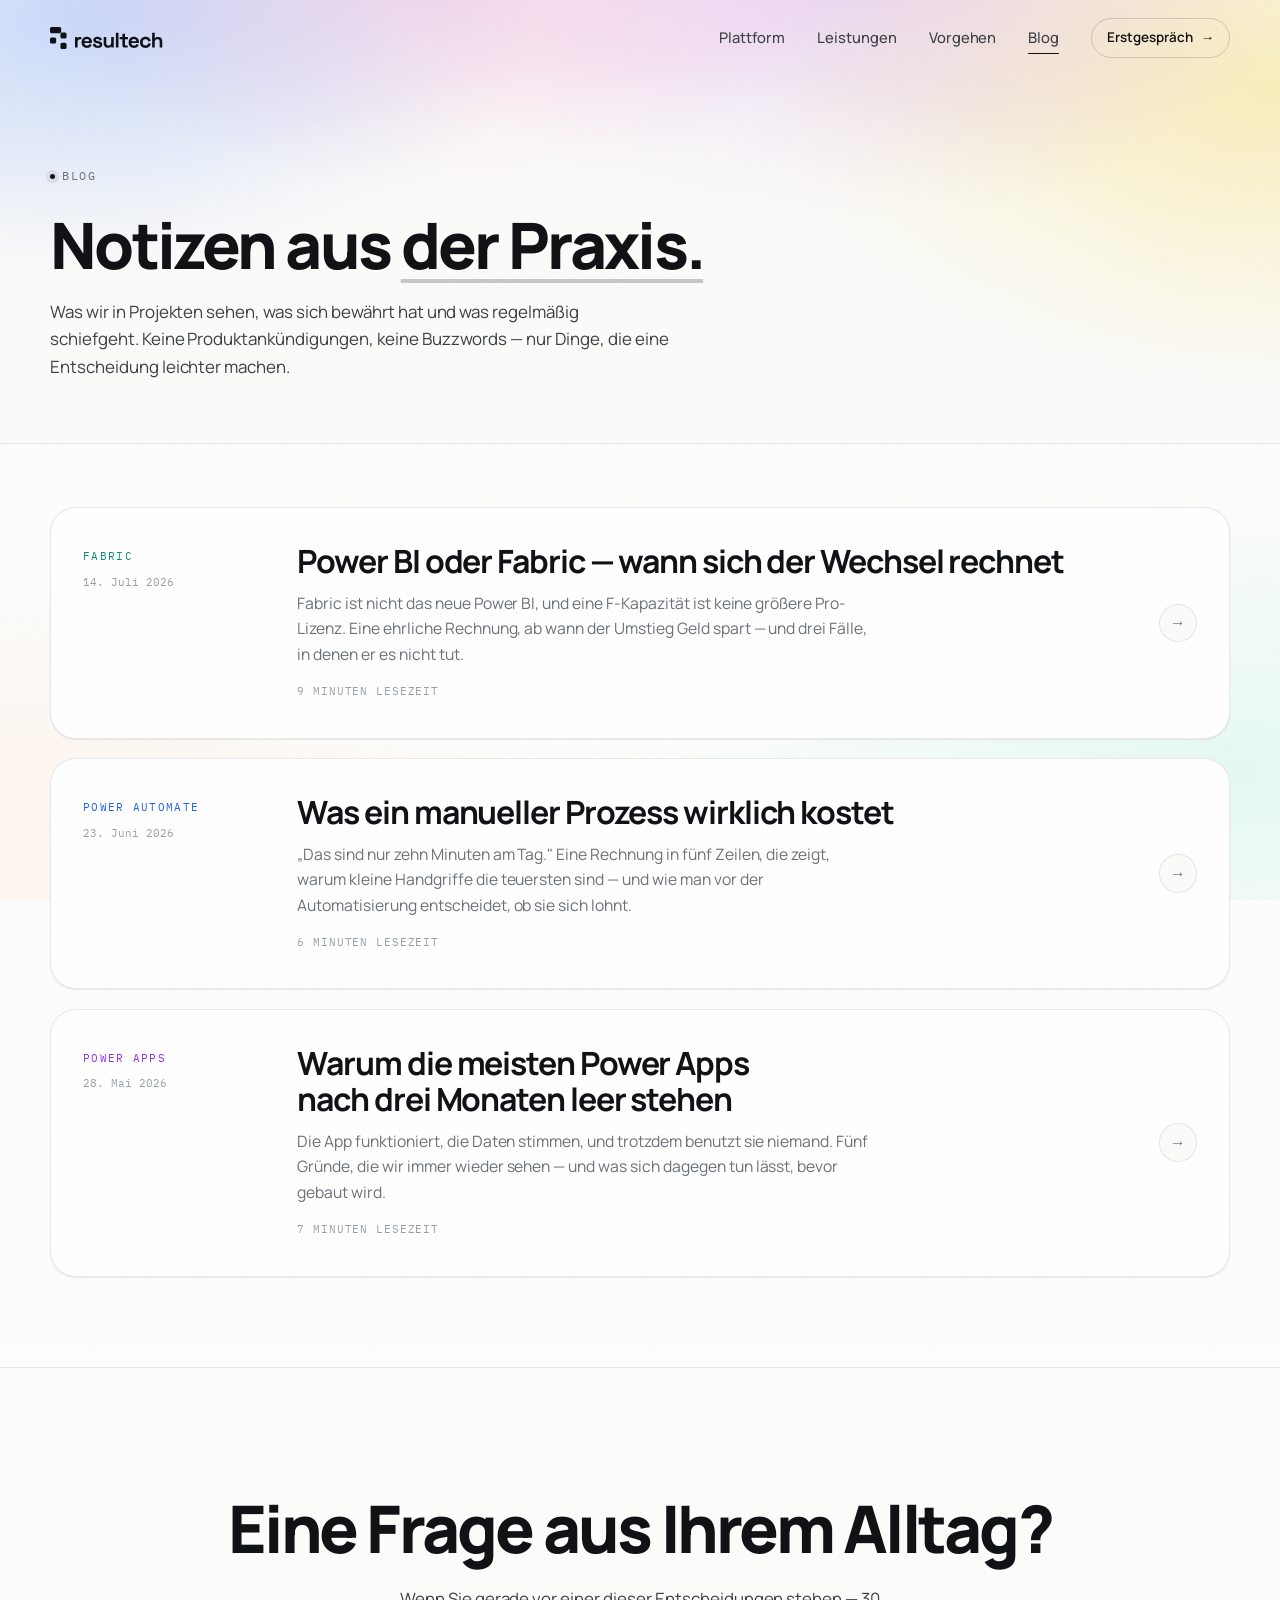
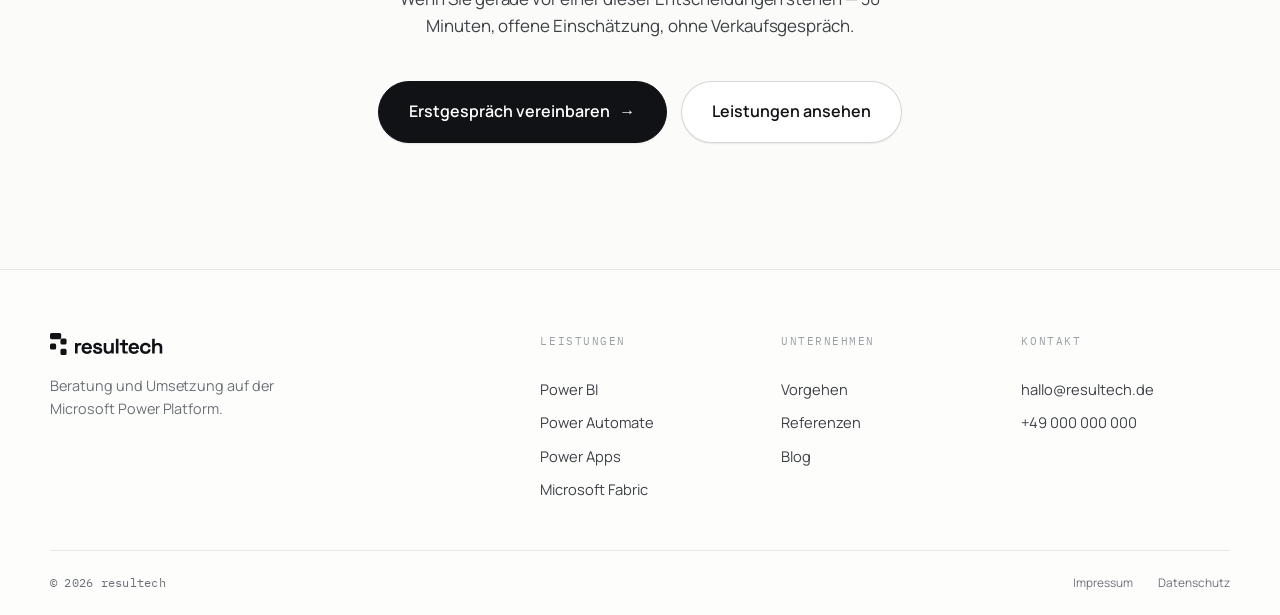
==== commit 619014ef: "Add favicon set and self-host Google Fonts - Generate favicon.svg (transparent, modern browsers) plu" ====
--- a/blog/index.html
+++ b/blog/index.html
@@ -7,9 +7,10 @@
 <meta name="description" content="Notizen aus der Praxis: Power BI, Power Automate, Power Apps und Microsoft Fabric — ohne Marketingsprache.">
 <meta name="theme-color" content="#FBFBF9">
 
-<link rel="preconnect" href="https://fonts.googleapis.com">
-<link rel="preconnect" href="https://fonts.gstatic.com" crossorigin>
-<link href="https://fonts.googleapis.com/css2?family=Manrope:wght@400;500;600;700;800&family=IBM+Plex+Mono:wght@400;500&display=swap" rel="stylesheet">
+<link rel="icon" href="../favicon.svg" type="image/svg+xml">
+<link rel="icon" href="../favicon.ico" sizes="any">
+<link rel="apple-touch-icon" href="../apple-touch-icon.png">
+
 <link rel="stylesheet" href="../styles.css">
 </head>
 <body>
@@ -178,5 +179,6 @@
 </footer>
 
 <script src="../main.js" defer></script>
+<script data-goatcounter="https://resultech.goatcounter.com/count" async src="//gc.zgo.at/count.js"></script>
 </body>
 </html>
--- a/styles.css
+++ b/styles.css
@@ -3,6 +3,25 @@
    Helles Thema. Konzept unverändert: die Fläche ist neutral,
    Farbe erscheint nur dort, wo ein Produkt gemeint ist.
    ============================================================ */
+
+/* Schriften lokal statt von fonts.googleapis.com — vermeidet die
+   Übertragung von Besucher-IPs an Google beim Seitenaufruf (siehe
+   LG München I, Urteil v. 20.01.2022, Az. 3 O 17493/20). Nur der
+   lateinische Zeichensatz (inkl. äöüß), da die Seite rein deutsch/
+   englisch ist — deshalb nur 3 Dateien statt der vollen Google-
+   Fonts-Auslieferung mit Kyrillisch/Griechisch/Vietnamesisch. */
+@font-face{
+  font-family:'Manrope'; font-style:normal; font-weight:400 800; font-display:swap;
+  src:url('fonts/manrope-variable.woff2') format('woff2');
+}
+@font-face{
+  font-family:'IBM Plex Mono'; font-style:normal; font-weight:400; font-display:swap;
+  src:url('fonts/ibm-plex-mono-400.woff2') format('woff2');
+}
+@font-face{
+  font-family:'IBM Plex Mono'; font-style:normal; font-weight:500; font-display:swap;
+  src:url('fonts/ibm-plex-mono-500.woff2') format('woff2');
+}
 
 :root{
   /* Flächen — warmes Off-White, Karten in Reinweiß */
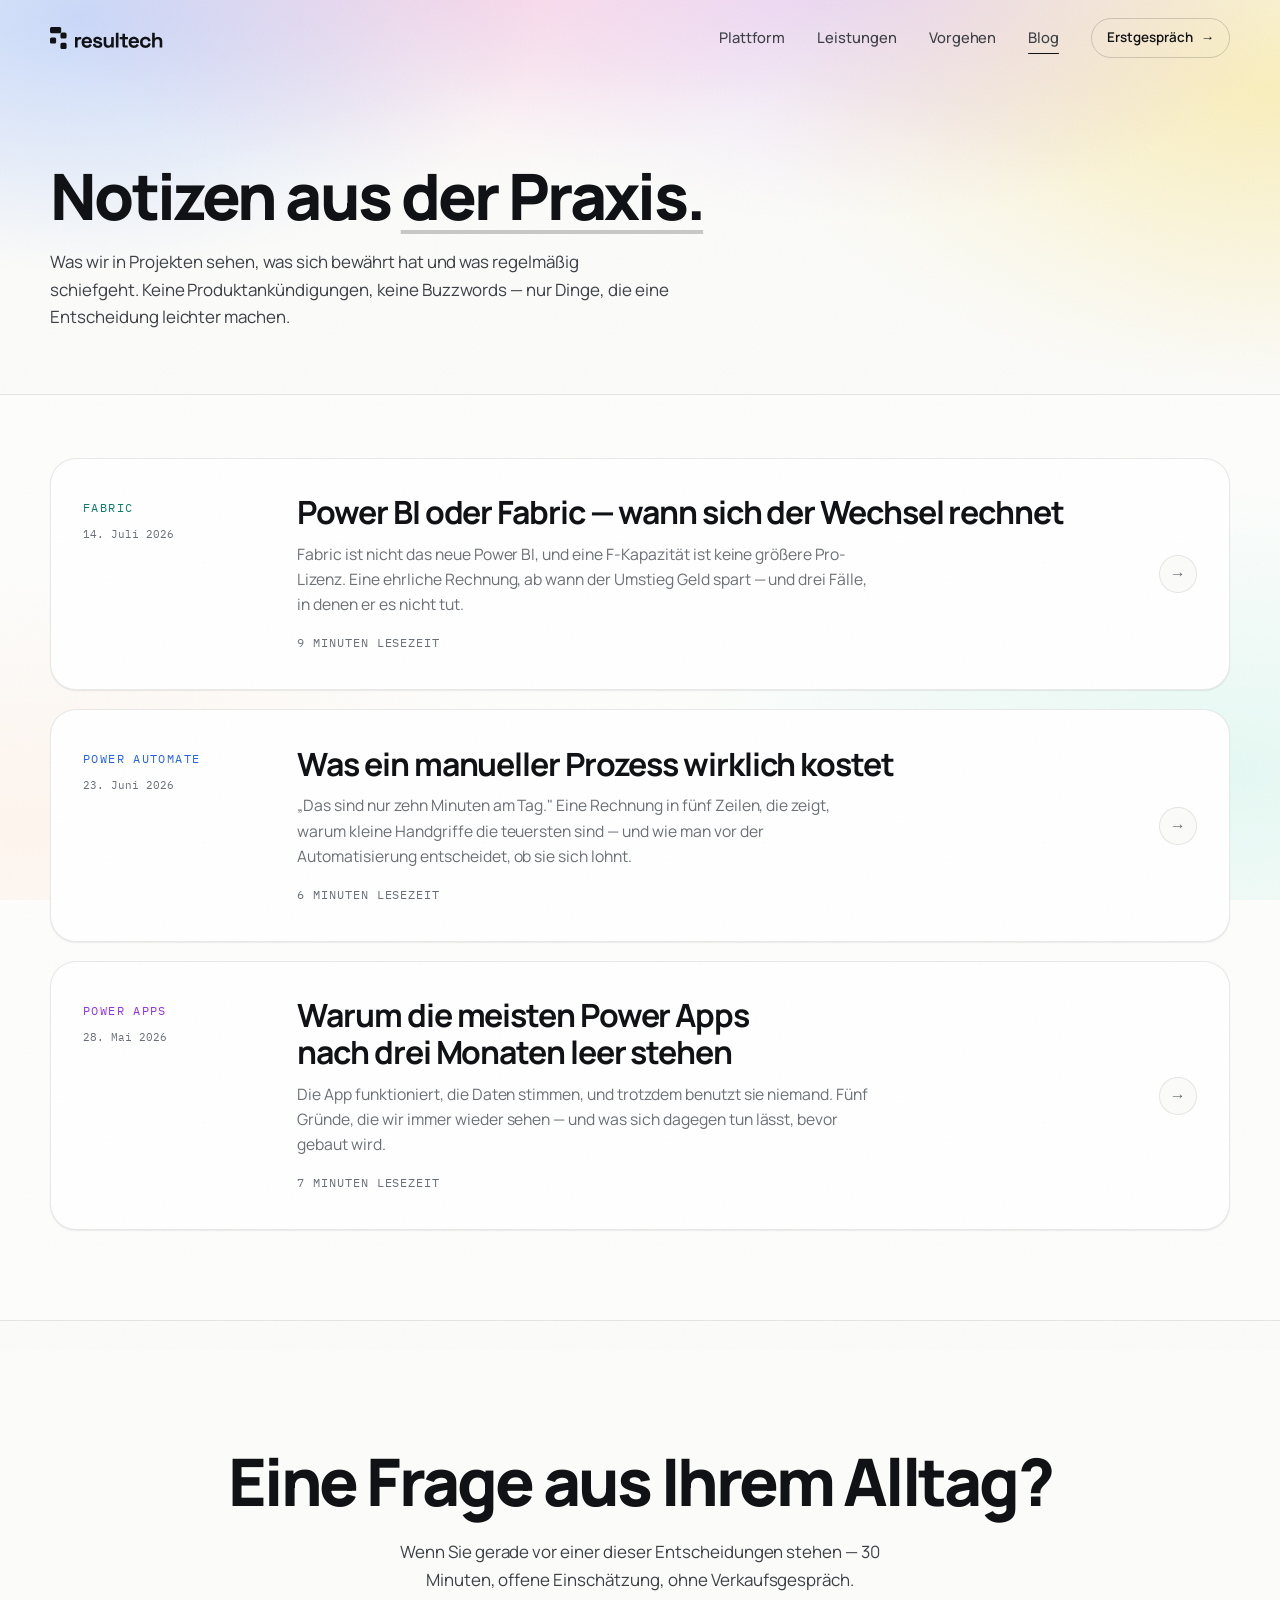
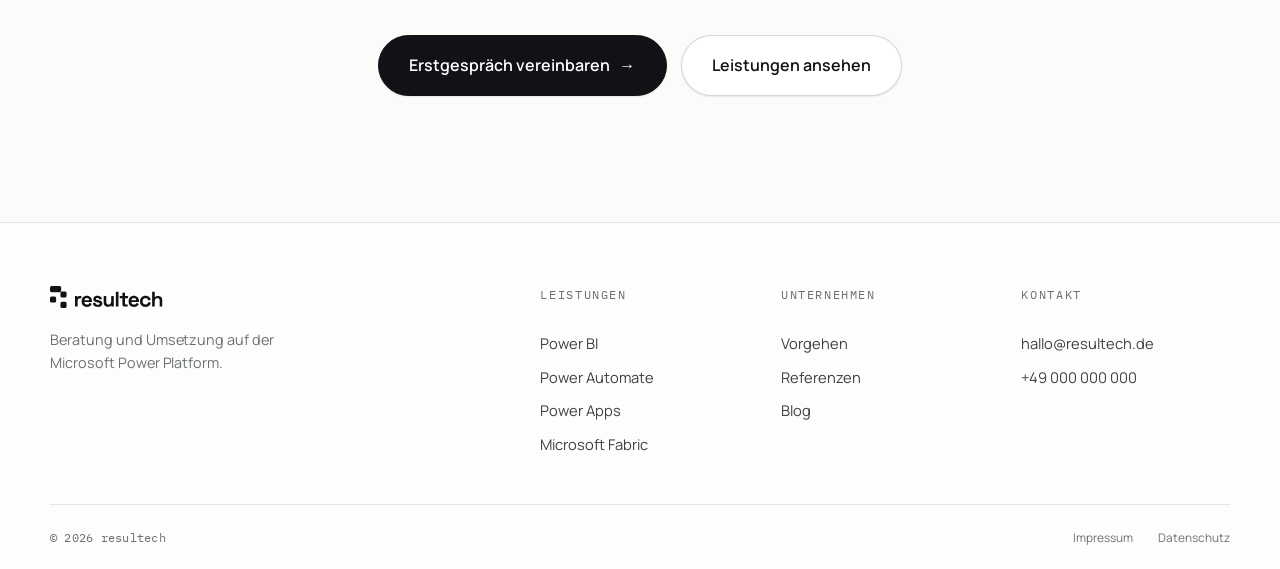
==== commit 5c42a138: "AI-Slop-Befunde nachgearbeitet und Kontraste auf WCAG AA gehoben Geprüft mit "impeccable detect" (59" ====
--- a/blog/index.html
+++ b/blog/index.html
@@ -42,7 +42,6 @@
 <section class="page-head">
   <div class="page-head__glow" aria-hidden="true"></div>
   <div class="wrap">
-    <p class="eyebrow"><span class="eyebrow__dot" aria-hidden="true"></span>Blog</p>
     <h1>Notizen aus <em>der Praxis.</em></h1>
     <p class="lede lede--wide">
       Was wir in Projekten sehen, was sich bewährt hat und was regelmäßig schiefgeht.
@@ -150,20 +149,20 @@
 
     <nav class="foot__cols" aria-label="Footer">
       <div>
-        <h4>Leistungen</h4>
+        <h3>Leistungen</h3>
         <a href="../index.html#leistungen">Power BI</a>
         <a href="../index.html#leistungen">Power Automate</a>
         <a href="../index.html#leistungen">Power Apps</a>
         <a href="../index.html#leistungen">Microsoft Fabric</a>
       </div>
       <div>
-        <h4>Unternehmen</h4>
+        <h3>Unternehmen</h3>
         <a href="../index.html#vorgehen">Vorgehen</a>
         <a href="../index.html#stimmen">Referenzen</a>
         <a href="index.html">Blog</a>
       </div>
       <div>
-        <h4>Kontakt</h4>
+        <h3>Kontakt</h3>
         <a href="mailto:hallo@resultech.de">hallo@resultech.de</a>
         <a href="tel:+4900000000">+49 000 000 000</a>
       </div>
--- a/styles.css
+++ b/styles.css
@@ -33,17 +33,21 @@
   /* Schrift */
   --ink:      #101215;
   --ink-2:    #3D4147;
-  --muted:    #6C7178;
-  --muted-2:  #9AA0A7;
+  --muted:    #6B7076;
+  --muted-2:  #697079;
+  /* Die alte, hellere Sekundärstufe. Sie erreicht nur 2,6:1 und ist damit
+     kein zulässiger Textwert mehr — sie bleibt ausschließlich für die
+     App-Mockups, die eine verkleinerte Screenshot-Optik nachstellen. */
+  --muted-3:  #9AA0A7;
 
   --line:     rgba(16,18,21,.09);
   --line-2:   rgba(16,18,21,.17);
 
   /* Produktfarben — kontraststarke Variante für Text und Linien … */
-  --bi:       #B08704;
+  --bi:       #8B6B03;
   --flow:     #2563EB;
   --apps:     #9333EA;
-  --fabric:   #0D8F76;
+  --fabric:   #0B7E68;
   /* … und die reinen Markenwerte für Flächen und Diagramme */
   --bi-pure:     #F2C811;
   --flow-pure:   #3E7BFA;
@@ -147,7 +151,6 @@
 .eyebrow__dot{
   width:5px; height:5px; border-radius:50%; background:var(--ink);
   box-shadow:0 0 0 4px rgba(16,18,21,.07);
-  animation:pulse 3.4s var(--ease) infinite;
 }
 @keyframes pulse{ 0%,100%{opacity:1} 50%{opacity:.3} }
 
@@ -288,7 +291,7 @@
 .hero__proof{ margin-top:5rem; }
 .hero__proof-label{
   display:block; margin-bottom:.9rem;
-  font-family:var(--mono); font-size:.68rem; letter-spacing:.14em;
+  font-family:var(--mono); font-size:.72rem; letter-spacing:.14em;
   text-transform:uppercase; color:var(--muted-2);
 }
 .hero__logos{
@@ -301,7 +304,7 @@
 .hero__scroll{
   position:absolute; left:50%; bottom:2.2rem; translate:-50% 0;
   display:flex; flex-direction:column; align-items:center; gap:.7rem;
-  font-size:.62rem; letter-spacing:.2em; text-transform:uppercase; color:var(--muted-2);
+  font-size:.7rem; letter-spacing:.2em; text-transform:uppercase; color:var(--muted-2);
 }
 .hero__scroll-line{
   width:1px; height:52px;
@@ -535,7 +538,7 @@
   transition:background .4s;
 }
 .ticks button:hover{ background:rgba(255,255,255,.72); }
-.ticks__n{ font-size:.66rem; color:var(--muted-2); transition:color .4s; }
+.ticks__n{ font-size:.7rem; color:var(--muted-2); transition:color .4s; }
 .ticks__t{ font-size:.98rem; font-weight:600; color:var(--ink-2); transition:color .4s; }
 .ticks__d{ font-size:.78rem; color:var(--muted); }
 .ticks__bar{
@@ -550,6 +553,10 @@
 
 /* ══════════════════════ APP-MOCKS IM DISPLAY ══════════════════════ */
 .app{
+  /* Die Mockups stellen einen verkleinerten Screenshot dar, keine bedienbare
+     Oberfläche. Sie behalten deshalb die hellere Sekundärstufe — die
+     AA-Regeln der echten Seite gelten hier bewusst nicht. */
+  --muted-2:var(--muted-3);
   position:absolute; inset:0;
   display:flex; flex-direction:column;
   background:#F6F7F9;
@@ -957,18 +964,12 @@
 .svc[data-accent="flow"]{   --a:var(--flow);   --a-pure:var(--flow-pure); }
 .svc[data-accent="apps"]{   --a:var(--apps);   --a-pure:var(--apps-pure); }
 .svc[data-accent="fabric"]{ --a:var(--fabric); --a-pure:var(--fabric-pure); }
-.svc::before{                     /* Farbe erscheint beim Hover */
-  content:''; position:absolute; inset:0 auto 0 0; width:3px; z-index:-1;
-  background:var(--a); transform:scaleY(0); transform-origin:top;
-  transition:transform .6s var(--ease);
-}
 .svc::after{
   content:''; position:absolute; inset:auto auto -40% -20%; width:70%; aspect-ratio:1; z-index:-1;
   background:radial-gradient(circle, color-mix(in srgb,var(--a-pure) 22%, transparent), transparent 68%);
   opacity:0; transition:opacity .7s var(--ease);
 }
 .svc:hover{ transform:translateY(-4px); box-shadow:var(--sh-2); }
-.svc:hover::before{ transform:scaleY(1); }
 .svc:hover::after{ opacity:1; }
 
 .svc__num{ font-size:.72rem; color:var(--muted-2); transition:color .5s; }
@@ -1081,9 +1082,9 @@
 }
 .foot__brand p{ margin:1.2rem 0 0; max-width:30ch; color:var(--muted); font-size:.9rem; }
 .foot__cols{ display:grid; grid-template-columns:repeat(3,1fr); gap:2rem; }
-.foot__cols h4{
+.foot__cols h3{
   margin:0 0 1.1rem;
-  font-family:var(--mono); font-size:.68rem; font-weight:400;
+  font-family:var(--mono); font-size:.72rem; font-weight:400;
   letter-spacing:.14em; text-transform:uppercase; color:var(--muted-2);
 }
 .foot__cols div{ display:flex; flex-direction:column; gap:.6rem; }
@@ -1197,17 +1198,11 @@
   border-radius:var(--r-3); box-shadow:var(--sh-1);
   transition:transform .5s var(--ease), box-shadow .5s var(--ease);
 }
-.post > a::before{
-  content:''; position:absolute; inset:0 auto 0 0; width:3px; z-index:-1;
-  background:var(--a); transform:scaleY(0); transform-origin:top;
-  transition:transform .55s var(--ease);
-}
 .post > a:hover{ transform:translateY(-4px); box-shadow:var(--sh-2); }
-.post > a:hover::before{ transform:scaleY(1); }
 
 .post__meta{ display:flex; flex-direction:column; gap:.45rem; padding-top:.3rem; }
 .post__cat{
-  font-family:var(--mono); font-size:.68rem; letter-spacing:.12em;
+  font-family:var(--mono); font-size:.72rem; letter-spacing:.12em;
   text-transform:uppercase; color:var(--a);
 }
 .post__date{ font-family:var(--mono); font-size:.7rem; color:var(--muted-2); }
@@ -1220,7 +1215,7 @@
 .post__lede{ margin:0; max-width:58ch; color:var(--muted); font-size:.98rem; }
 .post__read{
   display:inline-block; margin-top:1rem;
-  font-family:var(--mono); font-size:.68rem; letter-spacing:.08em;
+  font-family:var(--mono); font-size:.72rem; letter-spacing:.08em;
   text-transform:uppercase; color:var(--muted-2);
 }
 .post__arrow{
@@ -1324,15 +1319,16 @@
 
 /* Merksatz-Kasten */
 .callout{
+  /* Akzent trägt das farbige Kicker-Label, nicht mehr eine linke Kante. */
   margin:2.6em 0 0; padding:1.5rem 1.6rem;
-  background:var(--card); border:1px solid var(--line);
-  border-left:3px solid var(--a,var(--ink));
-  border-radius:0 var(--r-2) var(--r-2) 0;
+  background:color-mix(in srgb, var(--a,var(--ink)) 4%, var(--card));
+  border:1px solid color-mix(in srgb, var(--a,var(--ink)) 18%, var(--line));
+  border-radius:var(--r-2);
   box-shadow:var(--sh-1);
 }
 .callout__k{
   display:block; margin-bottom:.6rem;
-  font-family:var(--mono); font-size:.66rem; letter-spacing:.12em;
+  font-family:var(--mono); font-size:.7rem; letter-spacing:.12em;
   text-transform:uppercase; color:var(--a,var(--muted));
 }
 .callout p{ margin:0; font-size:1.02rem; }
@@ -1342,7 +1338,7 @@
 .prose table{ width:100%; min-width:32rem; border-collapse:collapse; font-size:.94rem; }
 .prose th, .prose td{ padding:.85rem .9rem; text-align:left; border-bottom:1px solid var(--line); }
 .prose th{
-  font-family:var(--mono); font-size:.68rem; font-weight:400;
+  font-family:var(--mono); font-size:.72rem; font-weight:400;
   letter-spacing:.1em; text-transform:uppercase; color:var(--muted);
   border-bottom-color:var(--line-2);
 }
@@ -1375,7 +1371,7 @@
 .more__grid a:hover{ transform:translateY(-3px); box-shadow:var(--sh-2); }
 .more__cat{
   display:block; margin-bottom:.7rem;
-  font-family:var(--mono); font-size:.66rem; letter-spacing:.12em;
+  font-family:var(--mono); font-size:.7rem; letter-spacing:.12em;
   text-transform:uppercase; color:var(--muted);
 }
 .more__grid a[data-accent="bi"] .more__cat{     color:var(--bi); }
@@ -1417,7 +1413,7 @@
 .jcard:hover{ transform:translateY(-4px); box-shadow:var(--sh-2); }
 .jcard:hover::after{ opacity:1; }
 .jcard__cat{
-  font-family:var(--mono); font-size:.66rem; letter-spacing:.12em;
+  font-family:var(--mono); font-size:.7rem; letter-spacing:.12em;
   text-transform:uppercase; color:var(--a);
 }
 .jcard__title{
@@ -1429,7 +1425,7 @@
   margin-top:auto; padding-top:1.2rem;
   display:flex; align-items:center; justify-content:space-between; gap:1rem;
   border-top:1px solid var(--line);
-  font-family:var(--mono); font-size:.66rem; letter-spacing:.06em;
+  font-family:var(--mono); font-size:.7rem; letter-spacing:.06em;
   text-transform:uppercase; color:var(--muted-2);
 }
 .jcard__foot span:last-child{ transition:transform .4s var(--ease); }
